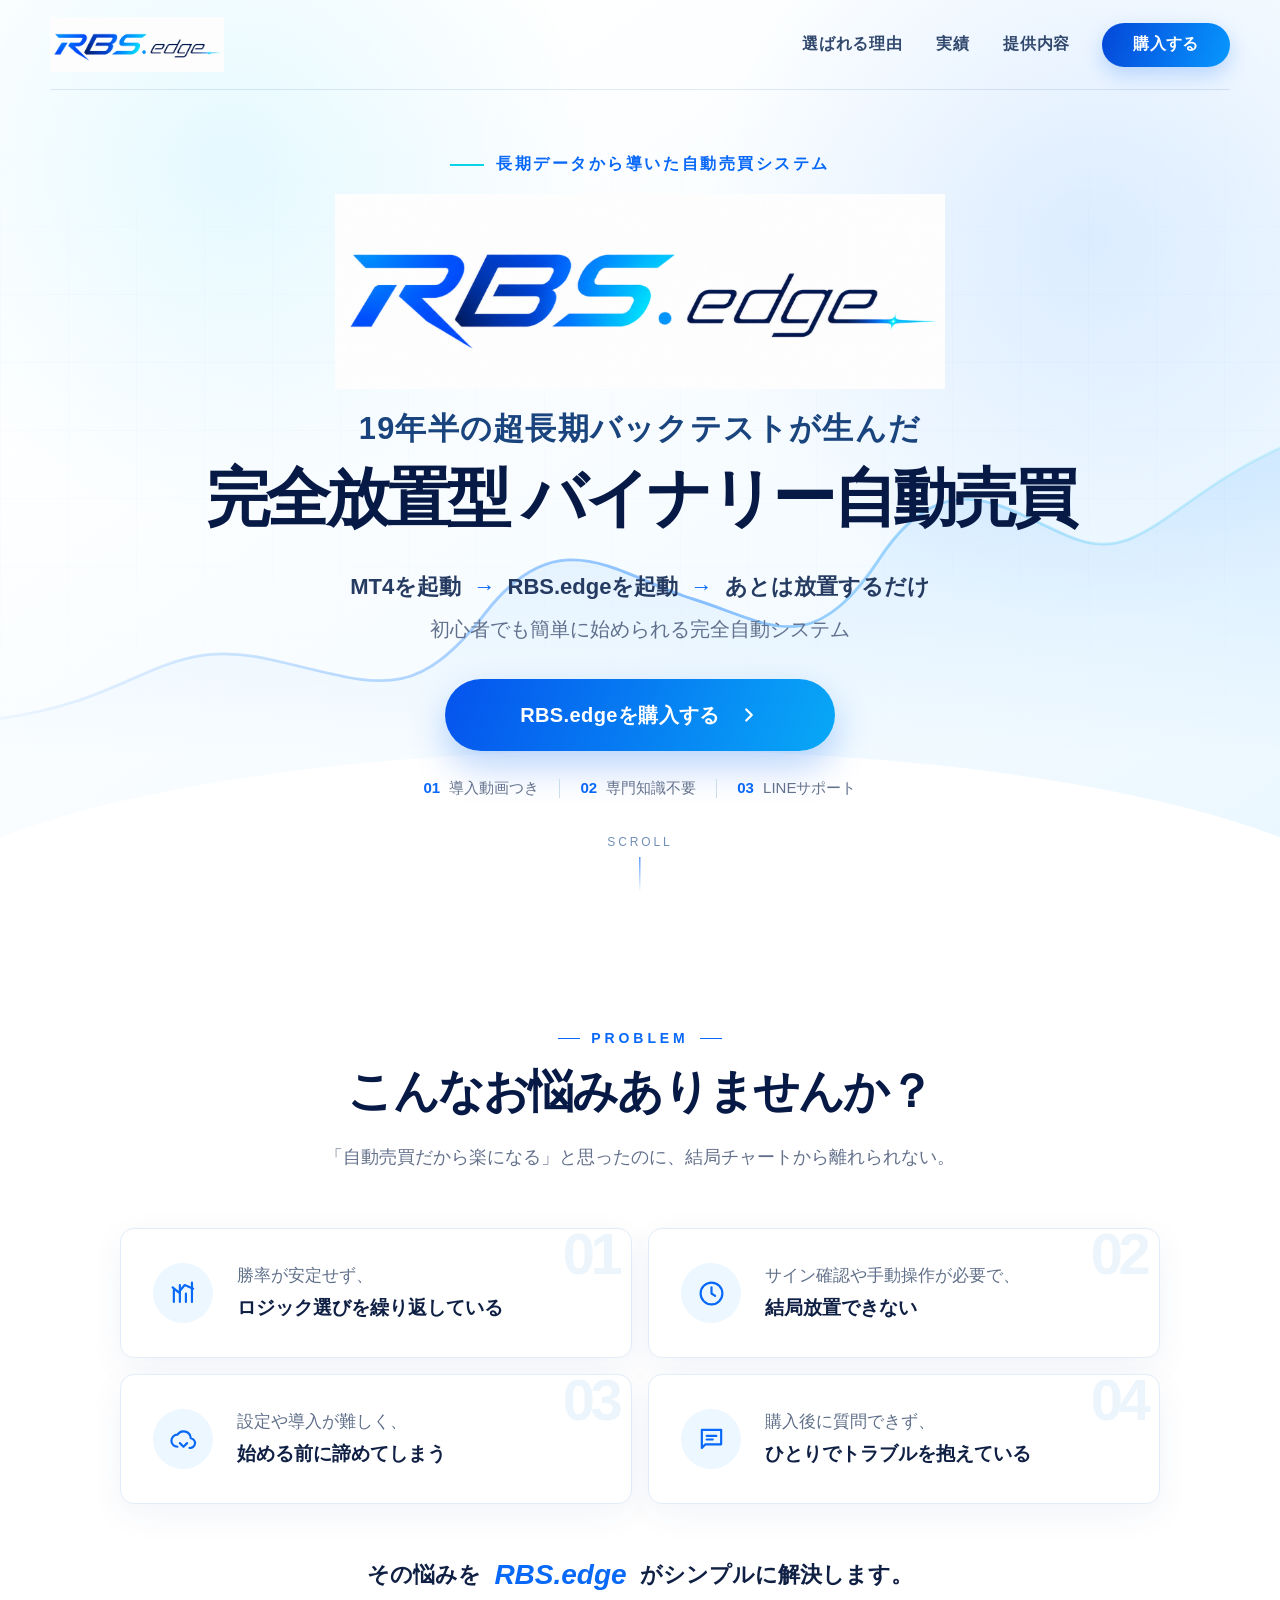
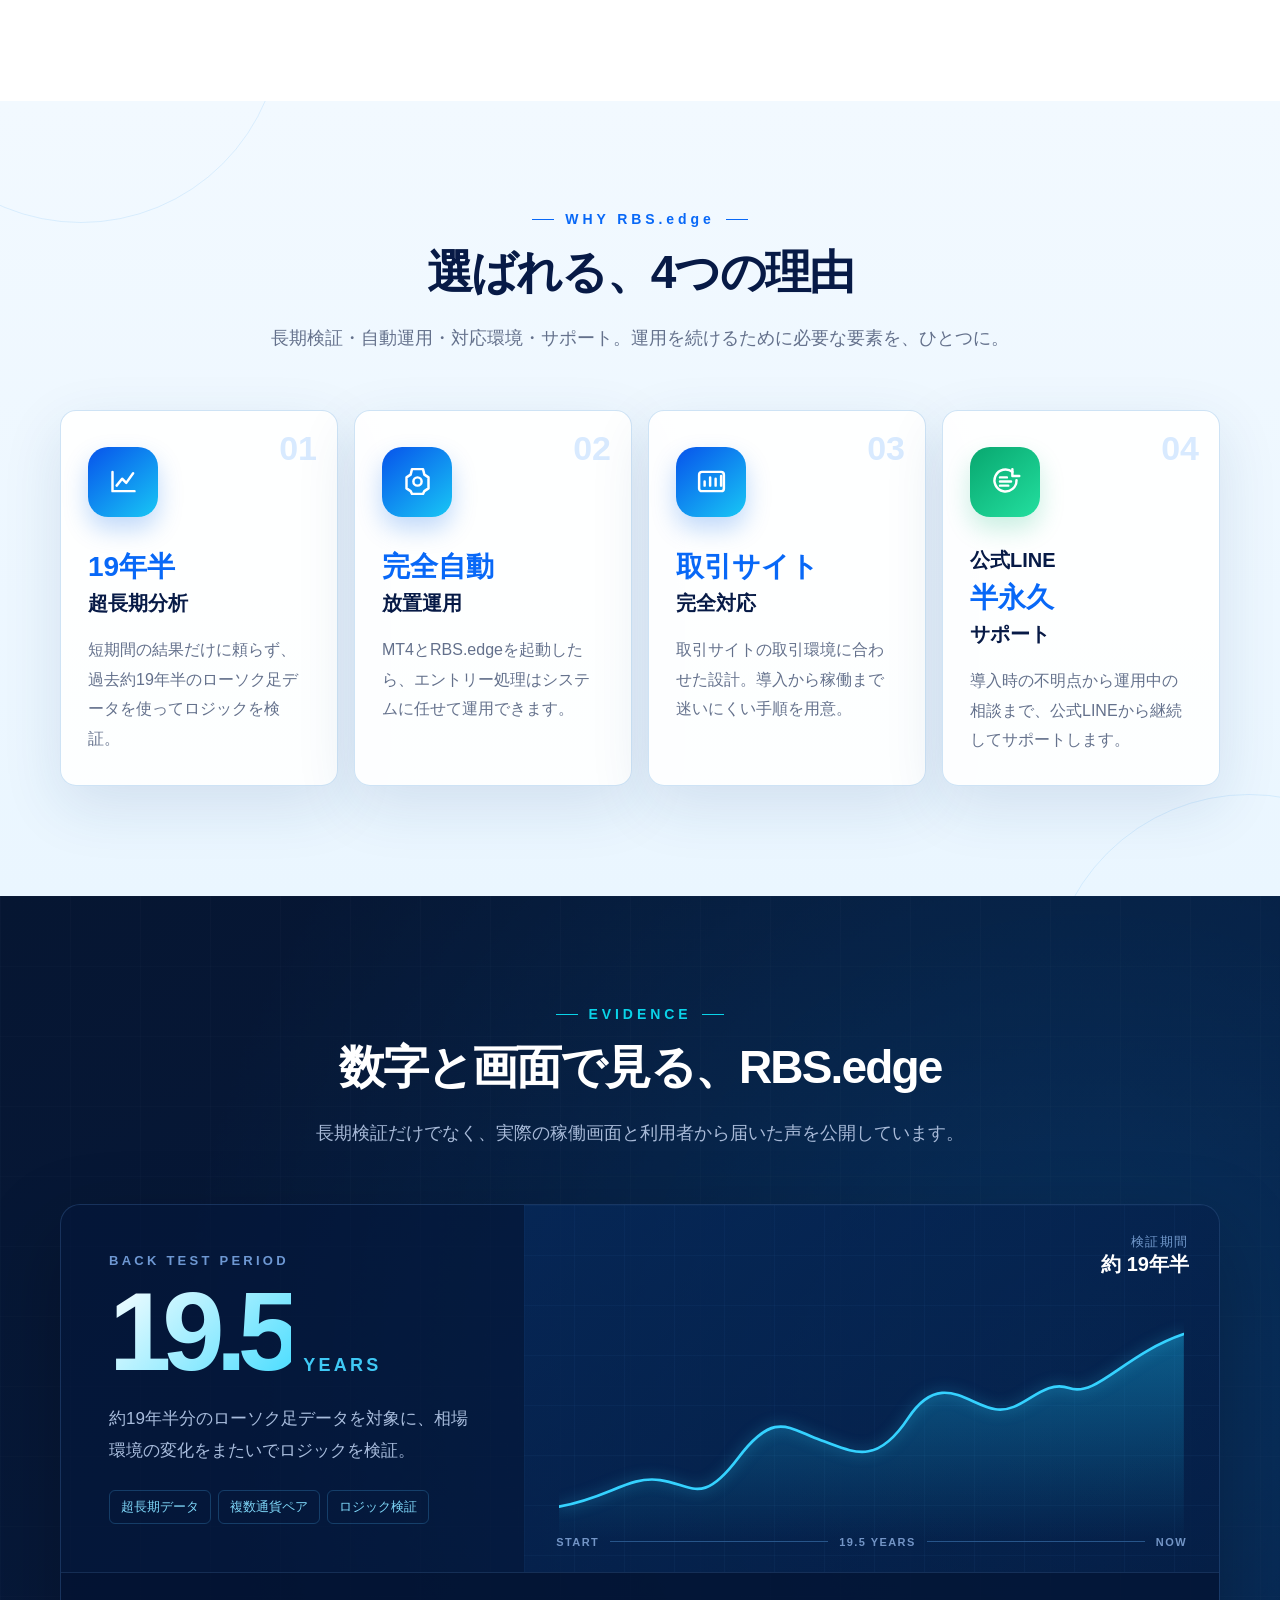
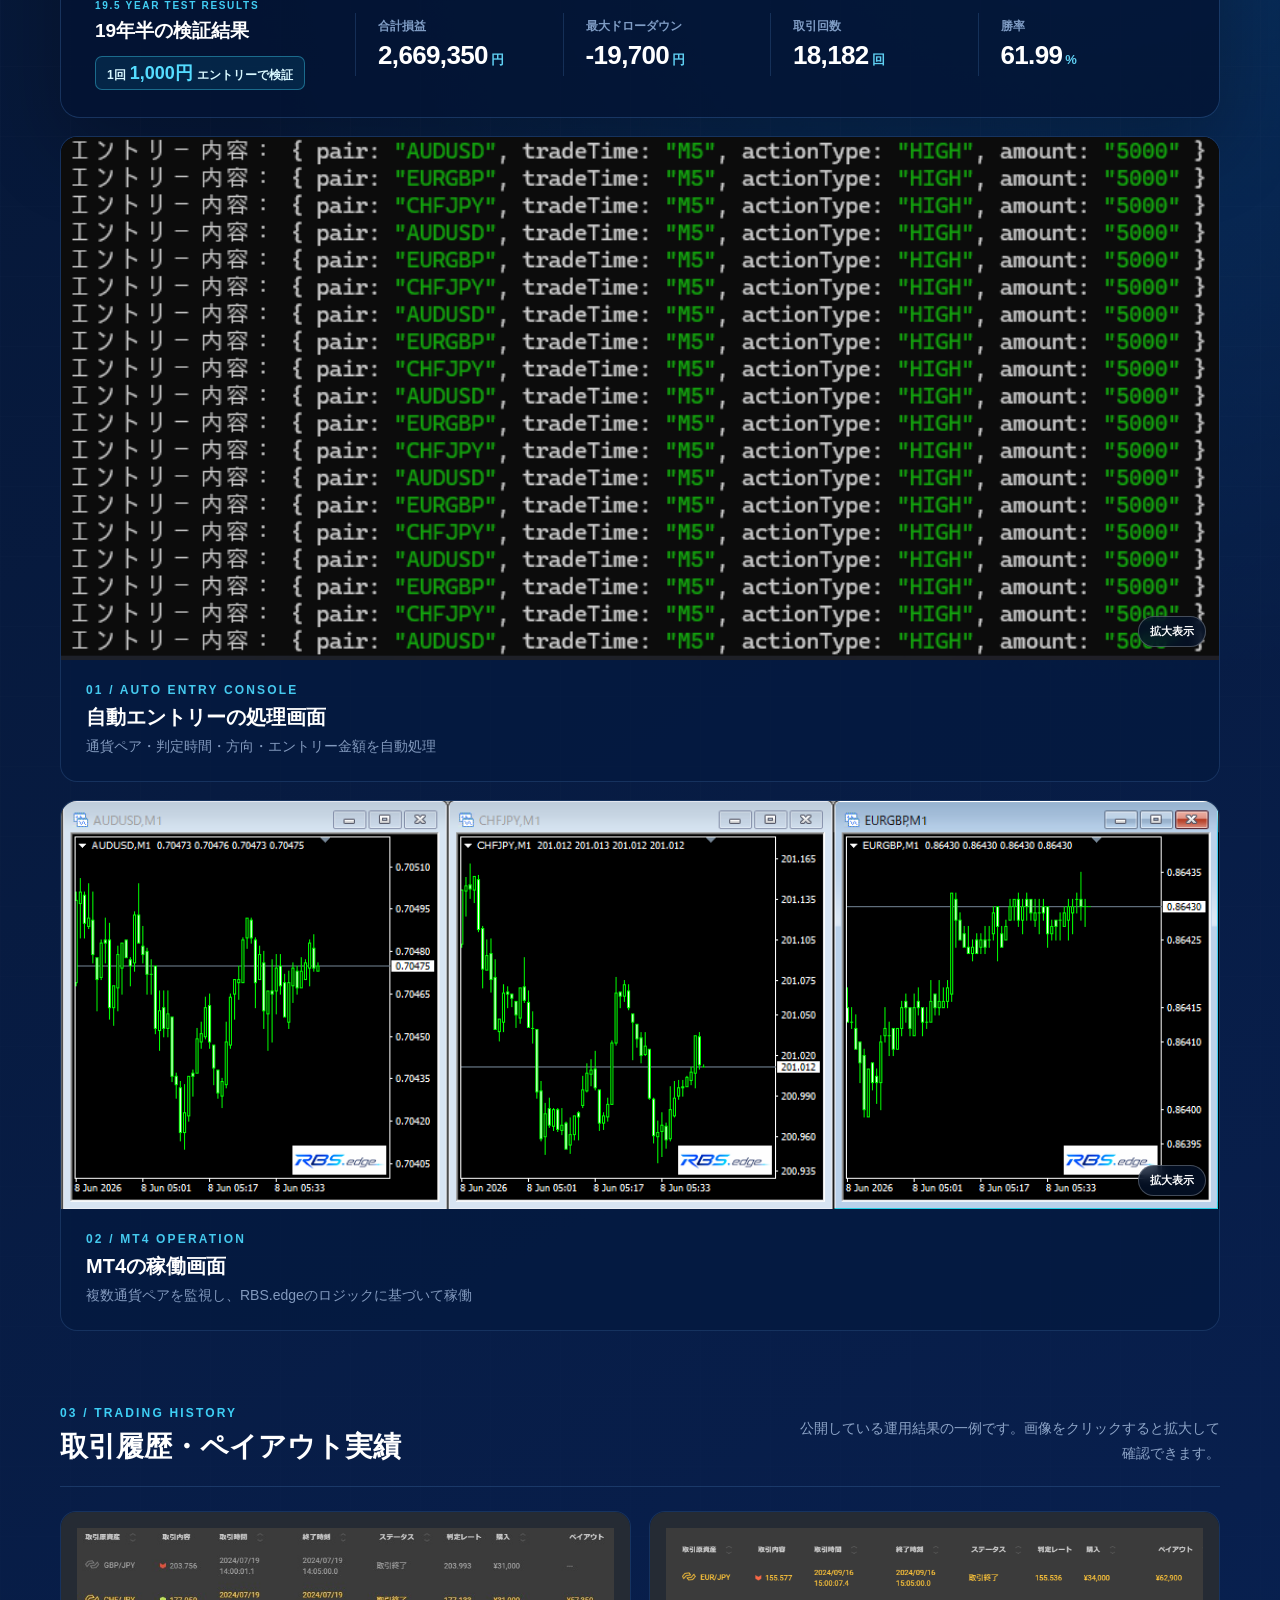
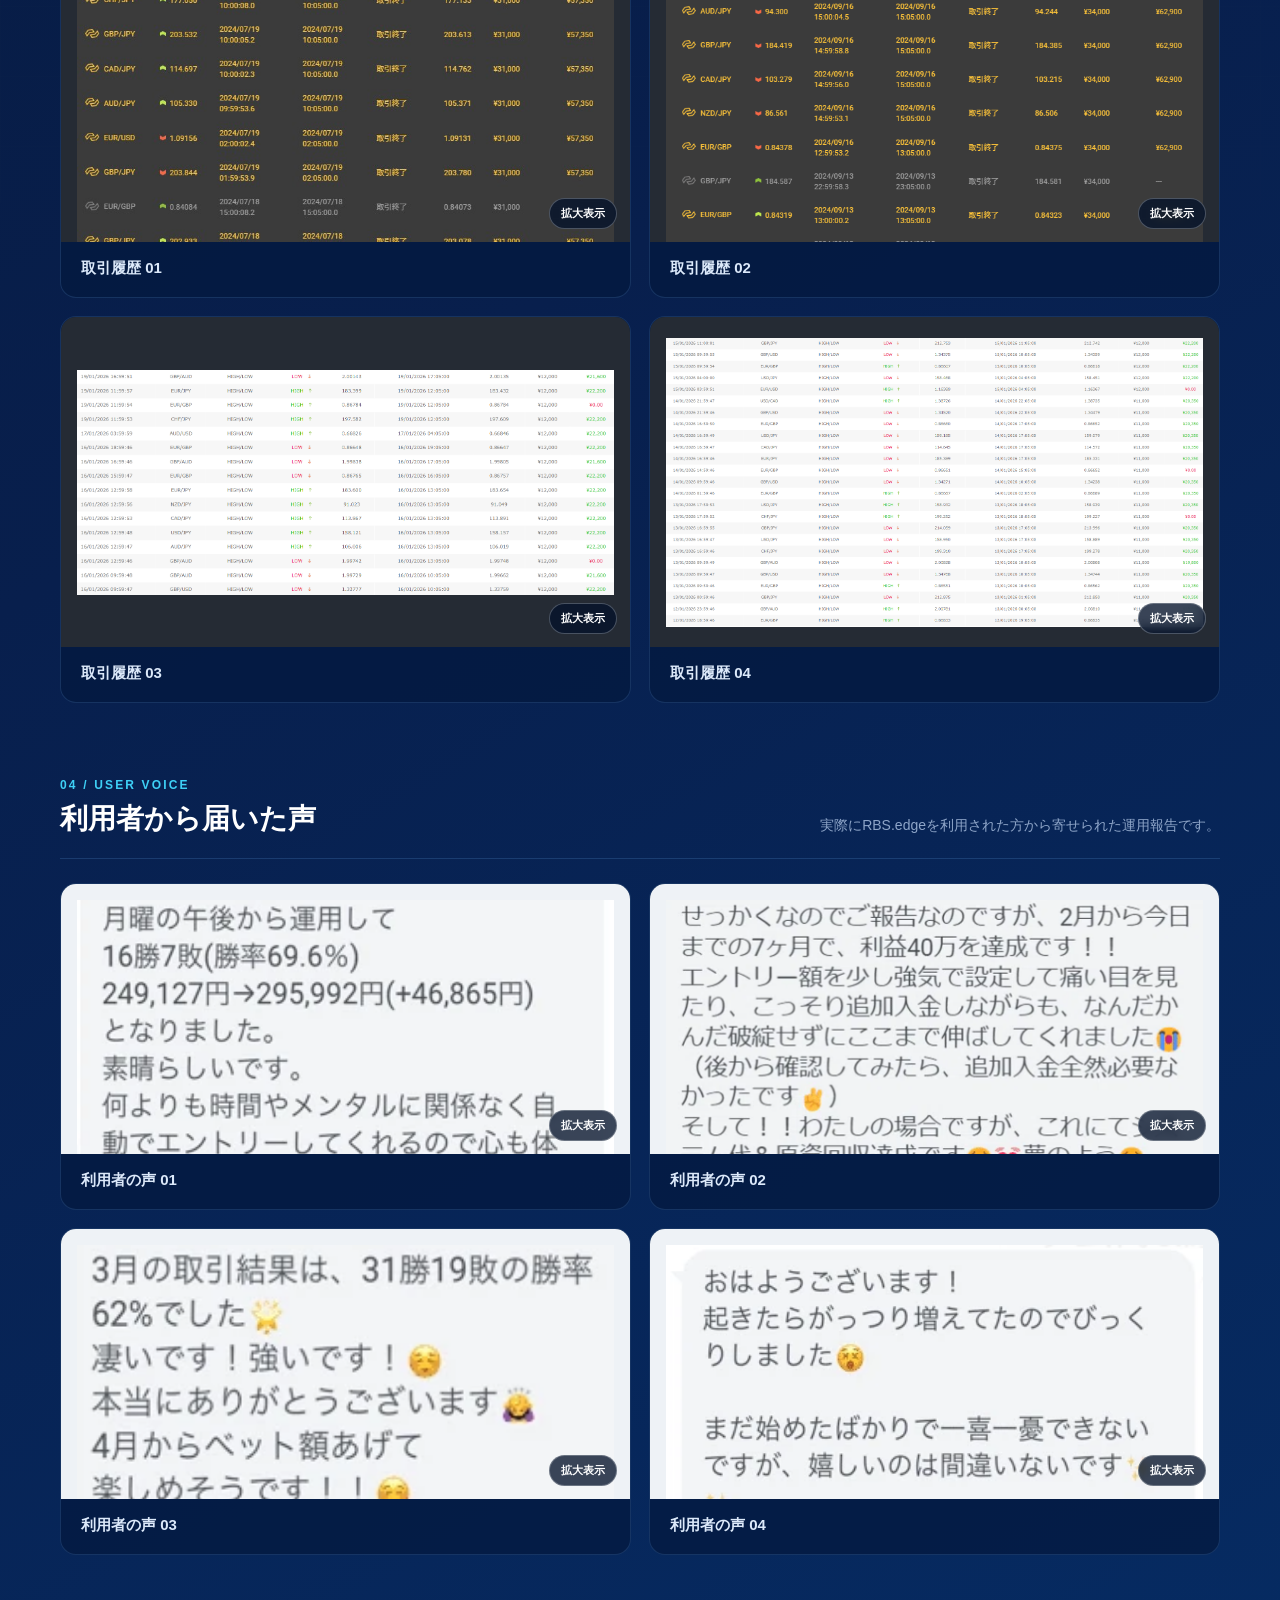
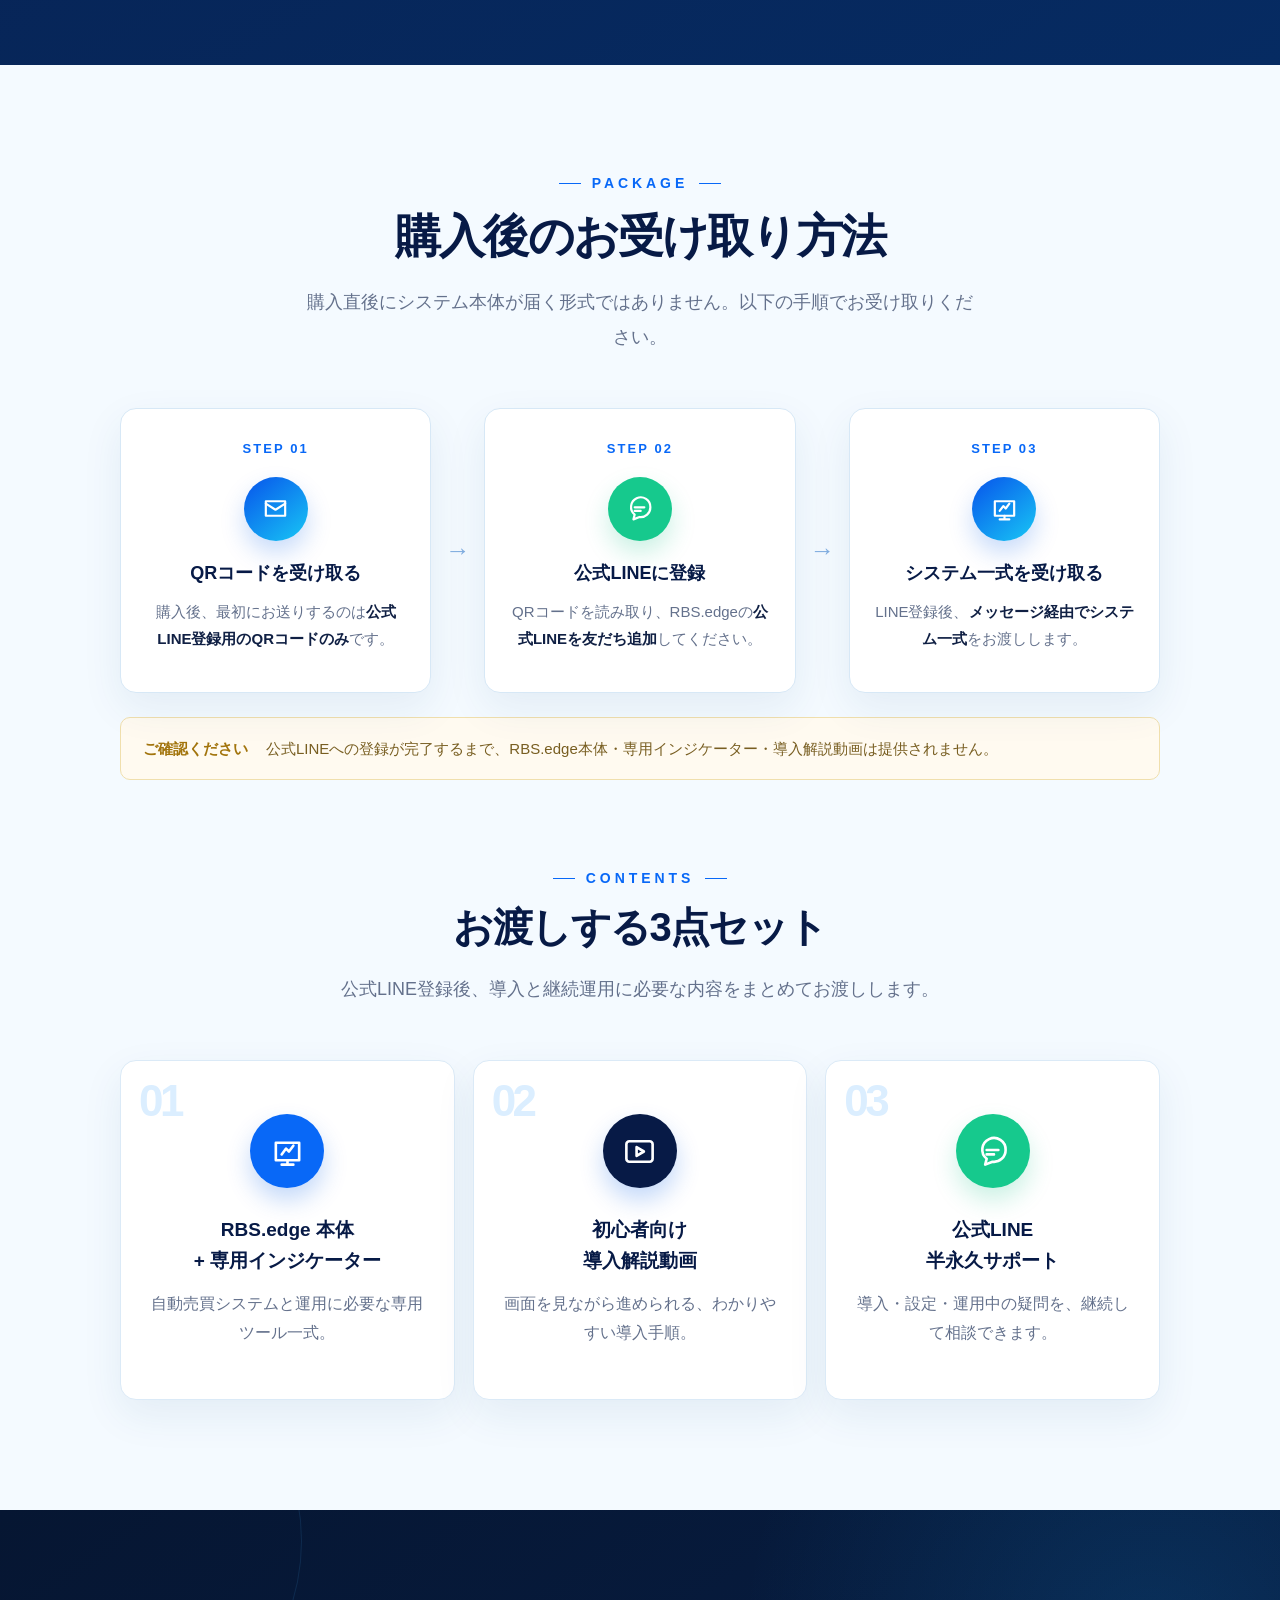
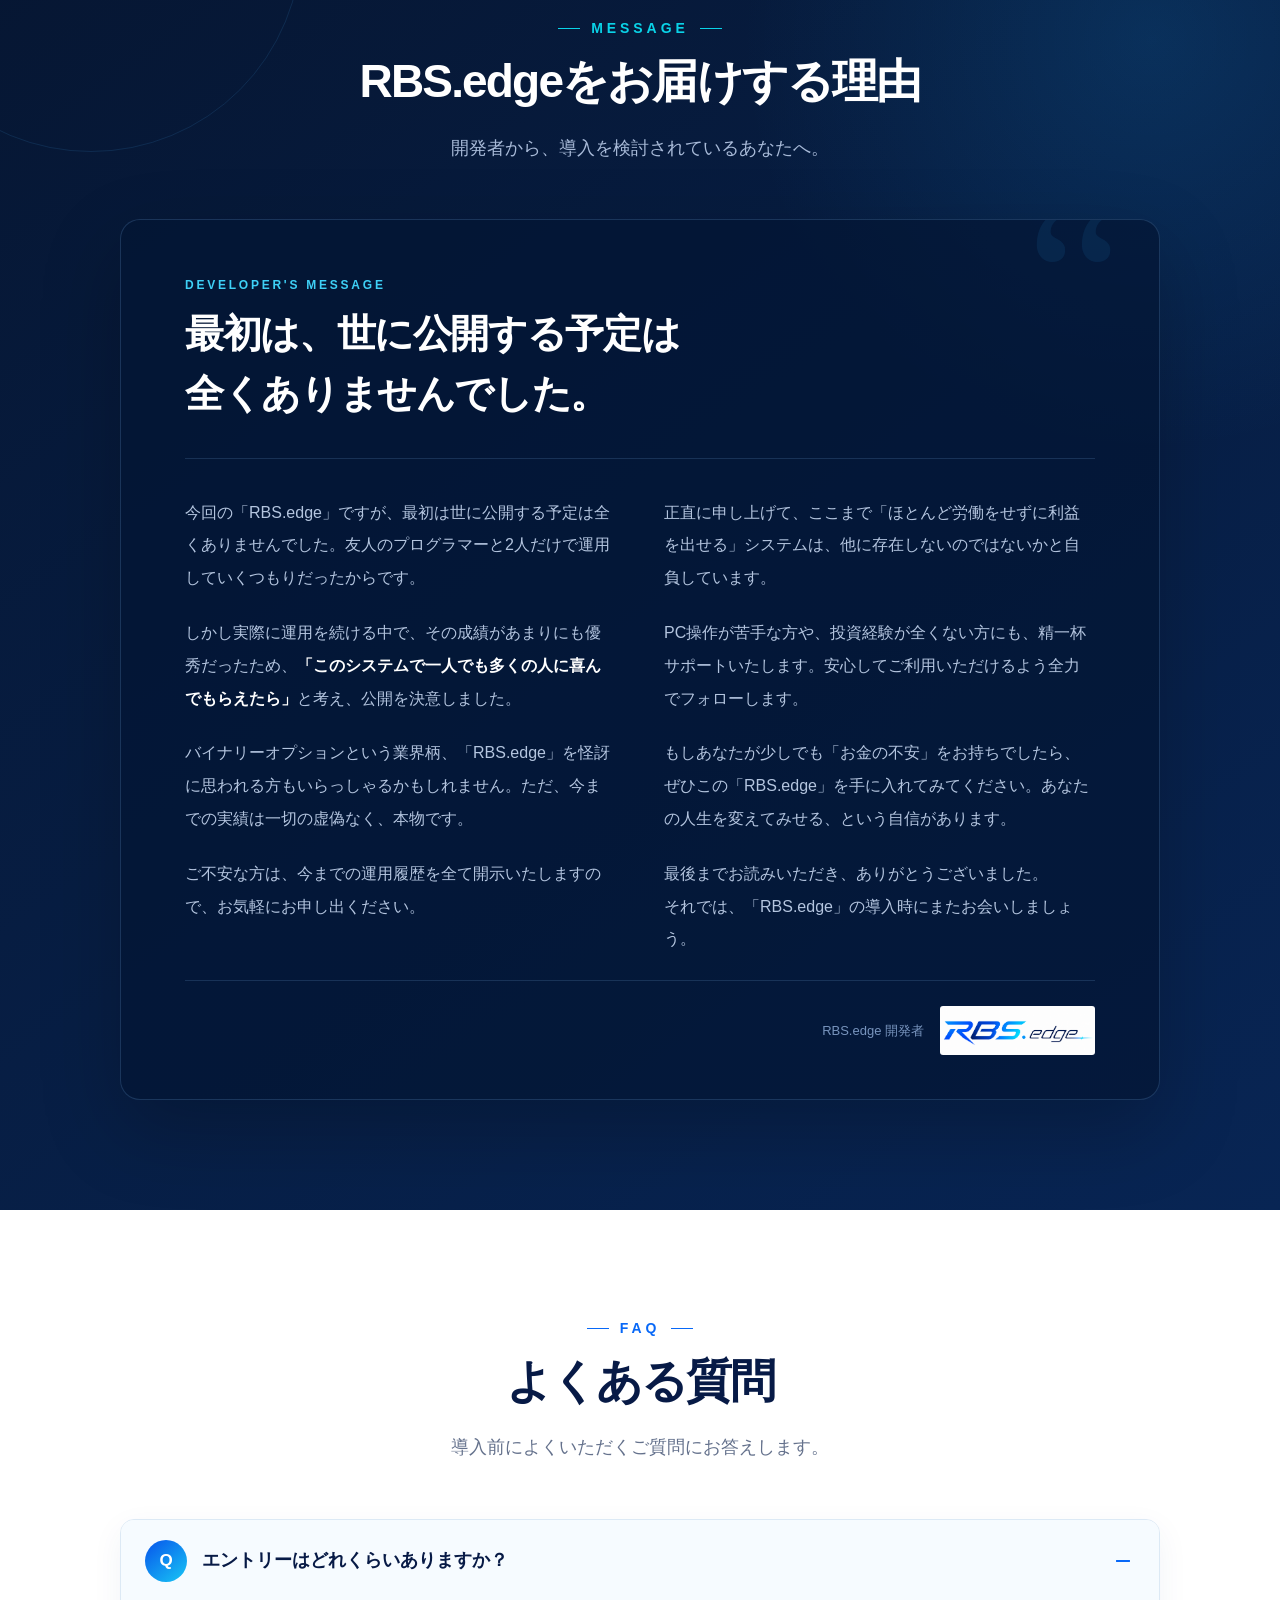
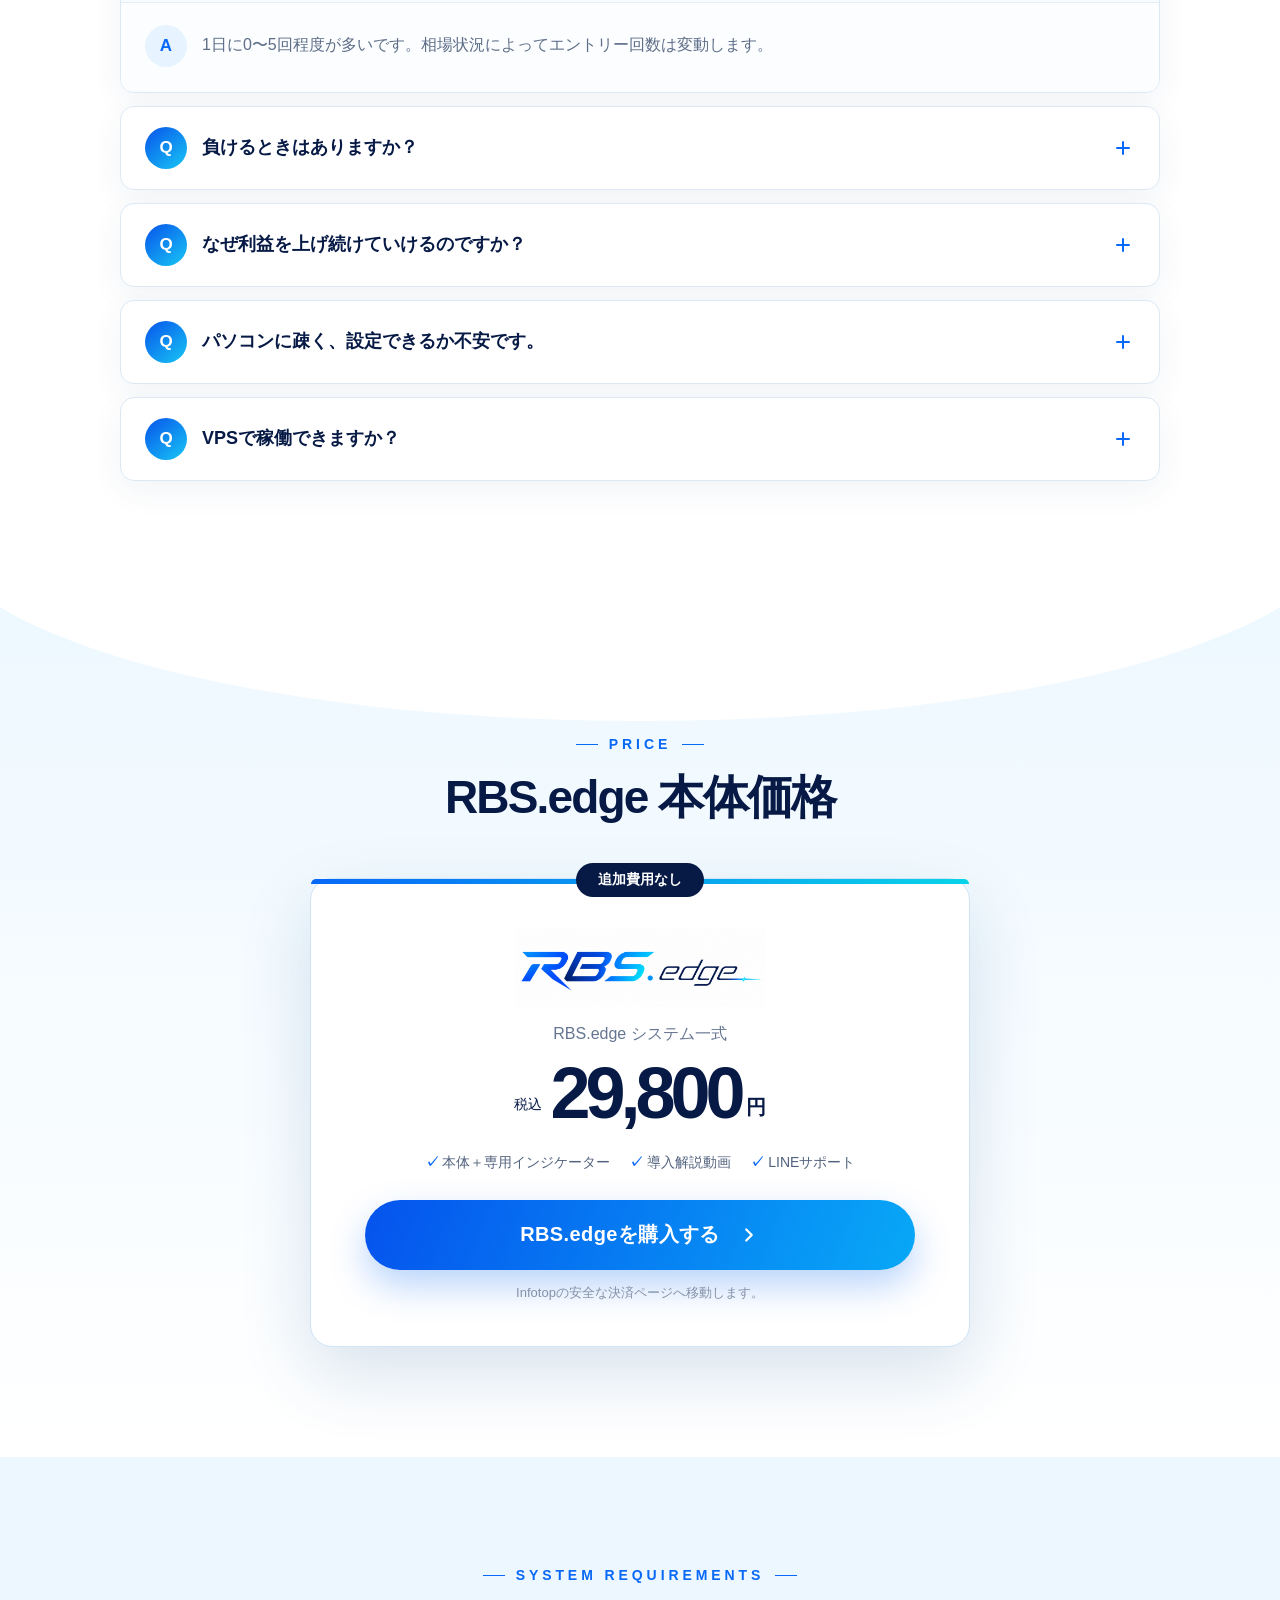
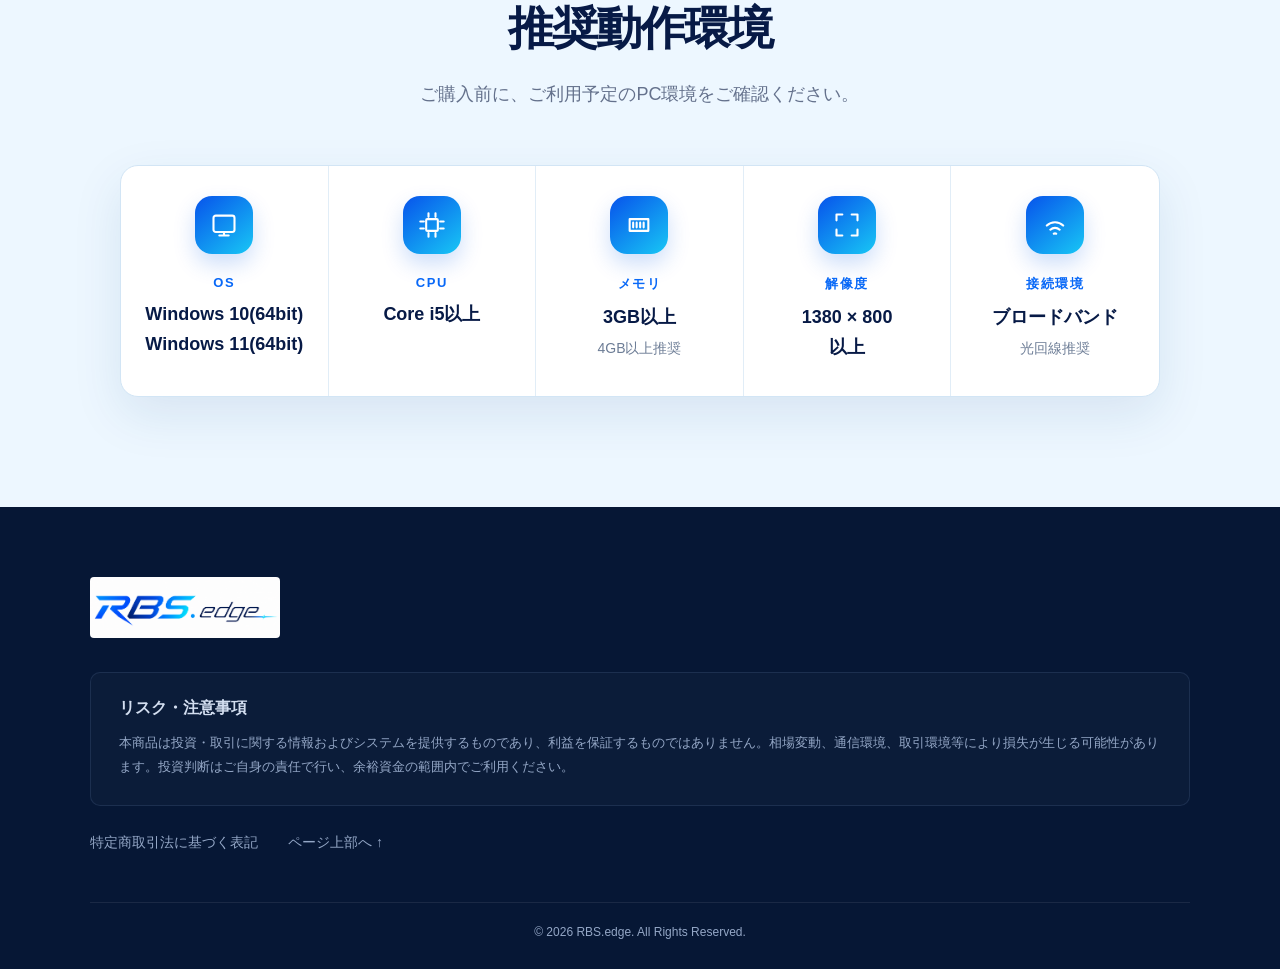
==== index.html @ 78c13a83 "Clarify supported Windows architecture" ====
<!doctype html>
<html lang="ja">
<head>
  <meta charset="UTF-8">
  <meta name="viewport" content="width=device-width, initial-scale=1.0">
  <meta name="description" content="19年半の超長期バックテストから生まれた、完全放置型バイナリー自動売買システム RBS.edge。">
  <title>RBS.edge | 完全放置型バイナリー自動売買</title>
  <link rel="icon" href="assets/logo.png" type="image/png">
  <link rel="stylesheet" href="styles.css">
</head>
<body>
  <header class="site-header">
    <a class="header-logo" href="#top" aria-label="RBS.edge トップへ">
      <img src="assets/logo.png" alt="RBS.edge">
    </a>
    <nav class="header-nav" aria-label="メインナビゲーション">
      <a href="#features">選ばれる理由</a>
      <a href="#results">実績</a>
      <a href="#contents">提供内容</a>
    </nav>
    <a class="button button-small purchase-link" href="#price">購入する</a>
  </header>

  <main id="top">
    <section class="hero">
      <div class="chart-grid" aria-hidden="true"></div>
      <svg class="hero-chart" viewBox="0 0 1200 360" preserveAspectRatio="none" aria-hidden="true">
        <defs>
          <linearGradient id="chartLine" x1="0" x2="1">
            <stop offset="0" stop-color="#0677ff" stop-opacity=".05"/>
            <stop offset=".55" stop-color="#0677ff" stop-opacity=".45"/>
            <stop offset="1" stop-color="#00cce8" stop-opacity=".12"/>
          </linearGradient>
          <linearGradient id="chartArea" x1="0" x2="0" y1="0" y2="1">
            <stop offset="0" stop-color="#0c8cff" stop-opacity=".12"/>
            <stop offset="1" stop-color="#0c8cff" stop-opacity="0"/>
          </linearGradient>
        </defs>
        <path class="chart-area" d="M0 320 C130 300 150 230 250 255 S385 310 455 205 S580 165 650 190 S760 260 825 145 S950 100 1010 125 S1100 78 1200 25 V360 H0Z"/>
        <path class="chart-line" d="M0 320 C130 300 150 230 250 255 S385 310 455 205 S580 165 650 190 S760 260 825 145 S950 100 1010 125 S1100 78 1200 25"/>
      </svg>

      <div class="hero-content">
        <div class="eyebrow"><span></span>長期データから導いた自動売買システム</div>
        <img class="hero-logo" src="assets/logo.png" alt="RBS.edge">
        <h1>
          <span>19年半の超長期バックテストが生んだ</span>
          完全放置型 バイナリー自動売買
        </h1>
        <p class="hero-lead">
          <strong>MT4を起動 <i>→</i> RBS.edgeを起動 <i>→</i> あとは放置するだけ</strong>
          初心者でも簡単に始められる完全自動システム
        </p>
        <a class="button button-primary button-hero purchase-link" href="#price">
          <span>RBS.edgeを購入する</span>
          <svg viewBox="0 0 24 24" aria-hidden="true"><path d="m9 18 6-6-6-6"/></svg>
        </a>
        <div class="hero-notes">
          <span><b>01</b> 導入動画つき</span>
          <span><b>02</b> 専門知識不要</span>
          <span><b>03</b> LINEサポート</span>
        </div>
      </div>
      <a class="scroll-cue" href="#problems" aria-label="次のセクションへ">
        <span>SCROLL</span><i></i>
      </a>
    </section>

    <section class="problem-section section" id="problems">
      <div class="section-inner narrow">
        <p class="section-kicker">PROBLEM</p>
        <h2>こんなお悩みありませんか？</h2>
        <p class="section-intro">「自動売買だから楽になる」と思ったのに、結局チャートから離れられない。</p>
        <div class="problem-list">
          <article class="problem-card reveal">
            <span class="problem-number">01</span>
            <div class="problem-icon">
              <svg viewBox="0 0 24 24" aria-hidden="true"><path d="M4 19V9m5 10V5m5 14v-7m5 7V3"/><path d="m3 7 5 4 5-6 7 3"/></svg>
            </div>
            <p>勝率が安定せず、<strong>ロジック選びを繰り返している</strong></p>
          </article>
          <article class="problem-card reveal">
            <span class="problem-number">02</span>
            <div class="problem-icon">
              <svg viewBox="0 0 24 24" aria-hidden="true"><circle cx="12" cy="12" r="9"/><path d="M12 7v5l3 2"/></svg>
            </div>
            <p>サイン確認や手動操作が必要で、<strong>結局放置できない</strong></p>
          </article>
          <article class="problem-card reveal">
            <span class="problem-number">03</span>
            <div class="problem-icon">
              <svg viewBox="0 0 24 24" aria-hidden="true"><path d="M7 18a5 5 0 0 1 0-10 6 6 0 0 1 11 3 4 4 0 0 1-1 8"/><path d="m9 15 3 3 3-3"/></svg>
            </div>
            <p>設定や導入が難しく、<strong>始める前に諦めてしまう</strong></p>
          </article>
          <article class="problem-card reveal">
            <span class="problem-number">04</span>
            <div class="problem-icon">
              <svg viewBox="0 0 24 24" aria-hidden="true"><path d="M4 4h16v12H7l-3 3z"/><path d="M8 9h8m-8 3h5"/></svg>
            </div>
            <p>購入後に質問できず、<strong>ひとりでトラブルを抱えている</strong></p>
          </article>
        </div>
        <div class="solution-line">
          <span>その悩みを</span><strong>RBS.edge</strong><span>がシンプルに解決します。</span>
        </div>
      </div>
    </section>

    <section class="features-section section" id="features">
      <div class="section-inner">
        <p class="section-kicker">WHY RBS.edge</p>
        <h2>選ばれる、4つの理由</h2>
        <p class="section-intro features-intro">長期検証・自動運用・対応環境・サポート。運用を続けるために必要な要素を、ひとつに。</p>
        <div class="feature-grid">
          <article class="feature-card reveal">
            <span class="feature-index">01</span>
            <div class="feature-icon">
              <svg viewBox="0 0 24 24" aria-hidden="true"><path d="M4 19V5m0 14h16"/><path d="m7 15 4-5 3 3 5-7"/></svg>
            </div>
            <h3><em>19年半</em>超長期分析</h3>
            <p>短期間の結果だけに頼らず、過去約19年半のローソク足データを使ってロジックを検証。</p>
          </article>
          <article class="feature-card reveal">
            <span class="feature-index">02</span>
            <div class="feature-icon">
              <svg viewBox="0 0 24 24" aria-hidden="true"><path d="M8 3h8l1 4 3 2v8l-3 2-1 2H8l-1-2-3-2V9l3-2z"/><circle cx="12" cy="12" r="3"/></svg>
            </div>
            <h3><em>完全自動</em>放置運用</h3>
            <p>MT4とRBS.edgeを起動したら、エントリー処理はシステムに任せて運用できます。</p>
          </article>
          <article class="feature-card reveal">
            <span class="feature-index">03</span>
            <div class="feature-icon">
              <svg viewBox="0 0 24 24" aria-hidden="true"><rect x="3" y="5" width="18" height="14" rx="2"/><path d="M7 15v-3m4 3V9m4 6v-5m4 5v-7"/></svg>
            </div>
            <h3><em>取引サイト</em>完全対応</h3>
            <p>取引サイトの取引環境に合わせた設計。導入から稼働まで迷いにくい手順を用意。</p>
          </article>
          <article class="feature-card reveal">
            <span class="feature-index">04</span>
            <div class="feature-icon green">
              <svg viewBox="0 0 24 24" aria-hidden="true"><path d="M20 11a8 8 0 1 1-3-6"/><path d="M17 3v5h5"/><path d="M8 12h8M8 9h5m-5 6h6"/></svg>
            </div>
            <h3>公式LINE <em>半永久</em>サポート</h3>
            <p>導入時の不明点から運用中の相談まで、公式LINEから継続してサポートします。</p>
          </article>
        </div>
      </div>
    </section>

    <section class="results-section section" id="results">
      <div class="section-inner">
        <p class="section-kicker light">EVIDENCE</p>
        <h2>数字と画面で見る、RBS.edge</h2>
        <p class="section-intro light">長期検証だけでなく、実際の稼働画面と利用者から届いた声を公開しています。</p>

        <div class="backtest-panel reveal">
          <div class="backtest-copy">
            <span class="mini-label">BACK TEST PERIOD</span>
            <h3><strong>19.5</strong><span>YEARS</span></h3>
            <p>約19年半分のローソク足データを対象に、相場環境の変化をまたいでロジックを検証。</p>
            <div class="backtest-tags">
              <span>超長期データ</span><span>複数通貨ペア</span><span>ロジック検証</span>
            </div>
          </div>
          <div class="backtest-visual" aria-label="約19年半のバックテスト期間を表すチャート">
            <div class="chart-stat">
              <small>検証期間</small><b>約 19年半</b>
            </div>
            <svg viewBox="0 0 680 260" preserveAspectRatio="none" aria-hidden="true">
              <defs>
                <linearGradient id="resultArea" x1="0" x2="0" y1="0" y2="1">
                  <stop offset="0" stop-color="#19c8ff" stop-opacity=".35"/>
                  <stop offset="1" stop-color="#19c8ff" stop-opacity="0"/>
                </linearGradient>
              </defs>
              <path class="result-area" d="M0 220 C55 210 75 185 110 190 S155 220 195 165 S250 132 285 145 S345 175 380 120 S445 105 475 110 S525 75 555 86 S615 48 680 25 V260 H0Z"/>
              <path class="result-line" d="M0 220 C55 210 75 185 110 190 S155 220 195 165 S250 132 285 145 S345 175 380 120 S445 105 475 110 S525 75 555 86 S615 48 680 25"/>
            </svg>
            <div class="timeline"><span>START</span><i></i><span>19.5 YEARS</span><i></i><span>NOW</span></div>
          </div>
          <div class="backtest-results">
            <div class="backtest-results-heading">
              <span>19.5 YEAR TEST RESULTS</span>
              <strong>19年半の検証結果</strong>
              <b>1回 <em>1,000円</em> エントリーで検証</b>
            </div>
            <dl class="backtest-metrics">
              <div>
                <dt>合計損益</dt>
                <dd>2,669,350<small>円</small></dd>
              </div>
              <div>
                <dt>最大ドローダウン</dt>
                <dd>-19,700<small>円</small></dd>
              </div>
              <div>
                <dt>取引回数</dt>
                <dd>18,182<small>回</small></dd>
              </div>
              <div>
                <dt>勝率</dt>
                <dd>61.99<small>%</small></dd>
              </div>
            </dl>
          </div>
        </div>

        <div class="evidence-grid operation-grid">
          <figure class="evidence-card operation-card reveal">
            <a class="image-wrap operation-image" href="assets/operation-console.png" target="_blank" rel="noopener">
              <img src="assets/operation-console.png" alt="RBS.edgeの自動エントリー処理を表示するコンソール画面" loading="lazy">
              <span class="zoom-label">拡大表示</span>
            </a>
            <figcaption><span>01 / AUTO ENTRY CONSOLE</span><strong>自動エントリーの処理画面</strong><small>通貨ペア・判定時間・方向・エントリー金額を自動処理</small></figcaption>
          </figure>
          <figure class="evidence-card operation-card reveal">
            <a class="image-wrap operation-image" href="assets/operation-mt4.png" target="_blank" rel="noopener">
              <img src="assets/operation-mt4.png" alt="RBS.edgeを稼働させたMT4チャート画面" loading="lazy">
              <span class="zoom-label">拡大表示</span>
            </a>
            <figcaption><span>02 / MT4 OPERATION</span><strong>MT4の稼働画面</strong><small>複数通貨ペアを監視し、RBS.edgeのロジックに基づいて稼働</small></figcaption>
          </figure>
        </div>

        <div class="evidence-gallery-block">
          <div class="gallery-heading">
            <div>
              <span>03 / TRADING HISTORY</span>
              <h3>取引履歴・ペイアウト実績</h3>
            </div>
            <p>公開している運用結果の一例です。画像をクリックすると拡大して確認できます。</p>
          </div>
          <div class="evidence-gallery payout-gallery">
            <a class="gallery-card reveal" href="assets/payout-result.jpg" target="_blank" rel="noopener">
              <div class="gallery-image dark">
                <img src="assets/payout-result.jpg" alt="取引履歴・ペイアウト実績 1" loading="lazy">
                <span class="zoom-label">拡大表示</span>
              </div>
              <strong>取引履歴 01</strong>
            </a>
            <a class="gallery-card reveal" href="assets/payout-result%20(1).png" target="_blank" rel="noopener">
              <div class="gallery-image dark">
                <img src="assets/payout-result%20(1).png" alt="取引履歴・ペイアウト実績 2" loading="lazy">
                <span class="zoom-label">拡大表示</span>
              </div>
              <strong>取引履歴 02</strong>
            </a>
            <a class="gallery-card reveal" href="assets/payout-result%20(2).png" target="_blank" rel="noopener">
              <div class="gallery-image dark">
                <img src="assets/payout-result%20(2).png" alt="取引履歴・ペイアウト実績 3" loading="lazy">
                <span class="zoom-label">拡大表示</span>
              </div>
              <strong>取引履歴 03</strong>
            </a>
            <a class="gallery-card reveal" href="assets/payout-result%20(3).png" target="_blank" rel="noopener">
              <div class="gallery-image dark">
                <img src="assets/payout-result%20(3).png" alt="取引履歴・ペイアウト実績 4" loading="lazy">
                <span class="zoom-label">拡大表示</span>
              </div>
              <strong>取引履歴 04</strong>
            </a>
          </div>
        </div>

        <div class="evidence-gallery-block voice-block">
          <div class="gallery-heading">
            <div>
              <span>04 / USER VOICE</span>
              <h3>利用者から届いた声</h3>
            </div>
            <p>実際にRBS.edgeを利用された方から寄せられた運用報告です。</p>
          </div>
          <div class="evidence-gallery voice-gallery">
            <a class="gallery-card reveal" href="assets/user-voice.png" target="_blank" rel="noopener">
              <div class="gallery-image voice">
                <img src="assets/user-voice.png" alt="RBS.edge利用者から届いた声 1" loading="lazy">
                <span class="zoom-label">拡大表示</span>
              </div>
              <strong>利用者の声 01</strong>
            </a>
            <a class="gallery-card reveal" href="assets/user-voice%20(1).png" target="_blank" rel="noopener">
              <div class="gallery-image voice">
                <img src="assets/user-voice%20(1).png" alt="RBS.edge利用者から届いた声 2" loading="lazy">
                <span class="zoom-label">拡大表示</span>
              </div>
              <strong>利用者の声 02</strong>
            </a>
            <a class="gallery-card reveal" href="assets/user-voice%20(2).png" target="_blank" rel="noopener">
              <div class="gallery-image voice">
                <img src="assets/user-voice%20(2).png" alt="RBS.edge利用者から届いた声 3" loading="lazy">
                <span class="zoom-label">拡大表示</span>
              </div>
              <strong>利用者の声 03</strong>
            </a>
            <a class="gallery-card reveal" href="assets/user-voice%20(3).png" target="_blank" rel="noopener">
              <div class="gallery-image voice">
                <img src="assets/user-voice%20(3).png" alt="RBS.edge利用者から届いた声 4" loading="lazy">
                <span class="zoom-label">拡大表示</span>
              </div>
              <strong>利用者の声 04</strong>
            </a>
          </div>
        </div>
        <!-- <p class="result-note">※掲載内容は過去の運用結果・個人の感想であり、将来の利益や同様の成果を保証するものではありません。</p> -->
      </div>
    </section>

    <section class="contents-section section" id="contents">
      <div class="section-inner narrow">
        <p class="section-kicker">PACKAGE</p>
        <h2>購入後のお受け取り方法</h2>
        <p class="section-intro">購入直後にシステム本体が届く形式ではありません。以下の手順でお受け取りください。</p>
        <div class="delivery-flow">
          <article class="delivery-step">
            <span>STEP 01</span>
            <div class="delivery-icon">
              <svg viewBox="0 0 24 24" aria-hidden="true"><path d="M4 6h16v12H4z"/><path d="m4 8 8 5 8-5"/></svg>
            </div>
            <h3>QRコードを受け取る</h3>
            <p>購入後、最初にお送りするのは<strong>公式LINE登録用のQRコードのみ</strong>です。</p>
          </article>
          <i class="delivery-arrow" aria-hidden="true">→</i>
          <article class="delivery-step">
            <span>STEP 02</span>
            <div class="delivery-icon line">
              <svg viewBox="0 0 24 24" aria-hidden="true"><path d="M21 11a8 8 0 0 1-9 8l-5 2 1-4a8 8 0 1 1 13-6z"/><path d="M8 11h8m-8 3h5"/></svg>
            </div>
            <h3>公式LINEに登録</h3>
            <p>QRコードを読み取り、RBS.edgeの<strong>公式LINEを友だち追加</strong>してください。</p>
          </article>
          <i class="delivery-arrow" aria-hidden="true">→</i>
          <article class="delivery-step">
            <span>STEP 03</span>
            <div class="delivery-icon">
              <svg viewBox="0 0 24 24" aria-hidden="true"><path d="M4 6h16v12H4z"/><path d="M8 21h8M12 18v3"/><path d="m8 14 3-4 2 2 3-4"/></svg>
            </div>
            <h3>システム一式を受け取る</h3>
            <p>LINE登録後、<strong>メッセージ経由でシステム一式</strong>をお渡しします。</p>
          </article>
        </div>
        <div class="delivery-notice">
          <strong>ご確認ください</strong>
          <span>公式LINEへの登録が完了するまで、RBS.edge本体・専用インジケーター・導入解説動画は提供されません。</span>
        </div>

        <p class="section-kicker package-kicker">CONTENTS</p>
        <h2 class="package-heading">お渡しする3点セット</h2>
        <p class="section-intro">公式LINE登録後、導入と継続運用に必要な内容をまとめてお渡しします。</p>
        <div class="package-grid">
          <article class="package-card reveal">
            <span class="package-num">01</span>
            <div class="package-icon blue">
              <svg viewBox="0 0 24 24" aria-hidden="true"><path d="M4 6h16v12H4z"/><path d="M8 21h8M12 18v3"/><path d="m8 14 3-4 2 2 3-4"/></svg>
            </div>
            <h3>RBS.edge 本体<br>+ 専用インジケーター</h3>
            <p>自動売買システムと運用に必要な専用ツール一式。</p>
          </article>
          <article class="package-card reveal">
            <span class="package-num">02</span>
            <div class="package-icon navy">
              <svg viewBox="0 0 24 24" aria-hidden="true"><rect x="3" y="5" width="18" height="14" rx="2"/><path d="m10 9 5 3-5 3z"/></svg>
            </div>
            <h3>初心者向け<br>導入解説動画</h3>
            <p>画面を見ながら進められる、わかりやすい導入手順。</p>
          </article>
          <article class="package-card reveal">
            <span class="package-num">03</span>
            <div class="package-icon line">
              <svg viewBox="0 0 24 24" aria-hidden="true"><path d="M21 11a8 8 0 0 1-9 8l-5 2 1-4a8 8 0 1 1 13-6z"/><path d="M8 11h8m-8 3h5"/></svg>
            </div>
            <h3>公式LINE<br>半永久サポート</h3>
            <p>導入・設定・運用中の疑問を、継続して相談できます。</p>
          </article>
        </div>
      </div>
    </section>

    <section class="message-section section" id="message">
      <div class="section-inner narrow">
        <p class="section-kicker light">MESSAGE</p>
        <h2>RBS.edgeをお届けする理由</h2>
        <p class="section-intro light">開発者から、導入を検討されているあなたへ。</p>
        <div class="message-card reveal">
          <div class="message-heading">
            <span>DEVELOPER'S MESSAGE</span>
            <strong>最初は、世に公開する予定は<br>全くありませんでした。</strong>
          </div>
          <div class="message-body">
            <p>今回の「RBS.edge」ですが、最初は世に公開する予定は全くありませんでした。友人のプログラマーと2人だけで運用していくつもりだったからです。</p>
            <p>しかし実際に運用を続ける中で、その成績があまりにも優秀だったため、<strong>「このシステムで一人でも多くの人に喜んでもらえたら」</strong>と考え、公開を決意しました。</p>
            <p>バイナリーオプションという業界柄、「RBS.edge」を怪訝に思われる方もいらっしゃるかもしれません。ただ、今までの実績は一切の虚偽なく、本物です。</p>
            <p>ご不安な方は、今までの運用履歴を全て開示いたしますので、お気軽にお申し出ください。</p>
            <p>正直に申し上げて、ここまで「ほとんど労働をせずに利益を出せる」システムは、他に存在しないのではないかと自負しています。</p>
            <p>PC操作が苦手な方や、投資経験が全くない方にも、精一杯サポートいたします。安心してご利用いただけるよう全力でフォローします。</p>
            <p>もしあなたが少しでも「お金の不安」をお持ちでしたら、ぜひこの「RBS.edge」を手に入れてみてください。あなたの人生を変えてみせる、という自信があります。</p>
            <p>最後までお読みいただき、ありがとうございました。<br>それでは、「RBS.edge」の導入時にまたお会いしましょう。</p>
          </div>
          <div class="message-sign">
            <span>RBS.edge 開発者</span>
            <img src="assets/logo.png" alt="RBS.edge">
          </div>
        </div>
        <!-- <p class="message-disclaimer">※上記は開発者の見解・意気込みを示すものであり、利益や成果を保証するものではありません。取引では損失が発生する可能性があります。</p> -->
      </div>
    </section>

    <section class="faq-section section" id="faq">
      <div class="section-inner narrow">
        <p class="section-kicker">FAQ</p>
        <h2>よくある質問</h2>
        <p class="section-intro">導入前によくいただくご質問にお答えします。</p>
        <div class="faq-list">
          <details class="faq-item reveal" open>
            <summary>
              <span class="faq-mark">Q</span>
              <strong>エントリーはどれくらいありますか？</strong>
              <i aria-hidden="true"></i>
            </summary>
            <div class="faq-answer">
              <span class="faq-mark">A</span>
              <p>1日に0〜5回程度が多いです。相場状況によってエントリー回数は変動します。</p>
            </div>
          </details>
          <details class="faq-item reveal">
            <summary>
              <span class="faq-mark">Q</span>
              <strong>負けるときはありますか？</strong>
              <i aria-hidden="true"></i>
            </summary>
            <div class="faq-answer">
              <span class="faq-mark">A</span>
              <p>常に勝ち続ける手法は存在しません。本システムは、個々の取引ではなくトータルでの勝ちを目指しています。過去約19年半分のデータで検証していますが、一時的なマイナスや損失が発生する可能性があり、将来の利益を保証するものではありません。</p>
            </div>
          </details>
          <details class="faq-item reveal">
            <summary>
              <span class="faq-mark">Q</span>
              <strong>なぜ利益を上げ続けていけるのですか？</strong>
              <i aria-hidden="true"></i>
            </summary>
            <div class="faq-answer">
              <span class="faq-mark">A</span>
              <p>私しか知らない完全オリジナルのロジックを使用しており、第三者に広まるリスクがなく、エントリーポイントの優位性を確保し続けることができます。</p>
            </div>
          </details>
          <details class="faq-item reveal">
            <summary>
              <span class="faq-mark">Q</span>
              <strong>パソコンに疎く、設定できるか不安です。</strong>
              <i aria-hidden="true"></i>
            </summary>
            <div class="faq-answer">
              <span class="faq-mark">A</span>
              <p>しっかり稼働できるまで、丁寧にサポートいたします。設定中にわからないことがあれば、公式LINEでいつでもご対応致します。</p>
            </div>
          </details>
          <details class="faq-item reveal">
            <summary>
              <span class="faq-mark">Q</span>
              <strong>VPSで稼働できますか？</strong>
              <i aria-hidden="true"></i>
            </summary>
            <div class="faq-answer">
              <span class="faq-mark">A</span>
              <p>VPSでの稼働も可能です。パソコンをお持ちでない方はおすすめのVPS業者をご紹介致しますのでご購入後、メッセージ下さい。</p>
            </div>
          </details>
        </div>
      </div>
    </section>

    <section class="price-section section" id="price">
      <div class="price-wave" aria-hidden="true"></div>
      <div class="section-inner narrow">
        <p class="section-kicker">PRICE</p>
        <h2>RBS.edge 本体価格</h2>
        <div class="price-card reveal">
          <div class="price-badge">追加費用なし</div>
          <img src="assets/logo.png" alt="RBS.edge">
          <p class="price-label">RBS.edge システム一式</p>
          <p class="price"><small>税込</small><strong>29,800</strong><span>円</span></p>
          <div class="included-list">
            <span><i>✓</i> 本体＋専用インジケーター</span>
            <span><i>✓</i> 導入解説動画</span>
            <span><i>✓</i> LINEサポート</span>
          </div>
          <a class="button button-primary button-price purchase-link" href="#price">
            <span>RBS.edgeを購入する</span>
            <svg viewBox="0 0 24 24" aria-hidden="true"><path d="m9 18 6-6-6-6"/></svg>
          </a>
          <p class="payment-note">Infotopの安全な決済ページへ移動します。</p>
        </div>
      </div>
    </section>

    <section class="requirements-section section" id="requirements">
      <div class="section-inner narrow">
        <p class="section-kicker">SYSTEM REQUIREMENTS</p>
        <h2>推奨動作環境</h2>
        <p class="section-intro">ご購入前に、ご利用予定のPC環境をご確認ください。</p>
        <div class="requirements-card reveal">
          <div class="requirement-item">
            <div class="requirement-icon">
              <svg viewBox="0 0 24 24" aria-hidden="true"><rect x="3" y="4" width="18" height="14" rx="2"/><path d="M8 21h8M12 18v3"/></svg>
            </div>
            <span>OS</span>
            <strong>Windows 10(64bit)<br>Windows 11(64bit)</strong>
          </div>
          <div class="requirement-item">
            <div class="requirement-icon">
              <svg viewBox="0 0 24 24" aria-hidden="true"><rect x="7" y="7" width="10" height="10" rx="1"/><path d="M9 2v3m6-3v3M9 19v3m6-3v3M2 9h3m-3 6h3m14-6h3m-3 6h3"/></svg>
            </div>
            <span>CPU</span>
            <strong>Core i5以上</strong>
          </div>
          <div class="requirement-item">
            <div class="requirement-icon">
              <svg viewBox="0 0 24 24" aria-hidden="true"><path d="M4 7h16v10H4z"/><path d="M7 10v4m3-4v4m3-4v4m3-4v4"/></svg>
            </div>
            <span>メモリ</span>
            <strong>3GB以上<br><small>4GB以上推奨</small></strong>
          </div>
          <div class="requirement-item">
            <div class="requirement-icon">
              <svg viewBox="0 0 24 24" aria-hidden="true"><path d="M8 3H3v5m13-5h5v5M8 21H3v-5m13 5h5v-5"/></svg>
            </div>
            <span>解像度</span>
            <strong>1380 × 800<br>以上</strong>
          </div>
          <div class="requirement-item">
            <div class="requirement-icon">
              <svg viewBox="0 0 24 24" aria-hidden="true"><path d="M5 12.5a10 10 0 0 1 14 0M8 16a6 6 0 0 1 8 0M11 19.5a2 2 0 0 1 2 0"/></svg>
            </div>
            <span>接続環境</span>
            <strong>ブロードバンド<br><small>光回線推奨</small></strong>
          </div>
        </div>
      </div>
    </section>
  </main>

  <footer class="site-footer">
    <div class="footer-inner">
      <img src="assets/logo.png" alt="RBS.edge">
      <div class="footer-copy">
        <h2>リスク・注意事項</h2>
        <p>本商品は投資・取引に関する情報およびシステムを提供するものであり、利益を保証するものではありません。相場変動、通信環境、取引環境等により損失が生じる可能性があります。投資判断はご自身の責任で行い、余裕資金の範囲内でご利用ください。</p>
      </div>
      <div class="footer-links">
        <a href="legal.html">特定商取引法に基づく表記</a>
        <a href="#top">ページ上部へ ↑</a>
      </div>
      <p class="copyright">© 2026 RBS.edge. All Rights Reserved.</p>
    </div>
  </footer>

  <div class="mobile-cta">
    <div><small>本体価格</small><strong>29,800円</strong></div>
    <a class="button button-primary purchase-link" href="#price">購入する</a>
  </div>

  <script src="script.js"></script>
</body>
</html>
---- styles.css ----
:root {
  --blue: #0868f7;
  --blue-dark: #0446d8;
  --cyan: #0ad3e8;
  --navy: #071a46;
  --navy-2: #0b2556;
  --ink: #102044;
  --muted: #64718c;
  --pale: #eef7ff;
  --line: #dce9f6;
  --green: #16c98d;
  --white: #fff;
  --shadow: 0 20px 60px rgba(22, 67, 126, .12);
}

* { box-sizing: border-box; }
html { scroll-behavior: smooth; }
body {
  margin: 0;
  color: var(--ink);
  background: #fff;
  font-family: "Noto Sans JP", "Yu Gothic", "Hiragino Kaku Gothic ProN", Arial, sans-serif;
  -webkit-font-smoothing: antialiased;
}
img { display: block; max-width: 100%; }
a { color: inherit; text-decoration: none; }
svg { fill: none; stroke: currentColor; stroke-linecap: round; stroke-linejoin: round; stroke-width: 1.8; }

.site-header {
  position: absolute;
  z-index: 20;
  top: 0;
  left: 50%;
  width: min(1180px, calc(100% - 48px));
  height: 90px;
  display: flex;
  align-items: center;
  transform: translateX(-50%);
  border-bottom: 1px solid rgba(30, 80, 145, .12);
}
.header-logo img { width: 174px; mix-blend-mode: multiply; }
.header-nav { display: flex; gap: 34px; margin-left: auto; margin-right: 32px; }
.header-nav a { color: #32496e; font-size: 16px; font-weight: 700; letter-spacing: .04em; }
.header-nav a:hover { color: var(--blue); }

.button {
  display: inline-flex;
  align-items: center;
  justify-content: center;
  gap: 18px;
  border-radius: 999px;
  font-weight: 800;
  letter-spacing: .02em;
  transition: transform .2s ease, box-shadow .2s ease, background .2s ease;
}
.button:hover { transform: translateY(-2px); }
.button-small {
  min-width: 128px;
  min-height: 44px;
  padding: 0 22px;
  color: #fff;
  background: linear-gradient(110deg, var(--blue-dark), #0798ff);
  box-shadow: 0 8px 20px rgba(8, 104, 247, .22);
  font-size: 16px;
}
.button-primary {
  color: #fff;
  background: linear-gradient(110deg, #0553ed, #08a8f7);
  box-shadow: 0 16px 36px rgba(5, 99, 239, .28);
}
.button-primary:hover { box-shadow: 0 20px 44px rgba(5, 99, 239, .38); }
.button svg { width: 22px; stroke-width: 2.5; }

.hero {
  position: relative;
  min-height: 920px;
  overflow: hidden;
  display: grid;
  place-items: center;
  padding: 130px 24px 100px;
  background:
    radial-gradient(circle at 18% 18%, rgba(0, 195, 255, .1), transparent 28%),
    radial-gradient(circle at 85% 26%, rgba(0, 109, 255, .11), transparent 30%),
    linear-gradient(145deg, #fff 18%, #f5fbff 62%, #eaf7ff);
}
.hero::before {
  content: "";
  position: absolute;
  inset: auto -10% -220px;
  height: 390px;
  background: #fff;
  border-radius: 50% 50% 0 0;
}
.chart-grid {
  position: absolute;
  inset: 90px 0 0;
  opacity: .32;
  background-image:
    linear-gradient(rgba(36, 129, 229, .08) 1px, transparent 1px),
    linear-gradient(90deg, rgba(36, 129, 229, .08) 1px, transparent 1px);
  background-size: 68px 68px;
  mask-image: linear-gradient(to bottom, transparent, #000 30%, transparent 85%);
}
.hero-chart { position: absolute; left: 0; bottom: 165px; width: 100%; height: 330px; stroke-width: 3; }
.chart-line { stroke: url(#chartLine); }
.chart-area { fill: url(#chartArea); stroke: none; }
.hero-content { position: relative; z-index: 2; width: min(100%, 980px); text-align: center; }
.eyebrow {
  display: inline-flex;
  align-items: center;
  gap: 12px;
  margin-bottom: 19px;
  color: var(--blue);
  font-size: 16px;
  font-weight: 800;
  letter-spacing: .16em;
}
.eyebrow span { width: 34px; height: 2px; background: var(--cyan); }
.hero-logo { width: min(610px, 84vw); margin: 0 auto 20px; mix-blend-mode: multiply; }
.hero h1 {
  margin: 0;
  color: var(--navy);
  font-size: clamp(36px, 5vw, 68px);
  line-height: 1.28;
  letter-spacing: -.055em;
}
.hero h1 span {
  display: block;
  margin-bottom: 10px;
  color: #19447d;
  font-size: .48em;
  letter-spacing: .04em;
}
.hero-lead {
  margin: 25px 0 30px;
  color: #61718d;
  font-size: 20px;
  line-height: 2;
}
.hero-lead strong { display: block; color: #263b61; font-size: 22px; }
.hero-lead i { padding: 0 6px; color: var(--blue); font-style: normal; }
.button-hero { min-width: 390px; min-height: 72px; padding: 0 36px; font-size: 20px; }
.hero-notes { display: flex; justify-content: center; gap: 0; margin-top: 28px; color: #62718c; font-size: 15px; }
.hero-notes span { padding: 0 20px; border-right: 1px solid #cbddec; }
.hero-notes span:last-child { border: 0; }
.hero-notes b { margin-right: 5px; color: var(--blue); }
.scroll-cue {
  position: absolute;
  z-index: 3;
  bottom: 28px;
  left: 50%;
  display: flex;
  flex-direction: column;
  align-items: center;
  gap: 8px;
  transform: translateX(-50%);
  color: #7190b5;
  font-size: 12px;
  letter-spacing: .24em;
}
.scroll-cue i { width: 1px; height: 35px; background: linear-gradient(var(--blue), transparent); }

.section { padding: 110px 24px; }
.section-inner { width: min(1160px, 100%); margin: 0 auto; }
.section-inner.narrow { width: min(1040px, 100%); }
.section-kicker {
  margin: 0 0 14px;
  color: var(--blue);
  font-size: 14px;
  font-weight: 900;
  letter-spacing: .28em;
  text-align: center;
}
.section-kicker::before, .section-kicker::after {
  content: "";
  display: inline-block;
  width: 22px;
  height: 1px;
  margin: 0 11px 4px;
  background: currentColor;
}
.section h2 {
  margin: 0;
  color: var(--navy);
  font-size: clamp(30px, 4vw, 46px);
  line-height: 1.35;
  letter-spacing: -.04em;
  text-align: center;
}
.section-intro {
  max-width: 680px;
  margin: 18px auto 54px;
  color: var(--muted);
  font-size: 18px;
  line-height: 1.9;
  text-align: center;
}
.features-intro { max-width: none; white-space: nowrap; }

.problem-section { background: #fff; }
.problem-list { display: grid; grid-template-columns: repeat(2, 1fr); gap: 16px; }
.problem-card {
  position: relative;
  min-height: 130px;
  overflow: hidden;
  display: flex;
  align-items: center;
  gap: 24px;
  padding: 26px 32px;
  border: 1px solid #e1edf8;
  border-radius: 14px;
  background: #fff;
  box-shadow: 0 10px 35px rgba(14, 69, 130, .06);
}
.problem-number {
  position: absolute;
  top: -9px;
  right: 13px;
  color: #edf5fc;
  font-size: 58px;
  font-weight: 900;
  letter-spacing: -.08em;
}
.problem-icon {
  flex: 0 0 60px;
  display: grid;
  width: 60px;
  height: 60px;
  place-items: center;
  border-radius: 50%;
  color: var(--blue);
  background: #edf7ff;
}
.problem-icon svg { width: 29px; }
.problem-card p { position: relative; margin: 0; color: #60708a; font-size: 17px; line-height: 1.8; }
.problem-card strong { display: block; color: var(--ink); font-size: 19px; }
.solution-line { display: flex; justify-content: center; align-items: center; gap: 13px; margin-top: 55px; font-size: 22px; font-weight: 700; }
.solution-line strong { color: var(--blue); font-size: 28px; font-style: italic; }

.features-section {
  position: relative;
  overflow: hidden;
  background: linear-gradient(180deg, #f2f9ff, #eaf6ff);
}
.features-section::before, .features-section::after {
  content: "";
  position: absolute;
  width: 400px;
  height: 400px;
  border: 1px solid rgba(39, 147, 239, .12);
  border-radius: 50%;
}
.features-section::before { top: -280px; left: -120px; }
.features-section::after { right: -170px; bottom: -300px; }
.feature-grid { position: relative; z-index: 1; display: grid; grid-template-columns: repeat(4, 1fr); gap: 16px; }
.feature-card {
  position: relative;
  min-height: 350px;
  overflow: hidden;
  padding: 36px 27px 30px;
  border: 1px solid rgba(194, 220, 243, .8);
  border-radius: 16px;
  background: rgba(255,255,255,.9);
  box-shadow: var(--shadow);
}
.feature-index { position: absolute; top: 18px; right: 20px; color: #d8eaff; font-size: 34px; font-weight: 900; }
.feature-icon {
  display: grid;
  width: 70px;
  height: 70px;
  margin-bottom: 28px;
  place-items: center;
  border-radius: 20px;
  color: #fff;
  background: linear-gradient(140deg, #0753eb, #18c7f5);
  box-shadow: 0 12px 25px rgba(9, 105, 234, .25);
}
.feature-icon.green { background: linear-gradient(140deg, #08a76f, #23df9f); box-shadow: 0 12px 25px rgba(13, 181, 124, .22); }
.feature-icon svg { width: 33px; }
.feature-card h3 { margin: 0 0 16px; color: var(--navy); font-size: 20px; line-height: 1.55; }
.feature-card h3 em { display: block; color: var(--blue); font-size: 28px; font-style: normal; }
.feature-card p { margin: 0; color: var(--muted); font-size: 16px; line-height: 1.85; }

.results-section {
  position: relative;
  overflow: hidden;
  color: #fff;
  background:
    radial-gradient(circle at 85% 12%, rgba(12, 160, 255, .17), transparent 25%),
    linear-gradient(150deg, #061632, #081f4d 62%, #062b62);
}
.results-section::before {
  content: "";
  position: absolute;
  inset: 0;
  opacity: .12;
  background-image:
    linear-gradient(rgba(255,255,255,.13) 1px, transparent 1px),
    linear-gradient(90deg, rgba(255,255,255,.13) 1px, transparent 1px);
  background-size: 70px 70px;
  mask-image: linear-gradient(to bottom, #000, transparent 85%);
}
.results-section .section-inner { position: relative; z-index: 1; }
.section-kicker.light { color: var(--cyan); }
.results-section h2 { color: #fff; }
.section-intro.light { color: #a8bad8; }
.backtest-panel {
  display: grid;
  grid-template-columns: .8fr 1.2fr;
  min-height: 390px;
  overflow: hidden;
  border: 1px solid rgba(110, 178, 255, .18);
  border-radius: 20px;
  background: rgba(4, 24, 60, .58);
  box-shadow: 0 30px 80px rgba(0,0,0,.25);
}
.backtest-copy { display: flex; flex-direction: column; justify-content: center; padding: 48px; }
.mini-label { color: #6e98d3; font-size: 13px; font-weight: 800; letter-spacing: .25em; }
.backtest-copy h3 { display: flex; align-items: flex-end; gap: 12px; margin: 8px 0 15px; }
.backtest-copy h3 strong {
  color: transparent;
  background: linear-gradient(135deg, #fff, #44dcff);
  -webkit-background-clip: text;
  background-clip: text;
  font-size: clamp(70px, 9vw, 112px);
  line-height: 1;
  letter-spacing: -.08em;
}
.backtest-copy h3 span { padding-bottom: 12px; color: #3fc9f5; font-size: 18px; font-weight: 800; letter-spacing: .18em; }
.backtest-copy p { margin: 0; color: #a9bddd; font-size: 17px; line-height: 1.9; }
.backtest-tags { display: flex; flex-wrap: wrap; gap: 7px; margin-top: 22px; }
.backtest-tags span { padding: 7px 11px; border: 1px solid rgba(72, 177, 240, .25); border-radius: 6px; color: #7ed6f7; font-size: 13px; }
.backtest-visual { position: relative; overflow: hidden; display: flex; align-items: flex-end; padding: 50px 35px 30px; background: linear-gradient(145deg, rgba(8, 53, 112, .45), rgba(7, 30, 71, .1)); }
.backtest-visual::before {
  content: "";
  position: absolute;
  inset: 0;
  opacity: .18;
  background-image:
    linear-gradient(rgba(95, 180, 255, .24) 1px, transparent 1px),
    linear-gradient(90deg, rgba(95, 180, 255, .24) 1px, transparent 1px);
  background-size: 50px 50px;
}
.backtest-visual svg { position: relative; z-index: 1; width: 100%; height: 230px; }
.result-line { fill: none; stroke: #35d2ff; stroke-width: 3; filter: drop-shadow(0 0 7px rgba(53, 210, 255, .5)); }
.result-area { fill: url(#resultArea); stroke: none; }
.chart-stat { position: absolute; z-index: 2; top: 28px; right: 30px; text-align: right; }
.chart-stat small { display: block; color: #7198cb; font-size: 13px; letter-spacing: .12em; }
.chart-stat b { color: #fff; font-size: 20px; }
.timeline { position: absolute; z-index: 2; right: 32px; bottom: 24px; left: 32px; display: flex; align-items: center; color: #7395c6; font-size: 11px; font-weight: 800; letter-spacing: .13em; }
.timeline i { flex: 1; height: 1px; margin: 0 11px; background: #27558a; }
.backtest-results {
  grid-column: 1 / -1;
  display: grid;
  grid-template-columns: 230px 1fr;
  align-items: center;
  gap: 30px;
  padding: 27px 34px;
  border-top: 1px solid rgba(110, 178, 255, .16);
  background: rgba(2, 17, 44, .5);
}
.backtest-results-heading span {
  display: block;
  margin-bottom: 7px;
  color: #42cef4;
  font-size: 10px;
  font-weight: 900;
  letter-spacing: .17em;
}
.backtest-results-heading strong { color: #fff; font-size: 19px; }
.backtest-results-heading b {
  display: inline-flex;
  align-items: baseline;
  gap: 4px;
  margin-top: 12px;
  padding: 7px 11px;
  border: 1px solid rgba(63, 210, 245, .4);
  border-radius: 7px;
  color: #d8f8ff;
  background: rgba(18, 169, 219, .12);
  font-size: 12px;
  line-height: 1;
}
.backtest-results-heading b em {
  color: #55dcff;
  font-size: 18px;
  font-style: normal;
}
.backtest-metrics {
  display: grid;
  grid-template-columns: repeat(4, 1fr);
  margin: 0;
}
.backtest-metrics > div {
  padding: 5px 22px;
  border-left: 1px solid rgba(110, 178, 255, .17);
}
.backtest-metrics dt {
  margin-bottom: 5px;
  color: #7f9cc4;
  font-size: 12px;
  font-weight: 700;
}
.backtest-metrics dd {
  margin: 0;
  color: #fff;
  font-family: Arial, sans-serif;
  font-size: 26px;
  font-weight: 800;
  letter-spacing: -.025em;
}
.backtest-metrics dd small {
  margin-left: 3px;
  color: #5fcff2;
  font-size: 13px;
}
.evidence-grid { display: grid; grid-template-columns: repeat(2, 1fr); gap: 18px; margin-top: 18px; }
.evidence-card { overflow: hidden; margin: 0; border: 1px solid rgba(110, 178, 255, .16); border-radius: 17px; background: rgba(5, 26, 64, .76); }
.evidence-wide { grid-column: 1 / -1; }
.image-wrap { height: 290px; overflow: hidden; background: #0b1730; }
.evidence-wide .image-wrap { height: 450px; }
.image-wrap img { width: 100%; height: 100%; object-fit: cover; }
.image-wrap.image-contain img { object-fit: contain; }
.image-wrap.dark { background: #262c36; }
.evidence-card figcaption { position: relative; display: flex; flex-direction: column; padding: 23px 25px 25px; }
.evidence-card figcaption span { margin-bottom: 7px; color: #45caef; font-size: 12px; font-weight: 900; letter-spacing: .18em; }
.evidence-card figcaption strong { font-size: 20px; }
.evidence-card figcaption small { margin-top: 7px; color: #8299bd; font-size: 14px; }
.operation-grid { grid-template-columns: 1fr; margin-top: 18px; }
.operation-card .operation-image {
  position: relative;
  height: auto;
  aspect-ratio: auto;
  display: block;
  padding: 0;
  background: #050b15;
}
.operation-card .operation-image img { display: block; width: 100%; height: auto; object-fit: contain; }
.evidence-gallery-block { margin-top: 75px; }
.gallery-heading {
  display: flex;
  align-items: flex-end;
  justify-content: space-between;
  gap: 35px;
  margin-bottom: 24px;
  padding-bottom: 20px;
  border-bottom: 1px solid rgba(99, 164, 231, .2);
}
.gallery-heading span {
  display: block;
  margin-bottom: 8px;
  color: #3ed0f6;
  font-size: 12px;
  font-weight: 900;
  letter-spacing: .18em;
}
.gallery-heading h3 { margin: 0; color: #fff; font-size: 28px; }
.gallery-heading p {
  max-width: 430px;
  margin: 0;
  color: #8ea5c8;
  font-size: 14px;
  line-height: 1.8;
  text-align: right;
}
.evidence-gallery { display: grid; grid-template-columns: repeat(2, minmax(0, 1fr)); gap: 18px; }
.gallery-card {
  overflow: hidden;
  border: 1px solid rgba(110, 178, 255, .16);
  border-radius: 16px;
  background: rgba(5, 26, 64, .76);
  transition: transform .2s ease, border-color .2s ease, box-shadow .2s ease;
}
.gallery-card:hover {
  transform: translateY(-3px);
  border-color: rgba(68, 204, 246, .5);
  box-shadow: 0 18px 45px rgba(0, 0, 0, .2);
}
.gallery-image {
  position: relative;
  height: 330px;
  overflow: hidden;
  display: grid;
  place-items: center;
  padding: 16px;
  background: #111b2c;
}
.gallery-image.dark { background: #252b34; }
.gallery-image.voice { height: 270px; background: #eef2f6; }
.gallery-image img { width: 100%; height: 100%; object-fit: contain; }
.zoom-label {
  position: absolute;
  right: 13px;
  bottom: 13px;
  padding: 7px 11px;
  border: 1px solid rgba(255, 255, 255, .25);
  border-radius: 999px;
  color: #fff;
  background: rgba(4, 18, 43, .78);
  font-size: 11px;
  font-weight: 700;
  backdrop-filter: blur(5px);
}
.gallery-card > strong {
  display: block;
  padding: 17px 20px 19px;
  color: #dce9fa;
  font-size: 15px;
}
.result-note { margin: 30px 0 0; color: #7e95b8; font-size: 13px; line-height: 1.7; text-align: center; }

.contents-section { background: #f4faff; }
.delivery-flow {
  display: grid;
  grid-template-columns: 1fr auto 1fr auto 1fr;
  align-items: center;
  gap: 14px;
  margin-bottom: 24px;
}
.delivery-step {
  min-height: 285px;
  padding: 30px 24px;
  border: 1px solid #d7e8f6;
  border-radius: 16px;
  background: #fff;
  box-shadow: 0 15px 40px rgba(20, 73, 130, .08);
  text-align: center;
}
.delivery-step > span {
  color: var(--blue);
  font-size: 13px;
  font-weight: 900;
  letter-spacing: .16em;
}
.delivery-icon {
  display: grid;
  width: 64px;
  height: 64px;
  margin: 20px auto;
  place-items: center;
  border-radius: 50%;
  color: #fff;
  background: linear-gradient(140deg, #0753eb, #18c7f5);
  box-shadow: 0 12px 24px rgba(5, 91, 231, .22);
}
.delivery-icon.line { background: var(--green); box-shadow: 0 12px 24px rgba(17, 192, 133, .22); }
.delivery-icon svg { width: 29px; }
.delivery-step h3 { margin: 0 0 13px; color: var(--navy); font-size: 18px; }
.delivery-step p { margin: 0; color: var(--muted); font-size: 15px; line-height: 1.8; }
.delivery-step p strong { color: var(--ink); }
.delivery-arrow { color: #81aee0; font-size: 25px; font-style: normal; font-weight: 300; }
.delivery-notice {
  display: flex;
  align-items: center;
  gap: 18px;
  margin-bottom: 90px;
  padding: 18px 22px;
  border: 1px solid #f0dfad;
  border-radius: 10px;
  color: #785e21;
  background: #fffaf0;
  font-size: 15px;
  line-height: 1.7;
}
.delivery-notice strong { flex: 0 0 auto; color: #a2740c; }
.package-kicker { margin-top: 0; }
.package-heading { font-size: clamp(28px, 3.5vw, 40px) !important; }
.package-grid { display: grid; grid-template-columns: repeat(3, 1fr); gap: 18px; }
.package-card {
  position: relative;
  min-height: 340px;
  overflow: hidden;
  padding: 38px 30px;
  border: 1px solid #dbeaf7;
  border-radius: 16px;
  background: #fff;
  box-shadow: 0 15px 40px rgba(20, 73, 130, .08);
  text-align: center;
}
.package-num { position: absolute; top: 15px; left: 18px; color: #dbeeff; font-size: 44px; font-weight: 900; letter-spacing: -.08em; }
.package-icon {
  position: relative;
  display: grid;
  width: 74px;
  height: 74px;
  margin: 15px auto 27px;
  place-items: center;
  border-radius: 50%;
  color: #fff;
  background: var(--blue);
  box-shadow: 0 12px 24px rgba(5, 91, 231, .24);
}
.package-icon.navy { background: var(--navy); }
.package-icon.line { background: var(--green); box-shadow: 0 12px 24px rgba(17, 192, 133, .22); }
.package-icon svg { width: 35px; }
.package-card h3 { margin: 0 0 14px; color: var(--navy); font-size: 19px; line-height: 1.6; }
.package-card p { margin: 0; color: var(--muted); font-size: 16px; line-height: 1.8; }

.message-section {
  position: relative;
  overflow: hidden;
  background:
    radial-gradient(circle at 90% 10%, rgba(26, 169, 255, .14), transparent 25%),
    linear-gradient(145deg, #061632, #082554);
}
.message-section::before {
  content: "";
  position: absolute;
  top: -180px;
  left: -120px;
  width: 420px;
  height: 420px;
  border: 1px solid rgba(75, 179, 255, .12);
  border-radius: 50%;
}
.message-section .section-inner { position: relative; z-index: 1; }
.message-section h2 { color: #fff; }
.message-card {
  position: relative;
  overflow: hidden;
  padding: 58px 64px 44px;
  border: 1px solid rgba(126, 193, 255, .18);
  border-radius: 20px;
  background: rgba(4, 21, 52, .72);
  box-shadow: 0 30px 80px rgba(0, 0, 0, .22);
}
.message-card::before {
  content: "“";
  position: absolute;
  top: -52px;
  right: 35px;
  color: rgba(49, 181, 255, .09);
  font-family: Georgia, serif;
  font-size: 220px;
  line-height: 1;
}
.message-heading {
  position: relative;
  margin-bottom: 38px;
  padding-bottom: 33px;
  border-bottom: 1px solid rgba(132, 183, 235, .17);
}
.message-heading span {
  display: block;
  margin-bottom: 12px;
  color: #3ed0f6;
  font-size: 12px;
  font-weight: 900;
  letter-spacing: .23em;
}
.message-heading strong {
  color: #fff;
  font-size: clamp(25px, 3.4vw, 39px);
  line-height: 1.55;
  letter-spacing: -.035em;
}
.message-body {
  column-count: 2;
  column-gap: 48px;
}
.message-body p {
  break-inside: avoid;
  margin: 0 0 22px;
  color: #b4c5df;
  font-size: 16px;
  line-height: 2.05;
}
.message-body strong { color: #fff; font-weight: 800; }
.message-sign {
  display: flex;
  align-items: center;
  justify-content: flex-end;
  gap: 16px;
  margin-top: 18px;
  padding-top: 25px;
  border-top: 1px solid rgba(132, 183, 235, .17);
  color: #7894bd;
  font-size: 13px;
}
.message-sign img { width: 155px; border-radius: 3px; }
.message-disclaimer {
  max-width: 850px;
  margin: 20px auto 0;
  color: #7189ac;
  font-size: 12px;
  line-height: 1.8;
  text-align: center;
}

.faq-section { background: #fff; }
.faq-list { display: grid; gap: 13px; }
.faq-item {
  overflow: hidden;
  border: 1px solid #dce9f5;
  border-radius: 14px;
  background: #fff;
  box-shadow: 0 10px 32px rgba(21, 71, 127, .06);
}
.faq-item summary {
  display: grid;
  grid-template-columns: 42px 1fr 22px;
  align-items: center;
  gap: 15px;
  min-height: 82px;
  padding: 18px 24px;
  cursor: pointer;
  list-style: none;
}
.faq-item summary::-webkit-details-marker { display: none; }
.faq-mark {
  display: grid;
  width: 42px;
  height: 42px;
  place-items: center;
  border-radius: 50%;
  color: #fff;
  background: linear-gradient(140deg, #0753eb, #18c7f5);
  font-family: Arial, sans-serif;
  font-size: 17px;
  font-weight: 900;
}
.faq-item summary strong { color: var(--navy); font-size: 18px; line-height: 1.6; }
.faq-item summary i {
  position: relative;
  width: 20px;
  height: 20px;
}
.faq-item summary i::before,
.faq-item summary i::after {
  content: "";
  position: absolute;
  top: 50%;
  left: 50%;
  width: 14px;
  height: 2px;
  border-radius: 2px;
  background: var(--blue);
  transform: translate(-50%, -50%);
  transition: transform .2s ease;
}
.faq-item summary i::after { transform: translate(-50%, -50%) rotate(90deg); }
.faq-item[open] summary i::after { transform: translate(-50%, -50%) rotate(0); }
.faq-item[open] summary { background: #f6fbff; }
.faq-answer {
  display: grid;
  grid-template-columns: 42px 1fr;
  gap: 15px;
  padding: 22px 24px 25px;
  border-top: 1px solid #e5eef7;
  background: #fbfdff;
}
.faq-answer .faq-mark { color: var(--blue); background: #e7f4ff; }
.faq-answer p { margin: 5px 0 0; color: #5e6e88; font-size: 16px; line-height: 1.9; }

.requirements-section { background: #edf7ff; }
.requirements-card {
  display: grid;
  grid-template-columns: repeat(5, 1fr);
  overflow: hidden;
  border: 1px solid #d2e5f5;
  border-radius: 18px;
  background: #fff;
  box-shadow: 0 18px 50px rgba(20, 73, 130, .1);
}
.requirement-item {
  min-height: 230px;
  padding: 30px 18px;
  border-right: 1px solid #e1edf7;
  text-align: center;
}
.requirement-item:last-child { border-right: 0; }
.requirement-icon {
  display: grid;
  width: 58px;
  height: 58px;
  margin: 0 auto 21px;
  place-items: center;
  border-radius: 17px;
  color: #fff;
  background: linear-gradient(140deg, #0753eb, #18c7f5);
  box-shadow: 0 10px 22px rgba(5, 91, 231, .2);
}
.requirement-icon svg { width: 28px; }
.requirement-item > span {
  display: block;
  margin-bottom: 10px;
  color: var(--blue);
  font-size: 13px;
  font-weight: 900;
  letter-spacing: .12em;
}
.requirement-item strong { color: var(--navy); font-size: 18px; line-height: 1.65; }
.requirement-item small { color: #6d7d96; font-size: 14px; font-weight: 500; }

.price-section { position: relative; overflow: hidden; padding-top: 145px; background: linear-gradient(180deg, #edf8ff, #fff); }
.price-wave {
  position: absolute;
  top: -260px;
  left: -5%;
  width: 110%;
  height: 390px;
  border-radius: 0 0 50% 50%;
  background: #fff;
}
.price-card {
  position: relative;
  max-width: 660px;
  margin: 50px auto 0;
  padding: 48px 54px 44px;
  border: 1px solid #cfe4f6;
  border-radius: 22px;
  background: #fff;
  box-shadow: 0 26px 70px rgba(19, 79, 145, .16);
  text-align: center;
}
.price-card::before {
  content: "";
  position: absolute;
  top: 0;
  right: 0;
  left: 0;
  height: 5px;
  border-radius: 22px 22px 0 0;
  background: linear-gradient(90deg, var(--blue), var(--cyan));
}
.price-badge {
  position: absolute;
  top: -16px;
  left: 50%;
  padding: 8px 22px;
  transform: translateX(-50%);
  border-radius: 999px;
  color: #fff;
  background: var(--navy);
  font-size: 14px;
  font-weight: 800;
}
.price-card > img { width: 250px; margin: 0 auto 17px; mix-blend-mode: multiply; }
.price-label { margin: 0; color: #657591; font-size: 16px; }
.price { display: flex; align-items: flex-end; justify-content: center; margin: 12px 0 25px; color: var(--navy); }
.price small { margin: 0 9px 15px 0; font-size: 14px; }
.price strong { font-size: 72px; line-height: 1; letter-spacing: -.07em; }
.price span { margin: 0 0 8px 6px; font-size: 20px; font-weight: 900; }
.included-list { display: flex; justify-content: center; gap: 19px; margin-bottom: 28px; color: #52627e; font-size: 14px; }
.included-list i { color: var(--blue); font-style: normal; font-weight: 900; }
.button-price { width: 100%; min-height: 70px; font-size: 20px; }
.payment-note { margin: 14px 0 0; color: #8491a7; font-size: 13px; }

.site-footer { padding: 70px 24px 30px; color: #94a7c6; background: #061735; }
.footer-inner { width: min(1100px, 100%); margin: 0 auto; }
.footer-inner > img { width: 190px; margin-bottom: 34px; border-radius: 4px; }
.footer-copy { padding: 25px 28px; border: 1px solid rgba(129, 163, 211, .14); border-radius: 10px; background: rgba(255,255,255,.025); }
.footer-copy h2 { margin: 0 0 12px; color: #d3def0; font-size: 16px; }
.footer-copy p { margin: 0; font-size: 13px; line-height: 1.9; }
.footer-links { display: flex; gap: 30px; margin-top: 28px; font-size: 14px; }
.footer-links a:hover { color: #fff; }
.copyright { margin: 50px 0 0; padding-top: 22px; border-top: 1px solid rgba(255,255,255,.08); font-size: 12px; text-align: center; }
.mobile-cta { display: none; }

.reveal { opacity: 1; transform: none; transition: opacity .65s ease, transform .65s ease; }
.reveal.is-visible { opacity: 1; transform: none; }

@media (max-width: 900px) {
  .header-nav { display: none; }
  .site-header { width: calc(100% - 32px); }
  .site-header .button-small { margin-left: auto; }
  .feature-grid { grid-template-columns: repeat(2, 1fr); }
  .feature-card { min-height: 320px; }
  .backtest-panel { grid-template-columns: 1fr; }
  .backtest-copy { padding: 40px; }
  .backtest-visual { min-height: 320px; }
  .evidence-wide .image-wrap { height: 360px; }
}

@media (max-width: 640px) {
  body { padding-bottom: 68px; }
  .site-header { height: 70px; }
  .header-logo img { width: 140px; }
  .site-header .button-small { display: none; }
  .hero { min-height: 790px; padding: 110px 19px 90px; }
  .hero-logo { width: 92vw; margin-bottom: 17px; }
  .eyebrow { font-size: 12px; letter-spacing: .12em; }
  .hero h1 { font-size: 34px; line-height: 1.33; }
  .hero h1 span { font-size: .46em; line-height: 1.65; }
  .hero-lead { margin: 20px 0 25px; font-size: 16px; line-height: 1.8; }
  .hero-lead strong { font-size: 17px; }
  .button-hero { width: 100%; min-width: 0; min-height: 64px; padding: 0 22px; font-size: 18px; }
  .hero-notes { flex-wrap: wrap; gap: 7px 0; }
  .hero-notes span { padding: 0 10px; font-size: 12px; }
  .section { padding: 82px 18px; }
  .section h2 { font-size: 29px; }
  .section-intro { margin-bottom: 38px; font-size: 16px; }
  .features-intro { white-space: normal; }
  .problem-list, .feature-grid, .package-grid, .evidence-grid, .delivery-flow { grid-template-columns: 1fr; }
  .problem-card { min-height: 112px; padding: 22px 20px; gap: 17px; }
  .problem-icon { flex-basis: 52px; width: 52px; height: 52px; }
  .problem-card p { font-size: 15px; }
  .problem-card strong { font-size: 17px; }
  .solution-line { flex-wrap: wrap; gap: 4px 8px; margin-top: 38px; font-size: 18px; text-align: center; }
  .solution-line strong { font-size: 23px; }
  .feature-card { min-height: 0; padding: 29px 25px; }
  .feature-icon { width: 60px; height: 60px; margin-bottom: 22px; }
  .feature-card h3 em { display: inline; margin-right: 4px; font-size: 23px; }
  .backtest-copy { padding: 32px 25px; }
  .backtest-copy h3 strong { font-size: 82px; }
  .backtest-visual { min-height: 270px; padding: 30px 18px 25px; }
  .backtest-visual svg { height: 200px; }
  .backtest-results { grid-template-columns: 1fr; gap: 20px; padding: 26px 20px; }
  .backtest-metrics { grid-template-columns: repeat(2, 1fr); gap: 0; }
  .backtest-metrics > div { padding: 12px 10px; border-left: 0; border-top: 1px solid rgba(110, 178, 255, .17); }
  .backtest-metrics > div:nth-child(even) { border-left: 1px solid rgba(110, 178, 255, .17); }
  .backtest-metrics dd { font-size: 23px; }
  .evidence-wide { grid-column: auto; }
  .evidence-wide .image-wrap, .image-wrap { height: 230px; }
  .evidence-wide .image-wrap img { object-position: 65% center; }
  .operation-card .operation-image { height: auto; aspect-ratio: auto; }
  .evidence-gallery-block { margin-top: 58px; }
  .gallery-heading { align-items: flex-start; flex-direction: column; gap: 12px; }
  .gallery-heading h3 { font-size: 24px; }
  .gallery-heading p { font-size: 13px; text-align: left; }
  .evidence-gallery { grid-template-columns: 1fr; }
  .gallery-image { height: 280px; }
  .gallery-image.voice { height: 245px; }
  .gallery-card > strong { font-size: 14px; }
  .package-card { min-height: 0; padding: 34px 25px; }
  .delivery-step { min-height: 0; padding: 28px 22px; }
  .delivery-arrow { transform: rotate(90deg); text-align: center; }
  .delivery-notice { flex-direction: column; align-items: flex-start; gap: 5px; margin-bottom: 70px; }
  .message-card { padding: 38px 22px 28px; }
  .message-heading { margin-bottom: 28px; padding-bottom: 25px; }
  .message-heading strong { font-size: 24px; }
  .message-body { column-count: 1; }
  .message-body p { margin-bottom: 18px; font-size: 15px; line-height: 1.95; }
  .message-sign { flex-direction: column; align-items: flex-end; gap: 8px; }
  .message-sign img { width: 140px; }
  .faq-item summary { grid-template-columns: 36px 1fr 18px; gap: 11px; min-height: 74px; padding: 15px 14px; }
  .faq-mark { width: 36px; height: 36px; font-size: 15px; }
  .faq-item summary strong { font-size: 16px; }
  .faq-answer { grid-template-columns: 36px 1fr; gap: 11px; padding: 18px 14px 20px; }
  .faq-answer p { margin-top: 2px; font-size: 15px; }
  .requirements-card { grid-template-columns: 1fr; }
  .requirement-item {
    display: grid;
    grid-template-columns: 54px 72px 1fr;
    align-items: center;
    gap: 13px;
    min-height: 0;
    padding: 17px 18px;
    border-right: 0;
    border-bottom: 1px solid #e1edf7;
    text-align: left;
  }
  .requirement-item:last-child { border-bottom: 0; }
  .requirement-icon { width: 50px; height: 50px; margin: 0; border-radius: 14px; }
  .requirement-icon svg { width: 24px; }
  .requirement-item > span { margin: 0; font-size: 12px; }
  .requirement-item strong { font-size: 16px; }
  .price-section { padding-top: 105px; }
  .price-card { padding: 44px 19px 34px; }
  .price-card > img { width: 210px; }
  .price strong { font-size: 56px; }
  .included-list { flex-direction: column; gap: 8px; }
  .button-price { min-height: 64px; font-size: 18px; }
  .footer-links { flex-direction: column; gap: 14px; }
  .mobile-cta {
    position: fixed;
    z-index: 50;
    right: 0;
    bottom: 0;
    left: 0;
    display: flex;
    align-items: center;
    gap: 12px;
    padding: 9px 13px;
    border-top: 1px solid #d4e5f2;
    background: rgba(255,255,255,.96);
    box-shadow: 0 -8px 25px rgba(15, 53, 99, .12);
    backdrop-filter: blur(8px);
  }
  .mobile-cta div { flex: 1; }
  .mobile-cta small { display: block; color: #78869c; font-size: 11px; }
  .mobile-cta strong { color: var(--navy); font-size: 17px; }
  .mobile-cta .button { min-width: 145px; min-height: 48px; font-size: 16px; }
}

@media (prefers-reduced-motion: reduce) {
  html { scroll-behavior: auto; }
  *, *::before, *::after { transition-duration: .01ms !important; animation-duration: .01ms !important; }
  .reveal { opacity: 1; transform: none; }
}
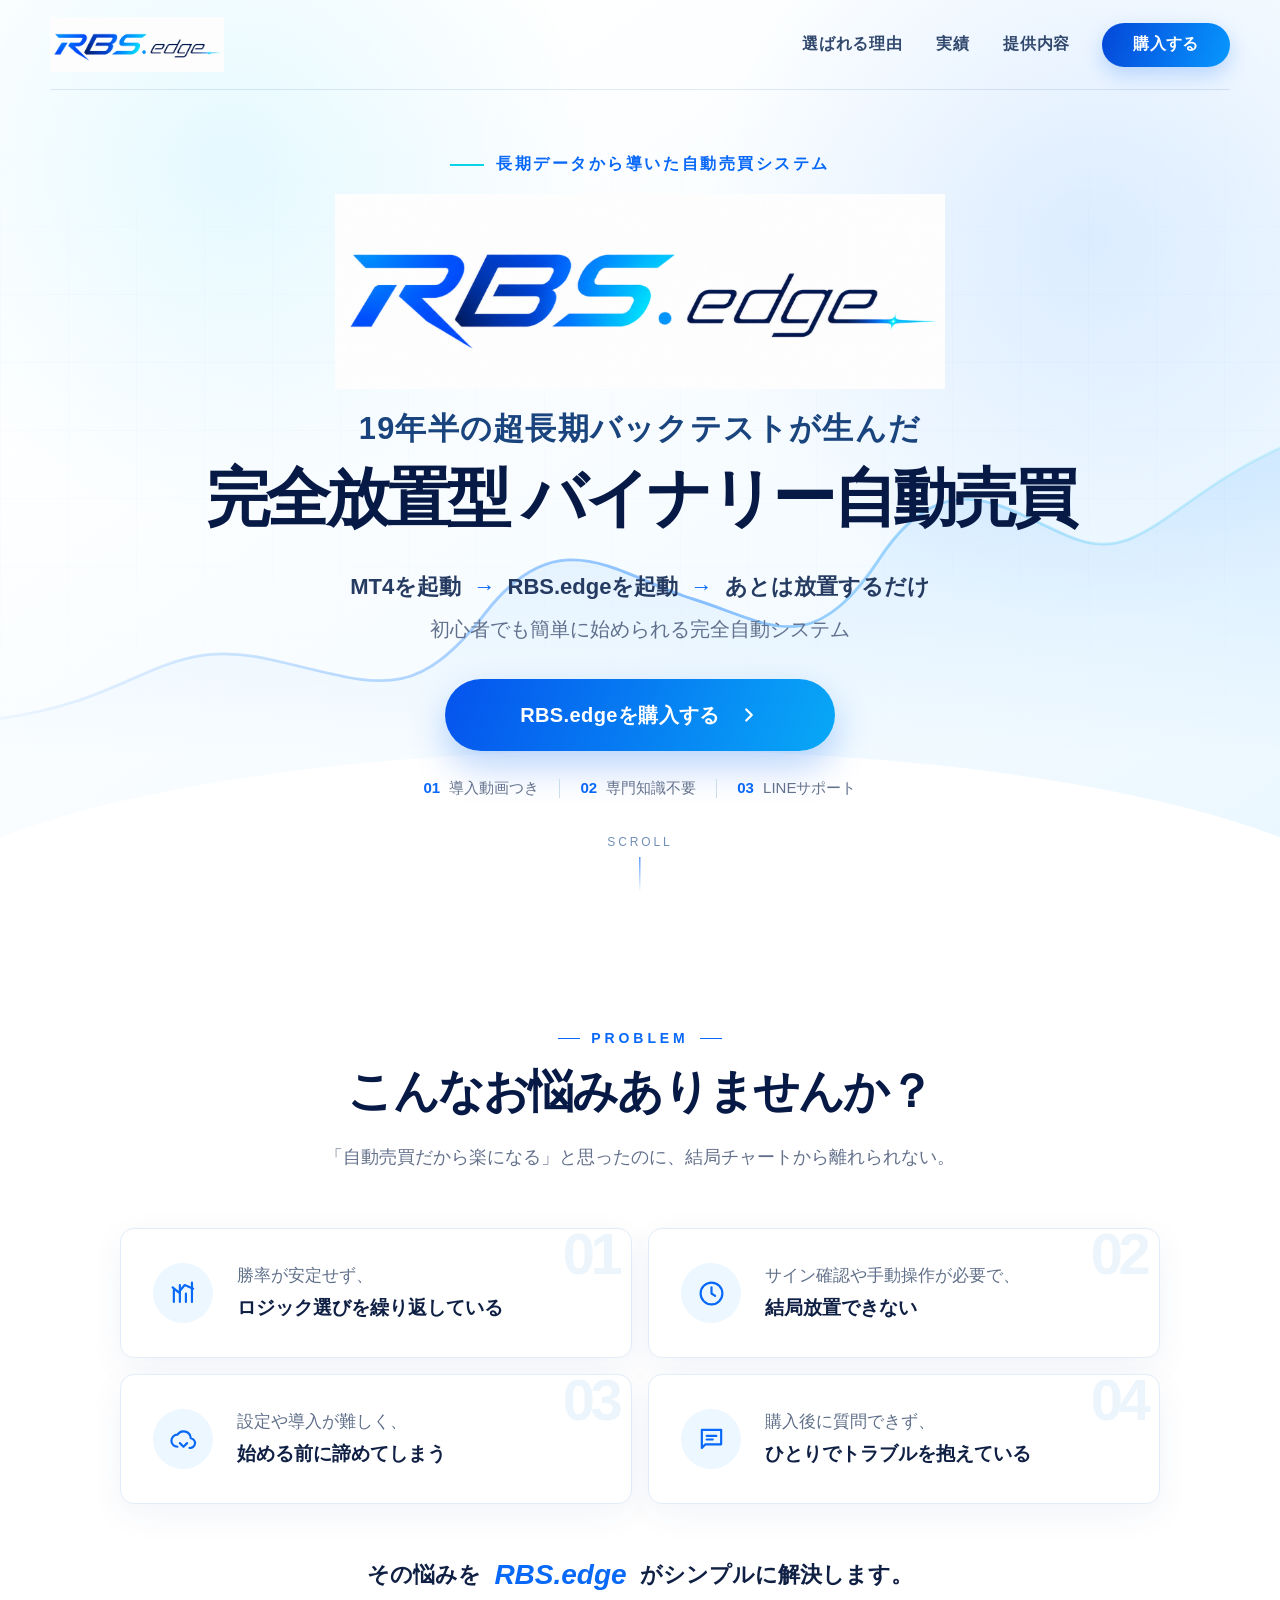
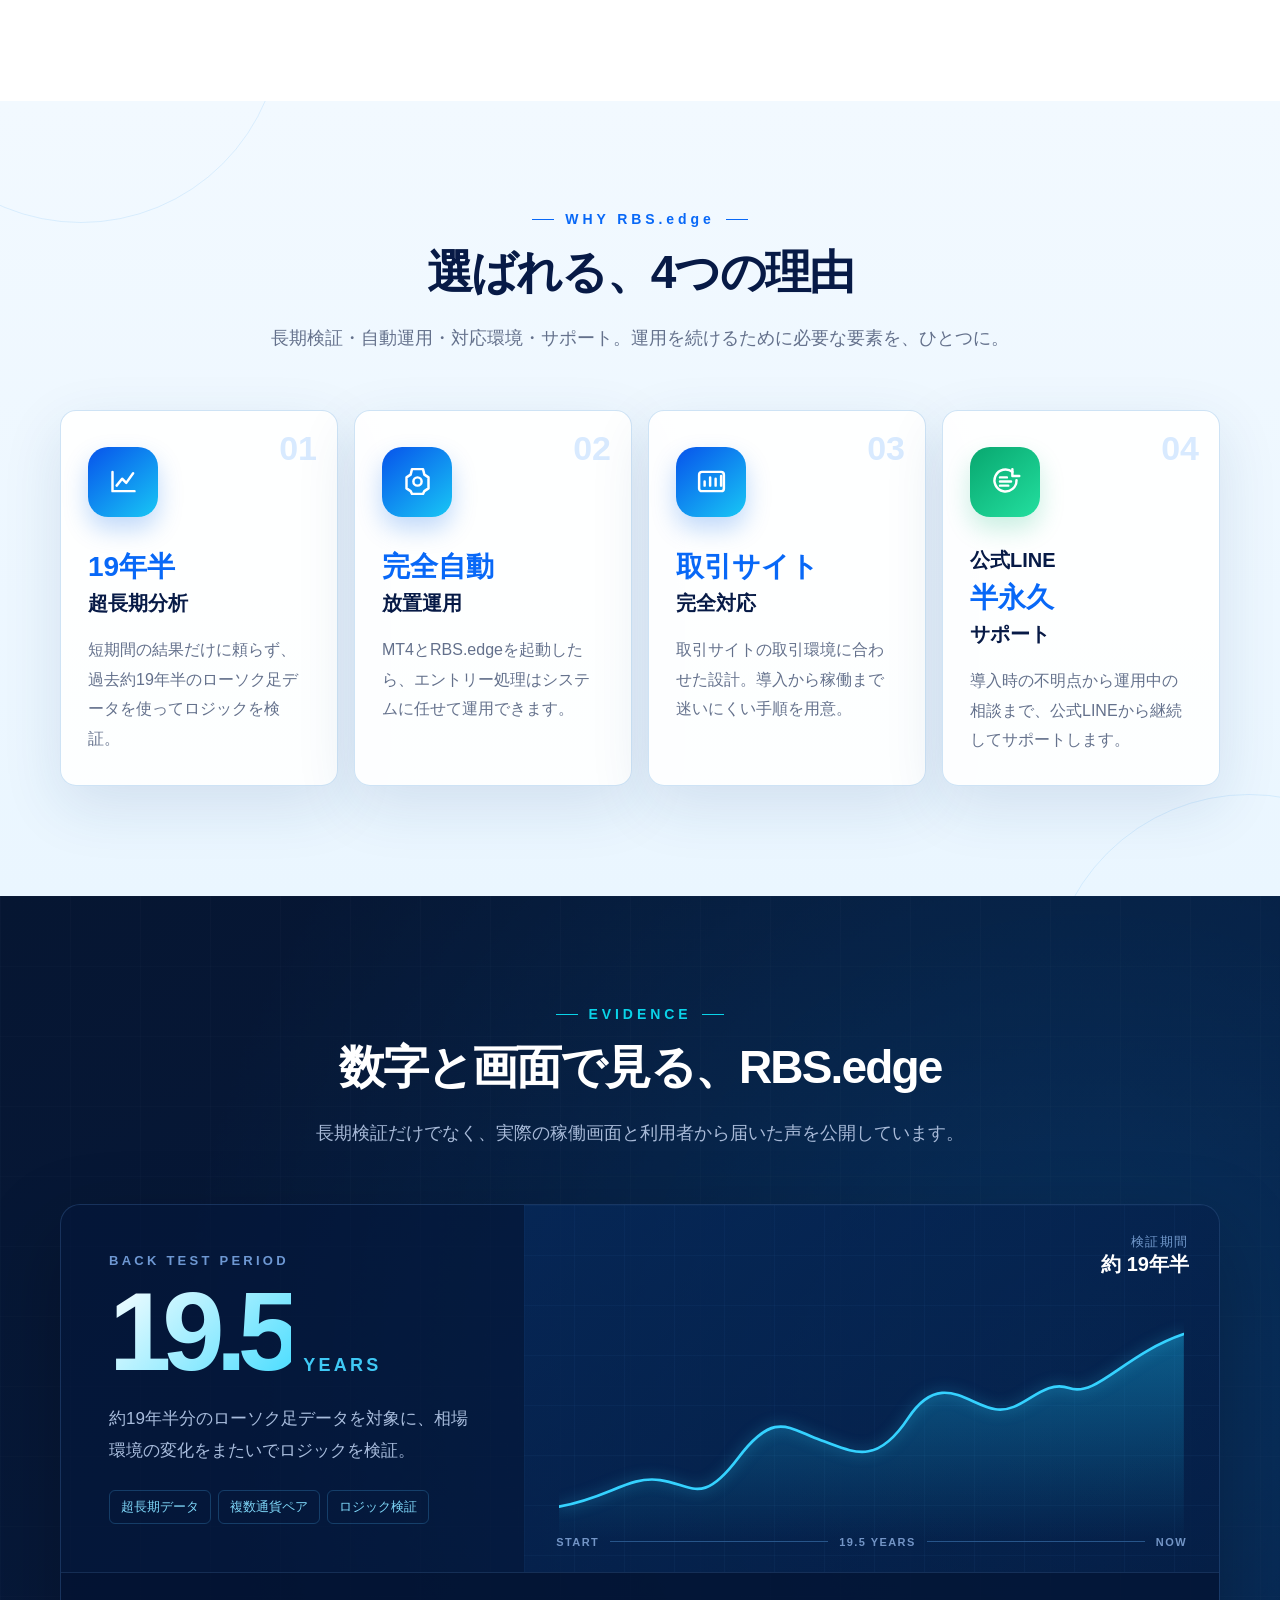
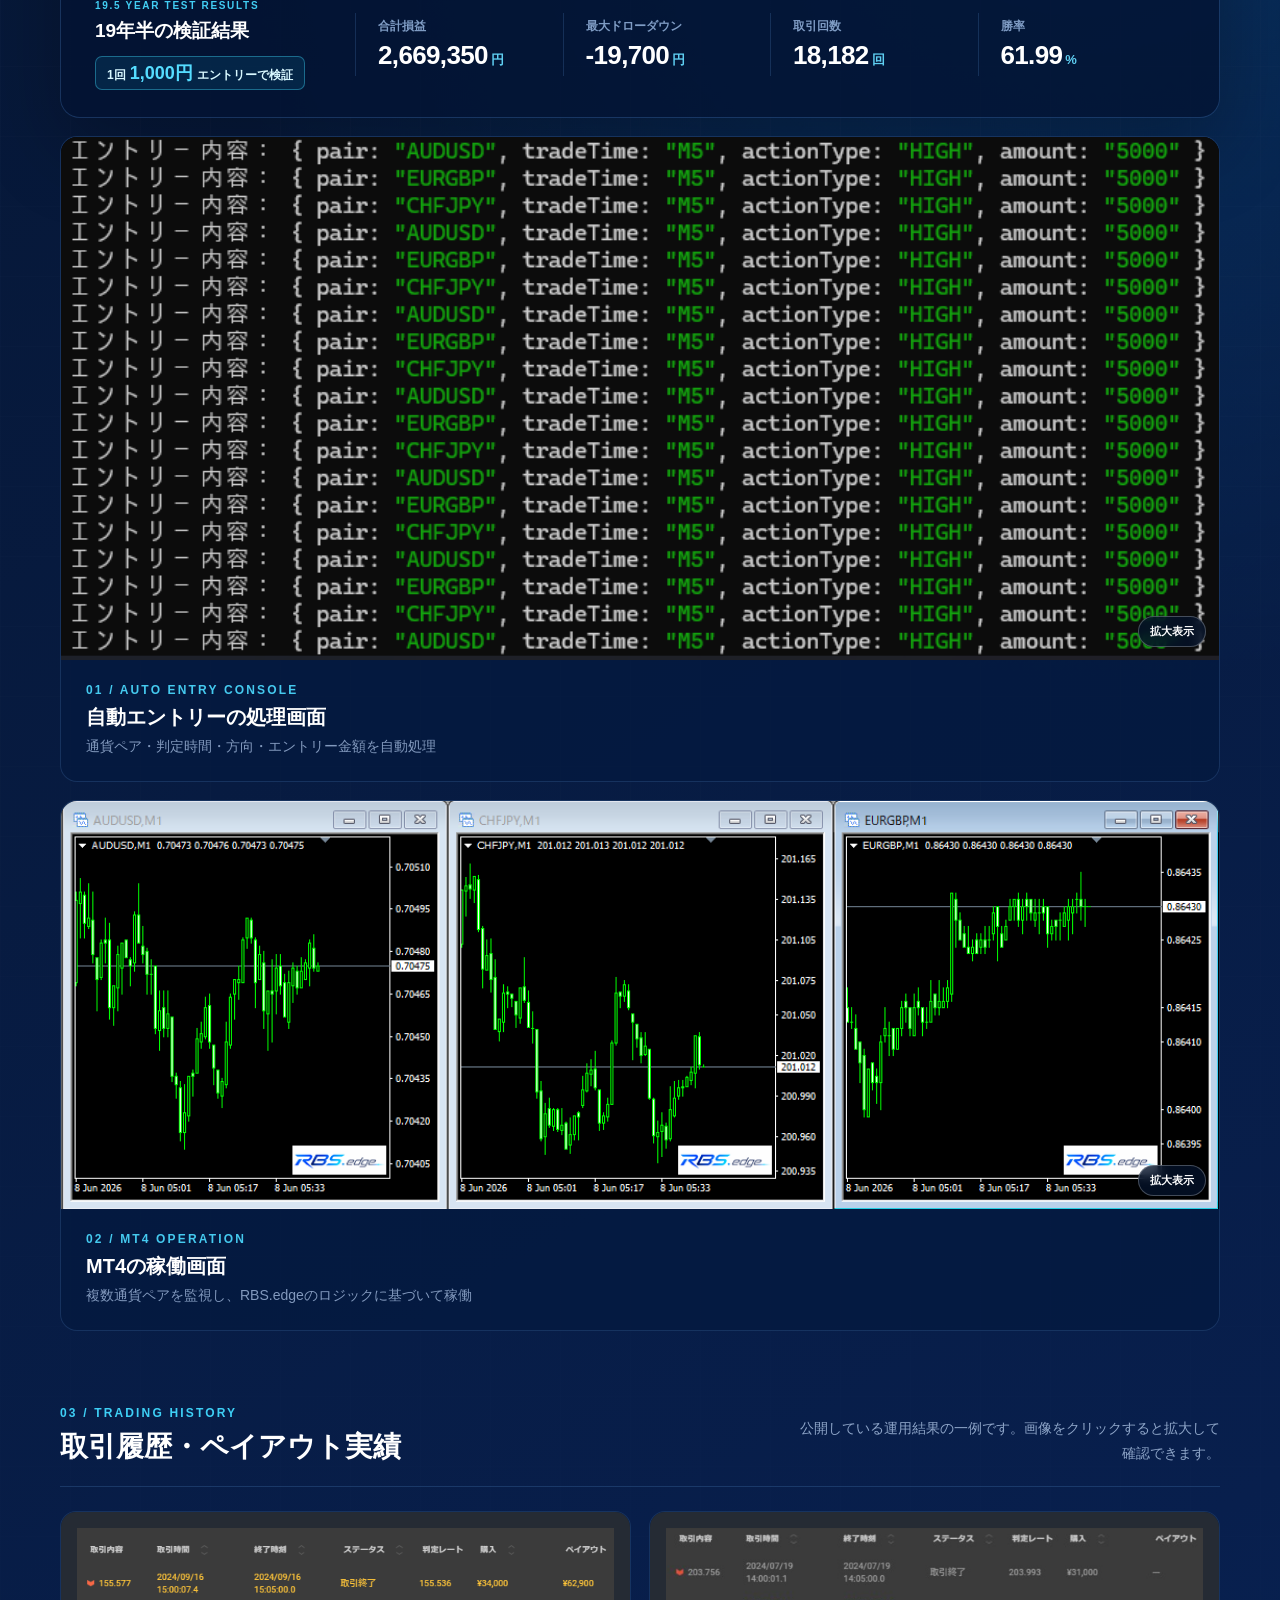
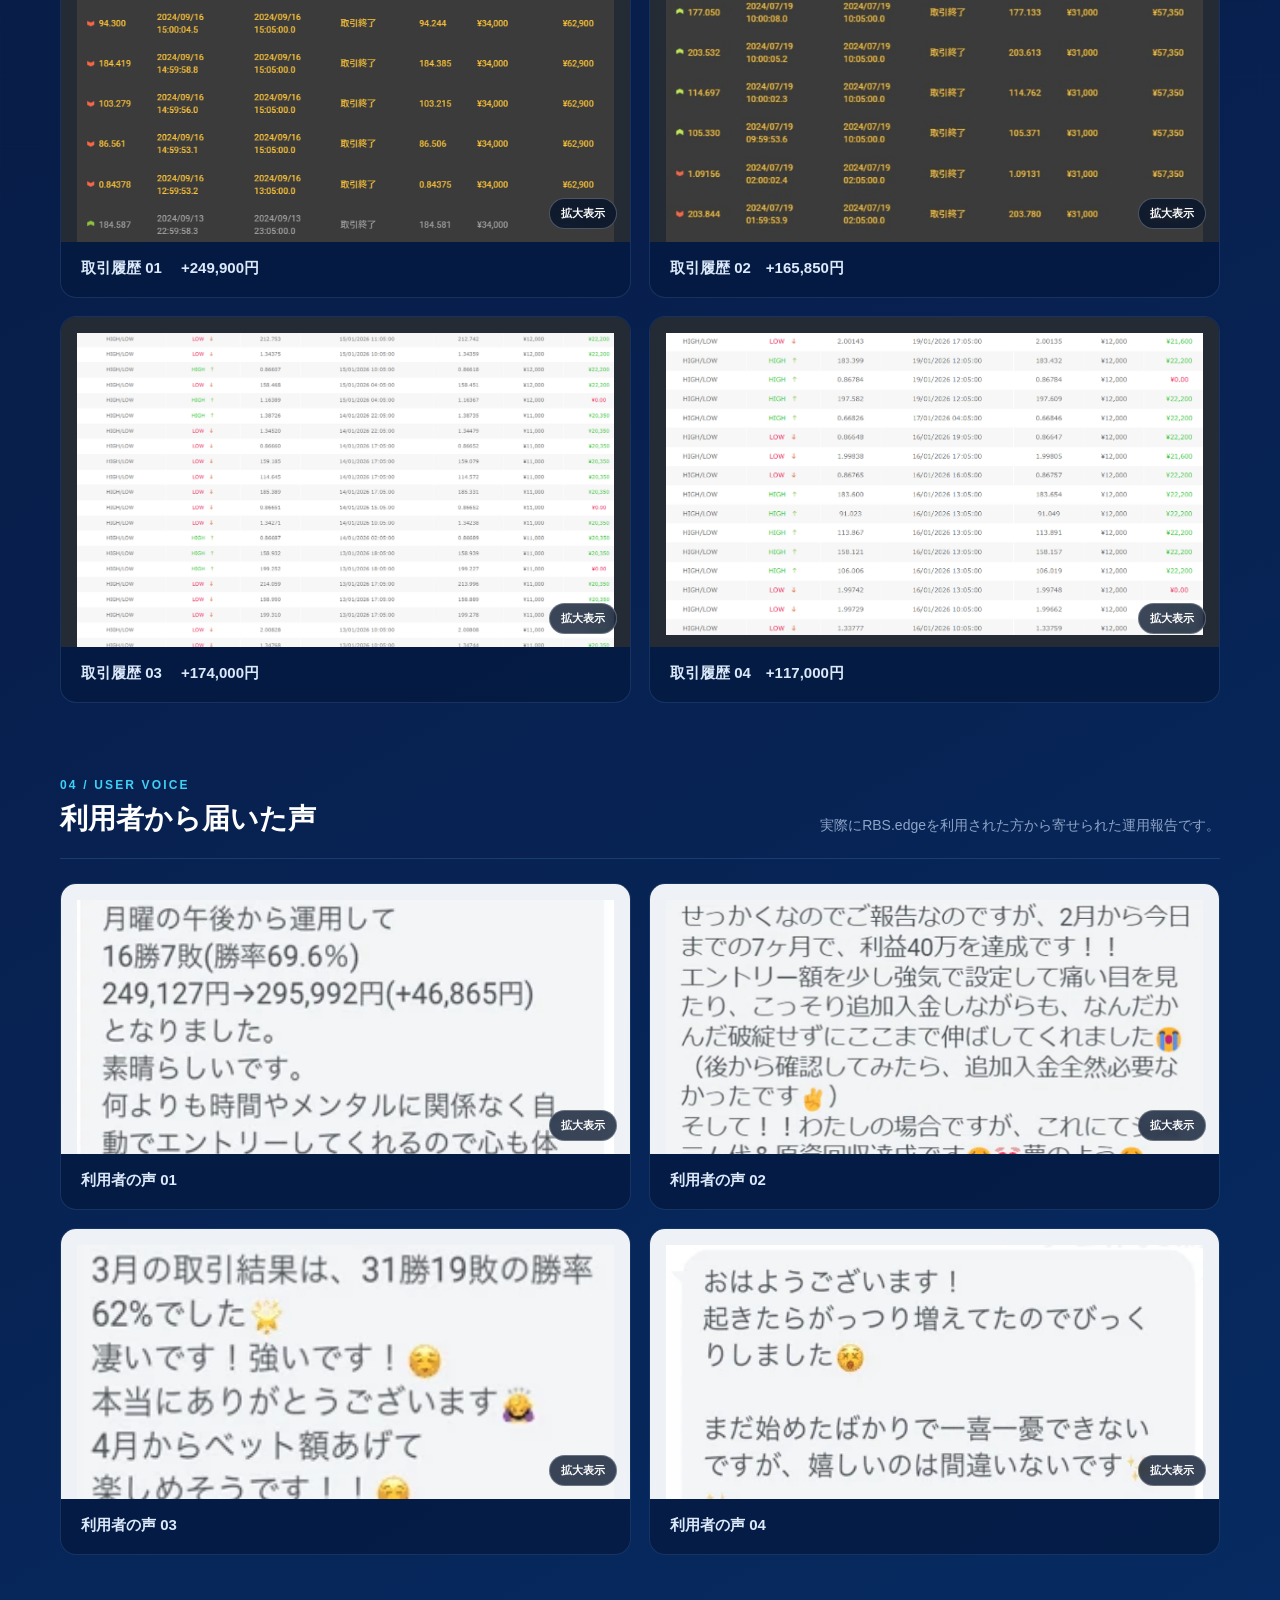
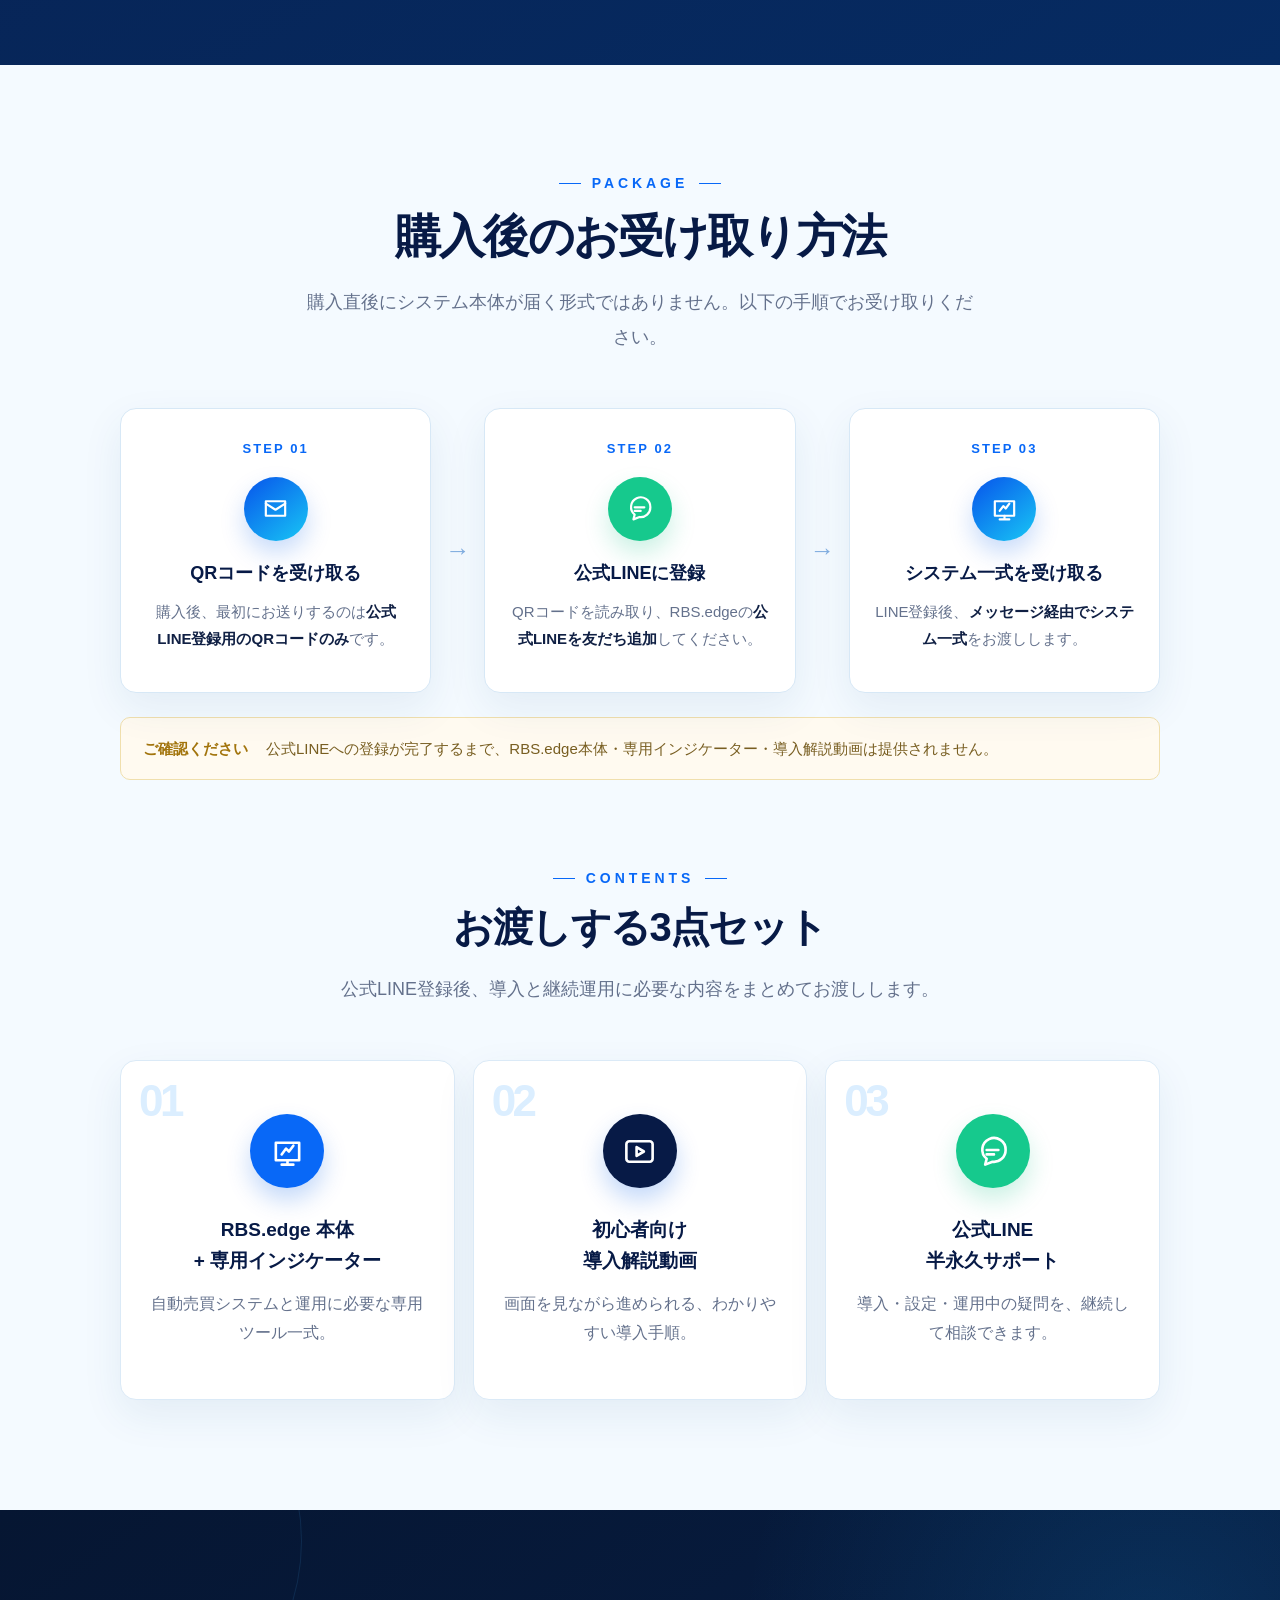
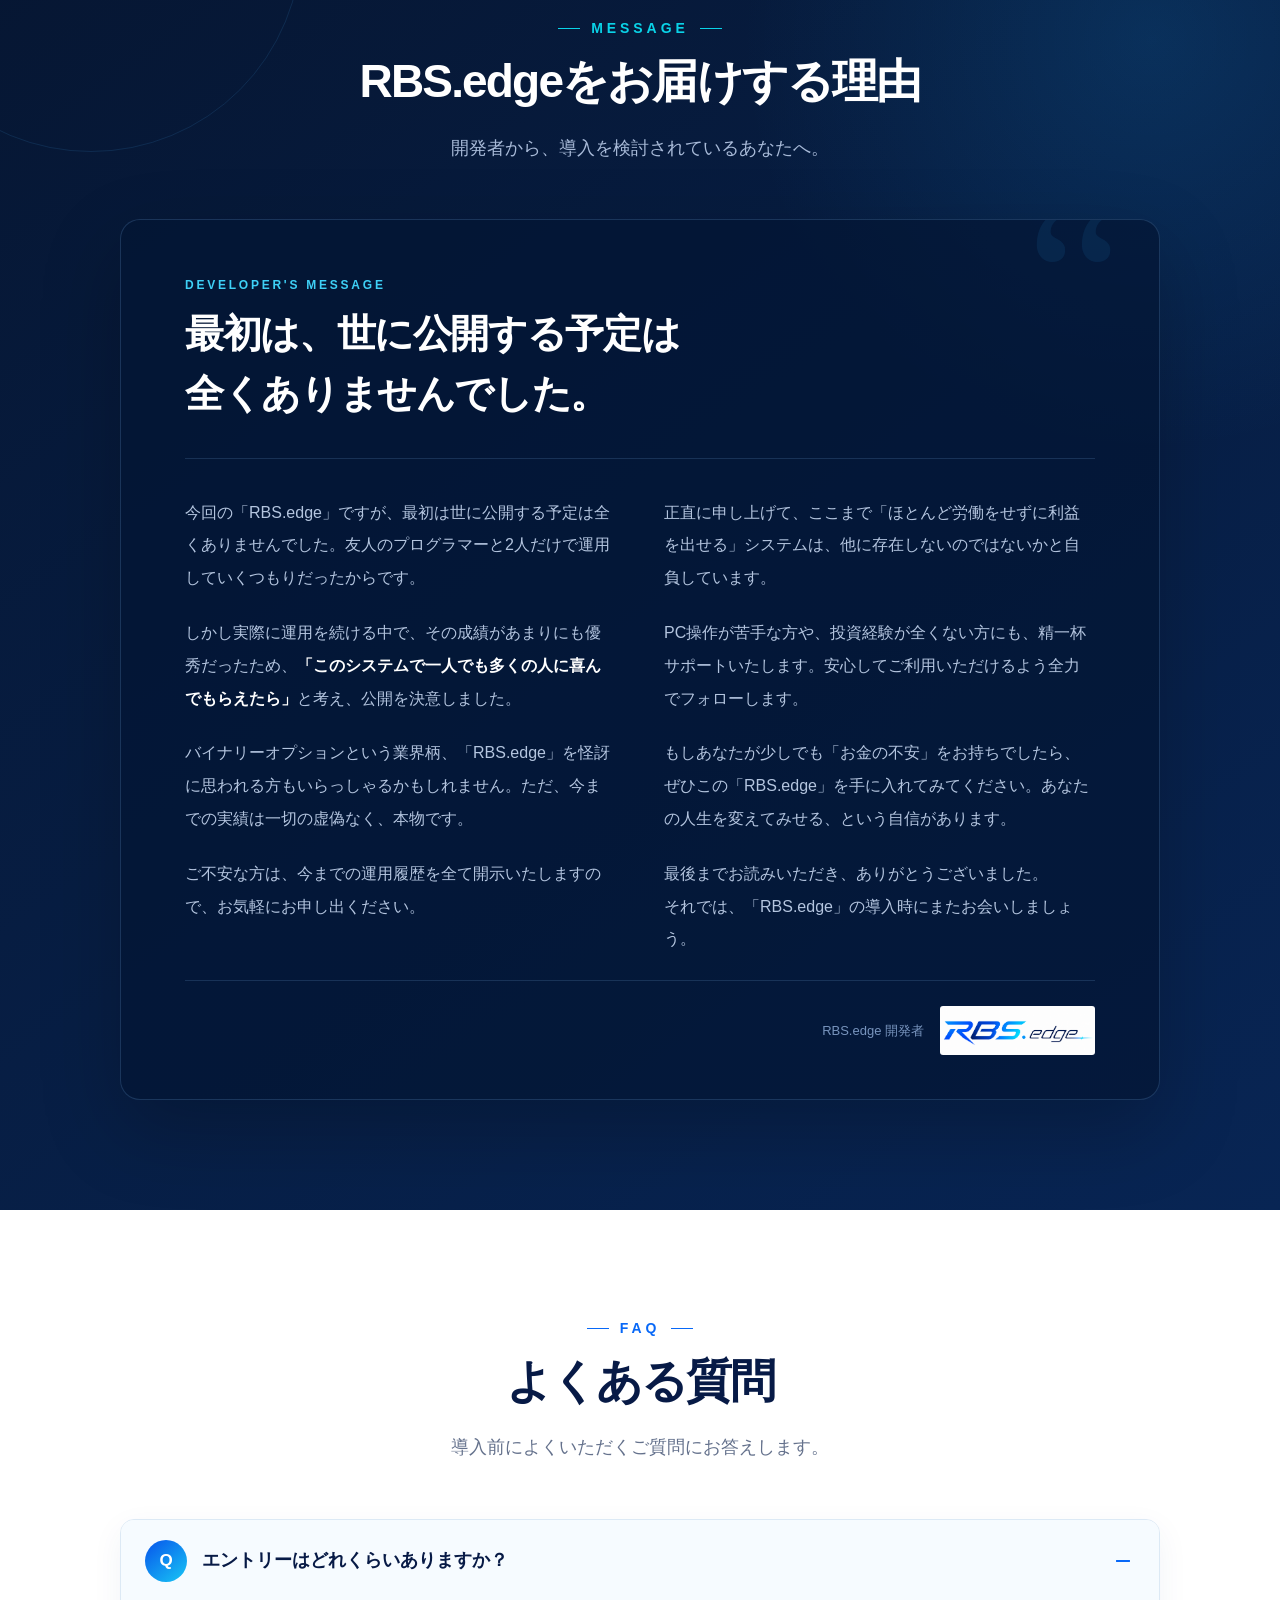
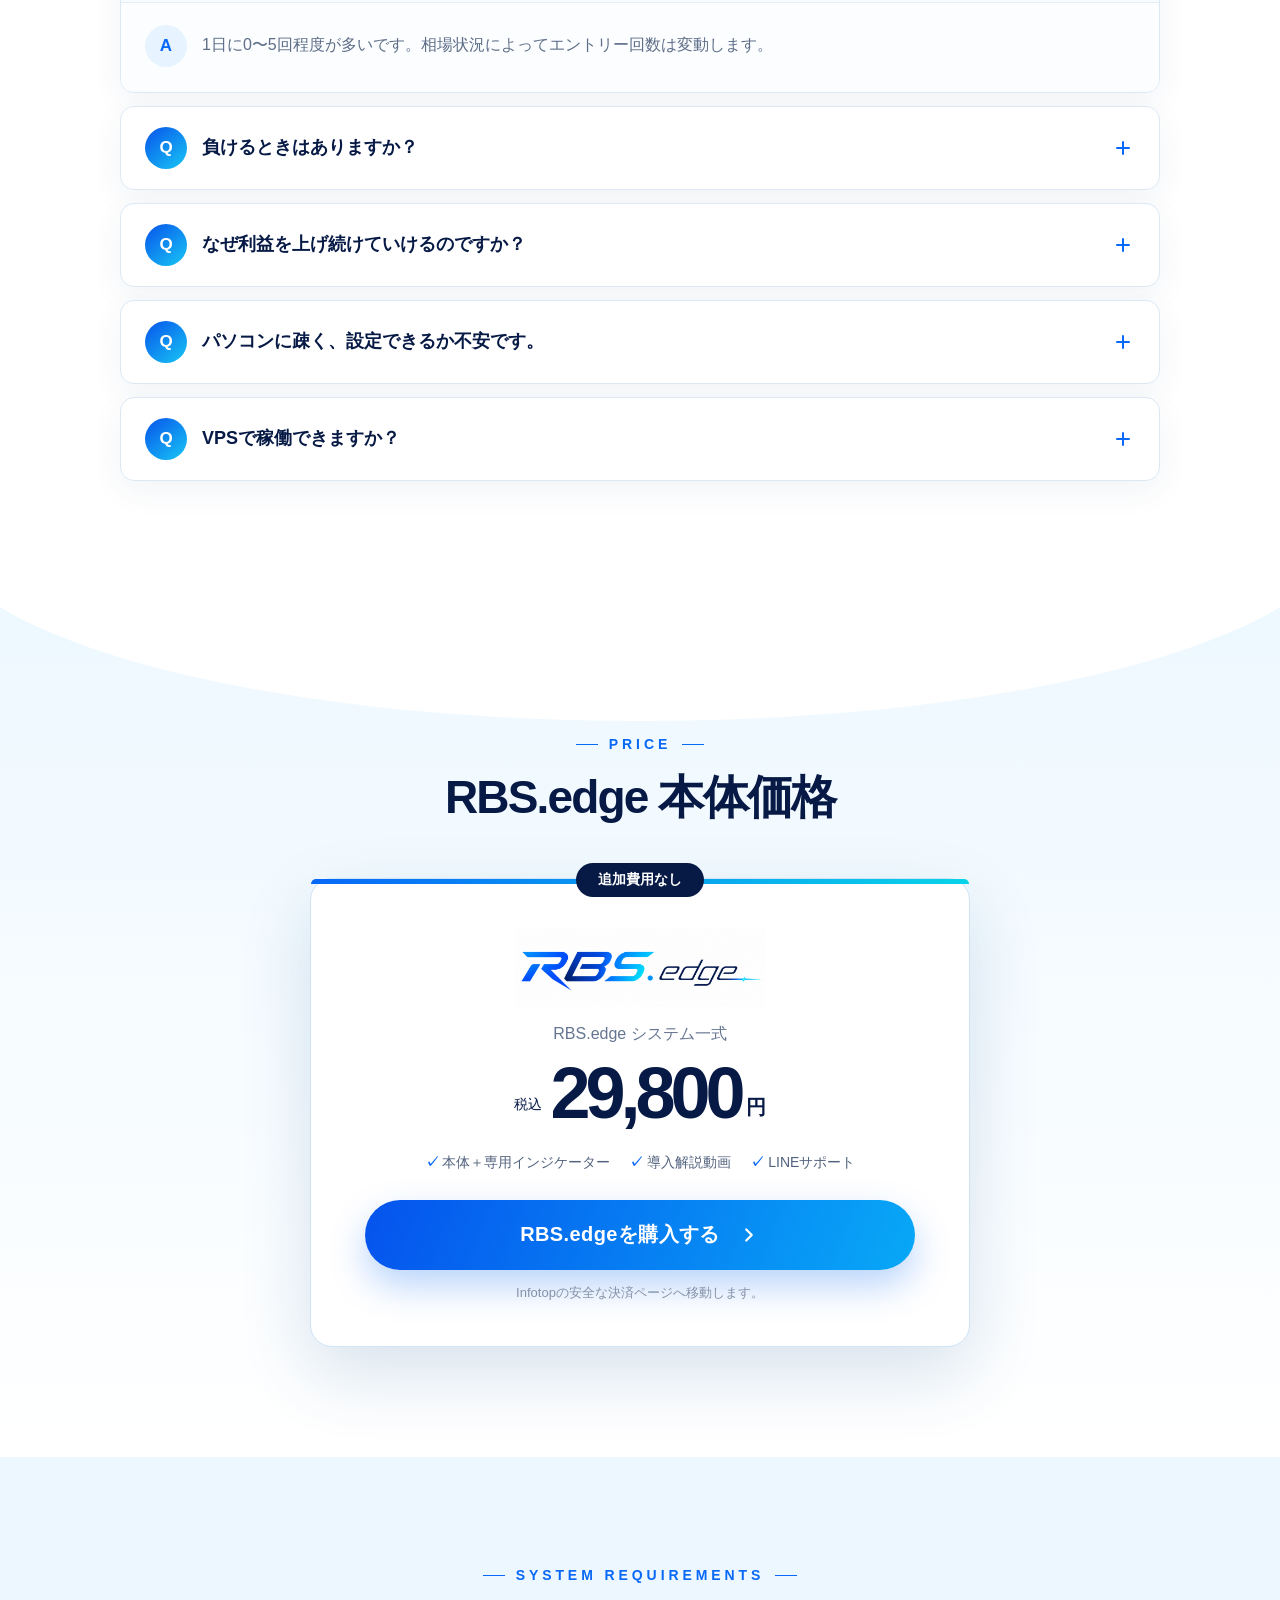
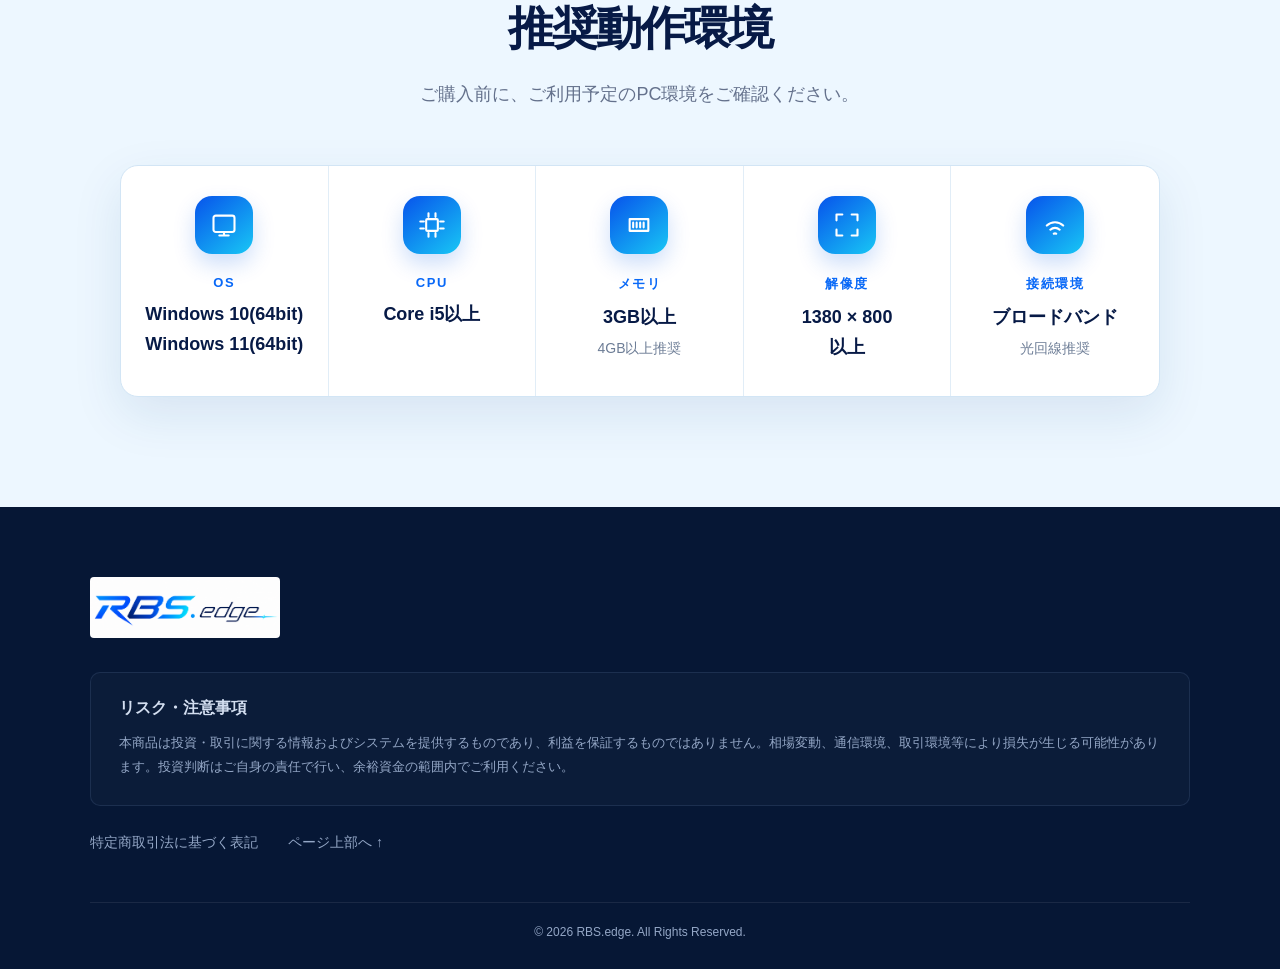
==== commit 6c65a6bd: "Update payout result evidence" ====
--- a/index.html
+++ b/index.html
@@ -233,33 +233,33 @@
             <p>公開している運用結果の一例です。画像をクリックすると拡大して確認できます。</p>
           </div>
           <div class="evidence-gallery payout-gallery">
-            <a class="gallery-card reveal" href="assets/payout-result.jpg" target="_blank" rel="noopener">
+            <a class="gallery-card reveal" href="assets/payout-result.png" target="_blank" rel="noopener">
               <div class="gallery-image dark">
-                <img src="assets/payout-result.jpg" alt="取引履歴・ペイアウト実績 1" loading="lazy">
-                <span class="zoom-label">拡大表示</span>
-              </div>
-              <strong>取引履歴 01</strong>
+                <img src="assets/payout-result.png" alt="取引履歴・ペイアウト実績 1" loading="lazy">
+                <span class="zoom-label">拡大表示</span>
+              </div>
+              <strong>取引履歴 01　	+249,900円</strong>
             </a>
             <a class="gallery-card reveal" href="assets/payout-result%20(1).png" target="_blank" rel="noopener">
               <div class="gallery-image dark">
                 <img src="assets/payout-result%20(1).png" alt="取引履歴・ペイアウト実績 2" loading="lazy">
                 <span class="zoom-label">拡大表示</span>
               </div>
-              <strong>取引履歴 02</strong>
+              <strong>取引履歴 02　+165,850円</strong>
             </a>
             <a class="gallery-card reveal" href="assets/payout-result%20(2).png" target="_blank" rel="noopener">
               <div class="gallery-image dark">
                 <img src="assets/payout-result%20(2).png" alt="取引履歴・ペイアウト実績 3" loading="lazy">
                 <span class="zoom-label">拡大表示</span>
               </div>
-              <strong>取引履歴 03</strong>
+              <strong>取引履歴 03　	+174,000円</strong>
             </a>
             <a class="gallery-card reveal" href="assets/payout-result%20(3).png" target="_blank" rel="noopener">
               <div class="gallery-image dark">
                 <img src="assets/payout-result%20(3).png" alt="取引履歴・ペイアウト実績 4" loading="lazy">
                 <span class="zoom-label">拡大表示</span>
               </div>
-              <strong>取引履歴 04</strong>
+              <strong>取引履歴 04　+117,000円</strong>
             </a>
           </div>
         </div>
@@ -486,7 +486,7 @@
             <span><i>✓</i> 導入解説動画</span>
             <span><i>✓</i> LINEサポート</span>
           </div>
-          <a class="button button-primary button-price purchase-link" href="#price">
+          <a class="button button-primary button-price purchase-link" href="https://www.infotop.jp/order.php?iid=106174">
             <span>RBS.edgeを購入する</span>
             <svg viewBox="0 0 24 24" aria-hidden="true"><path d="m9 18 6-6-6-6"/></svg>
           </a>
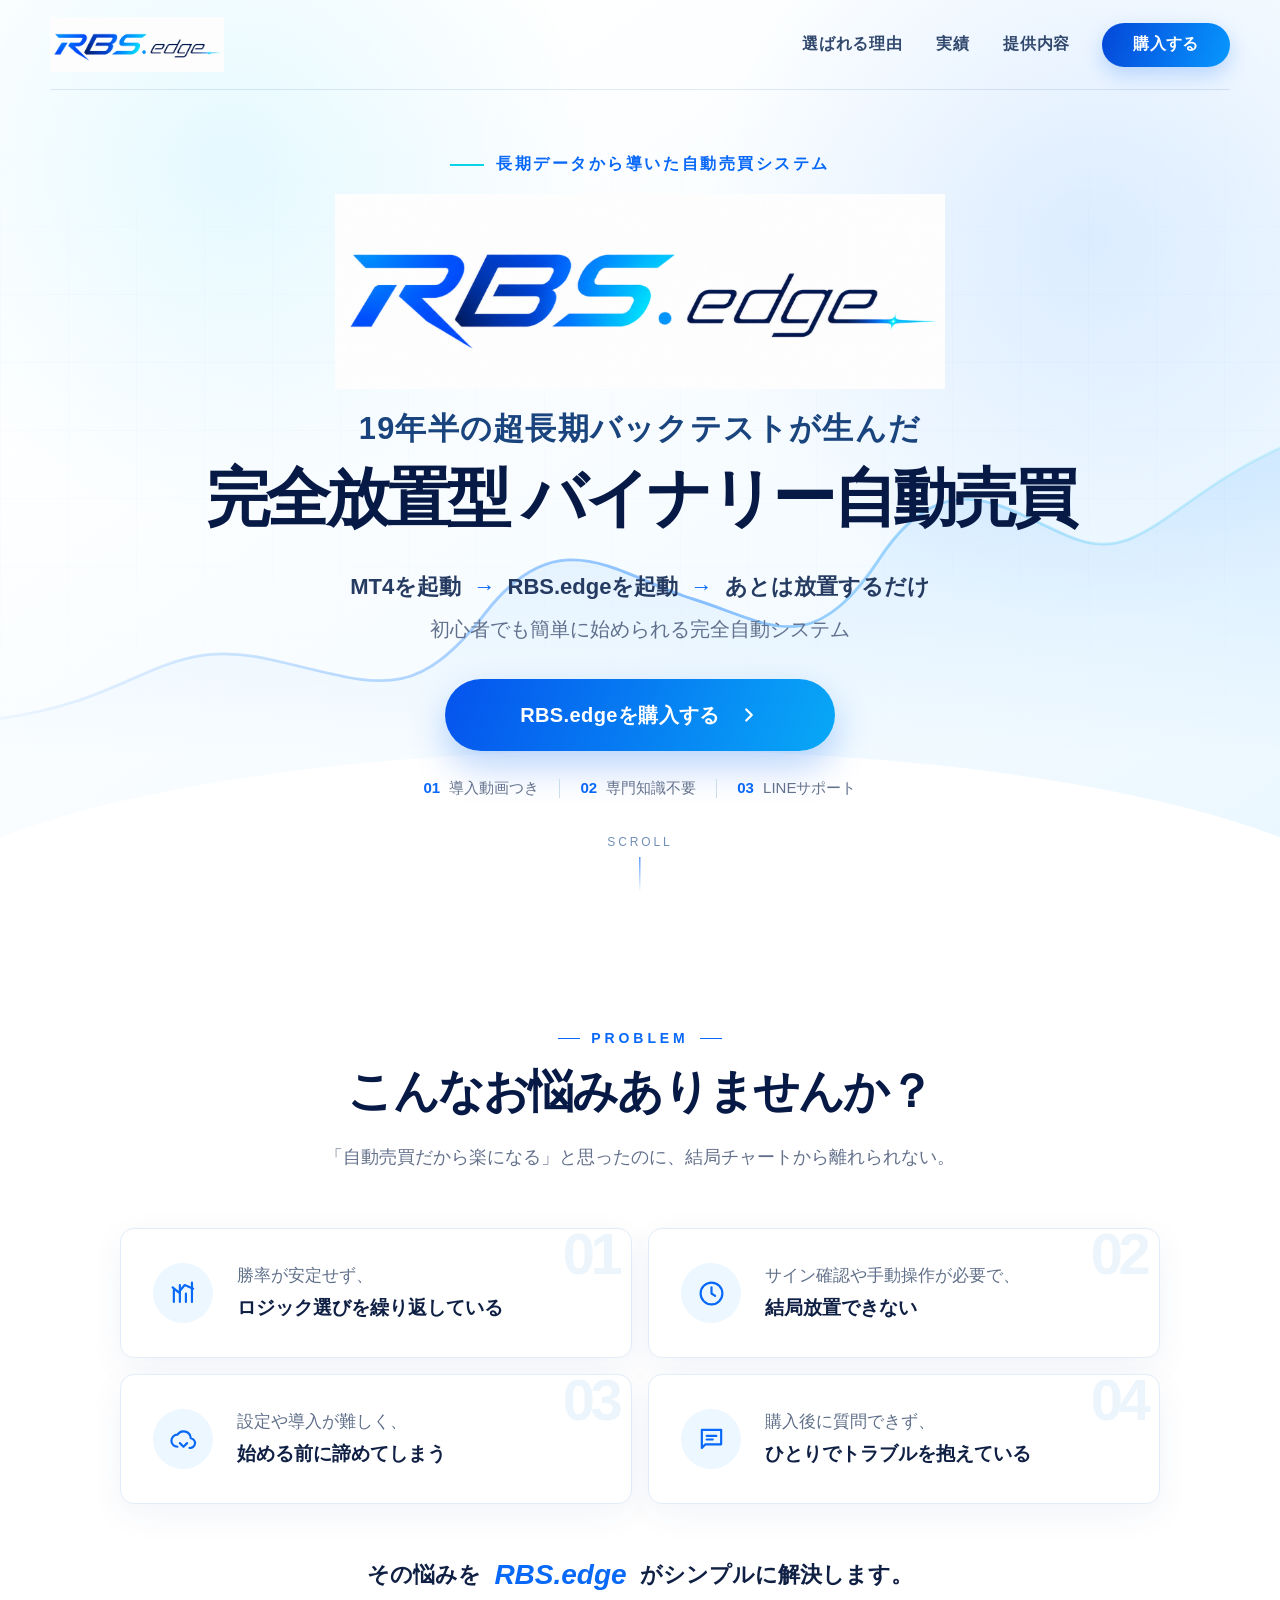
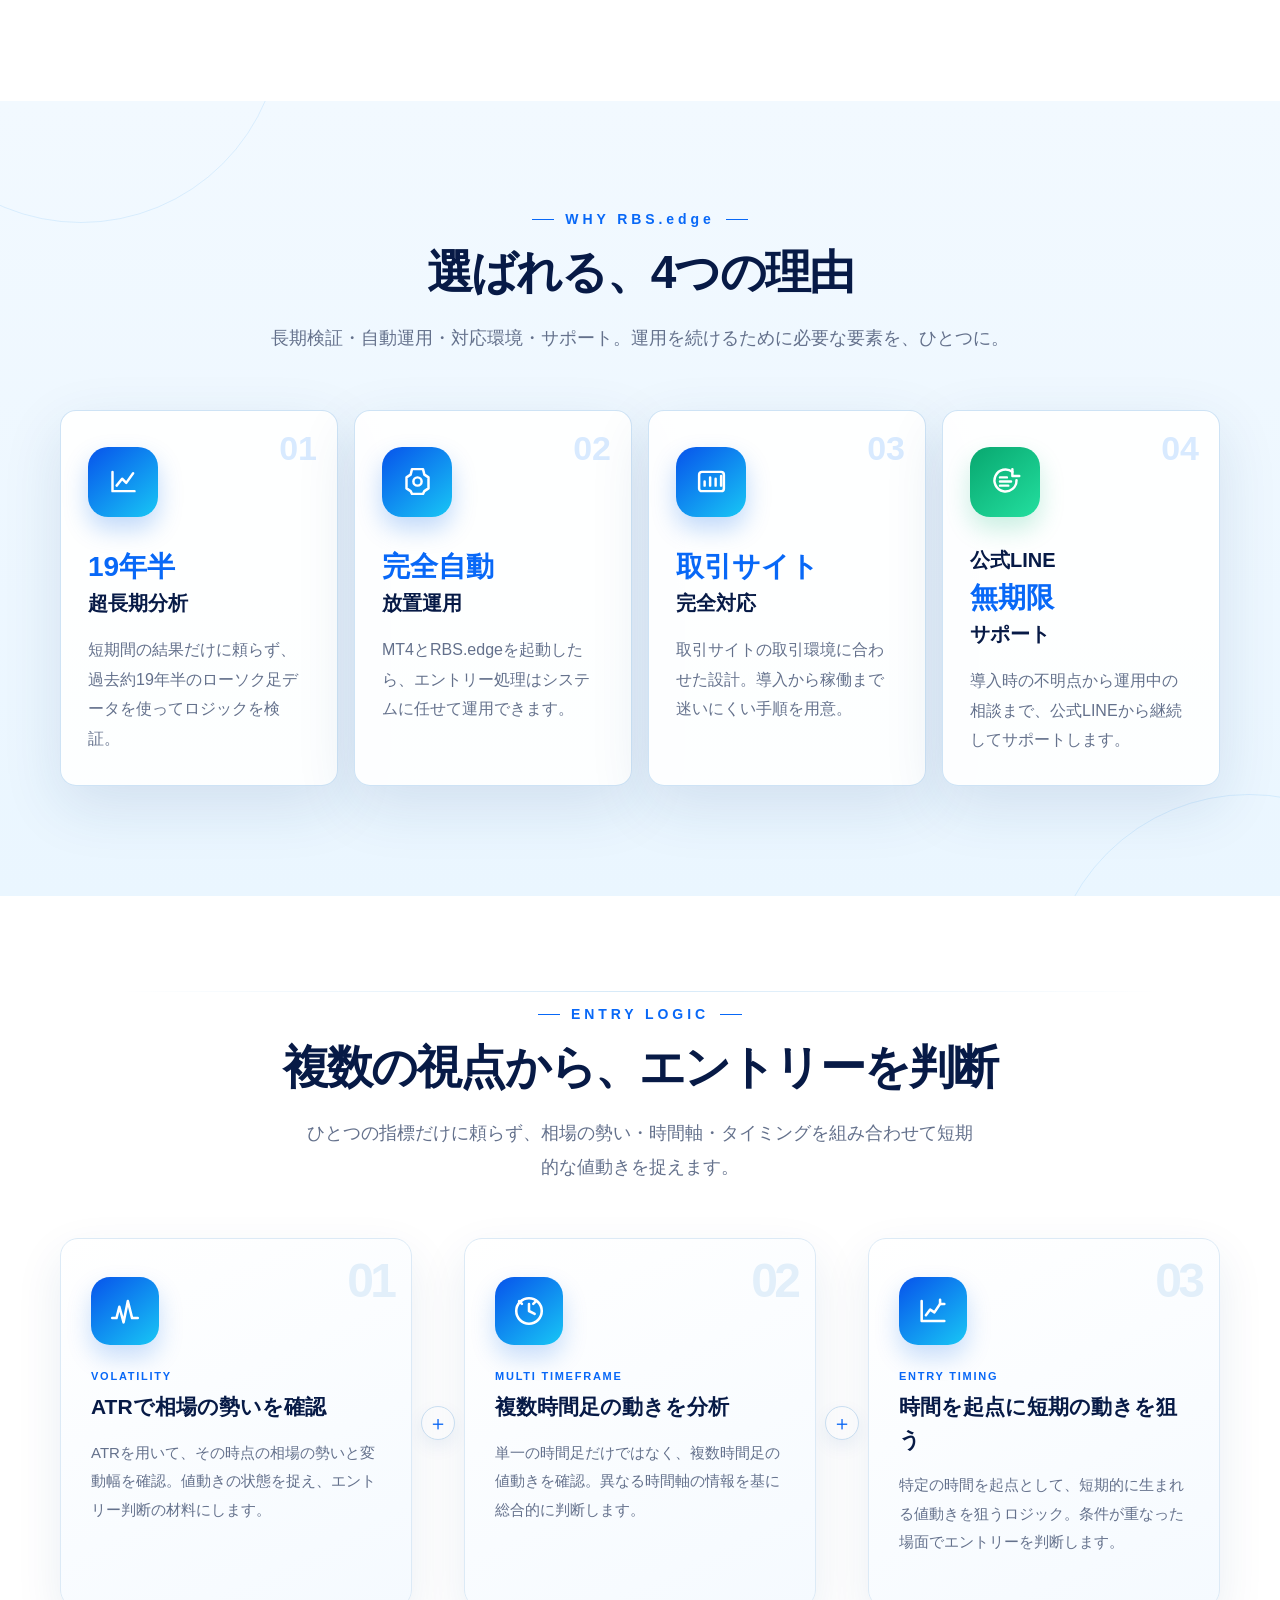
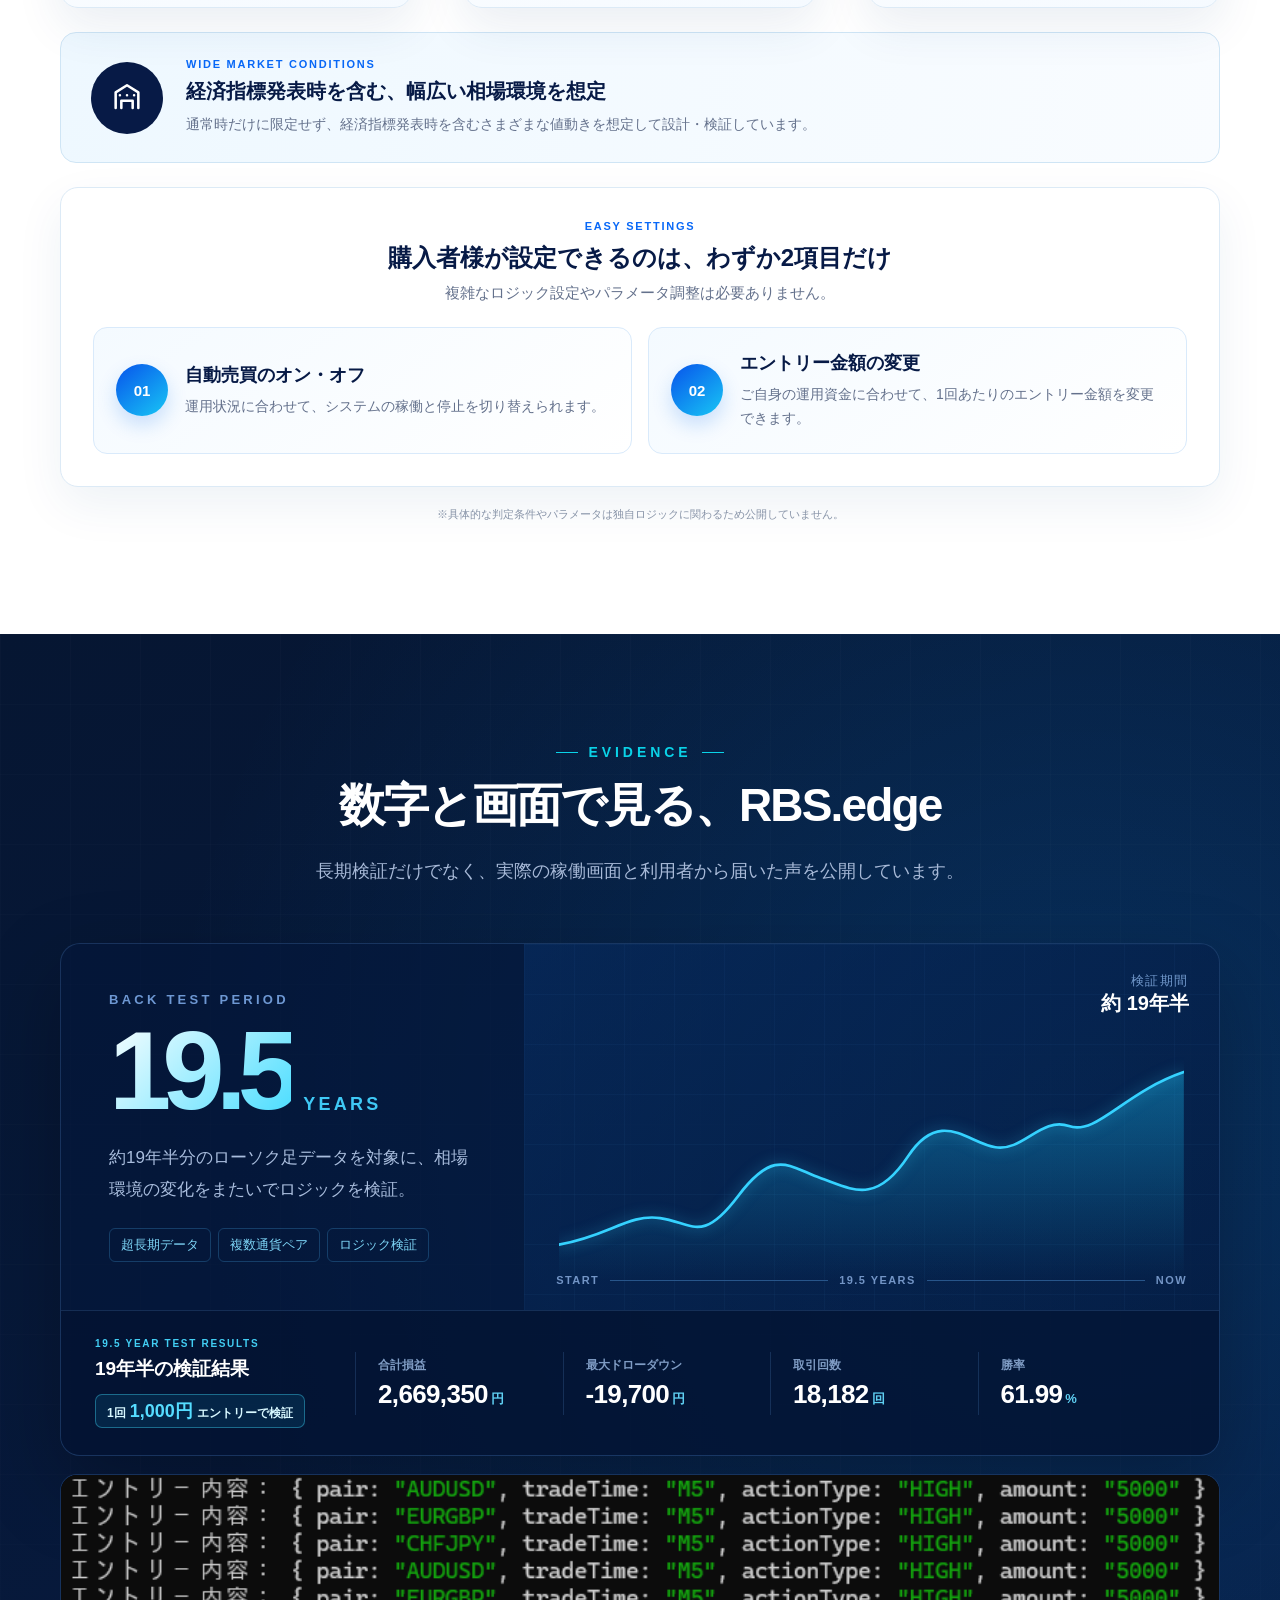
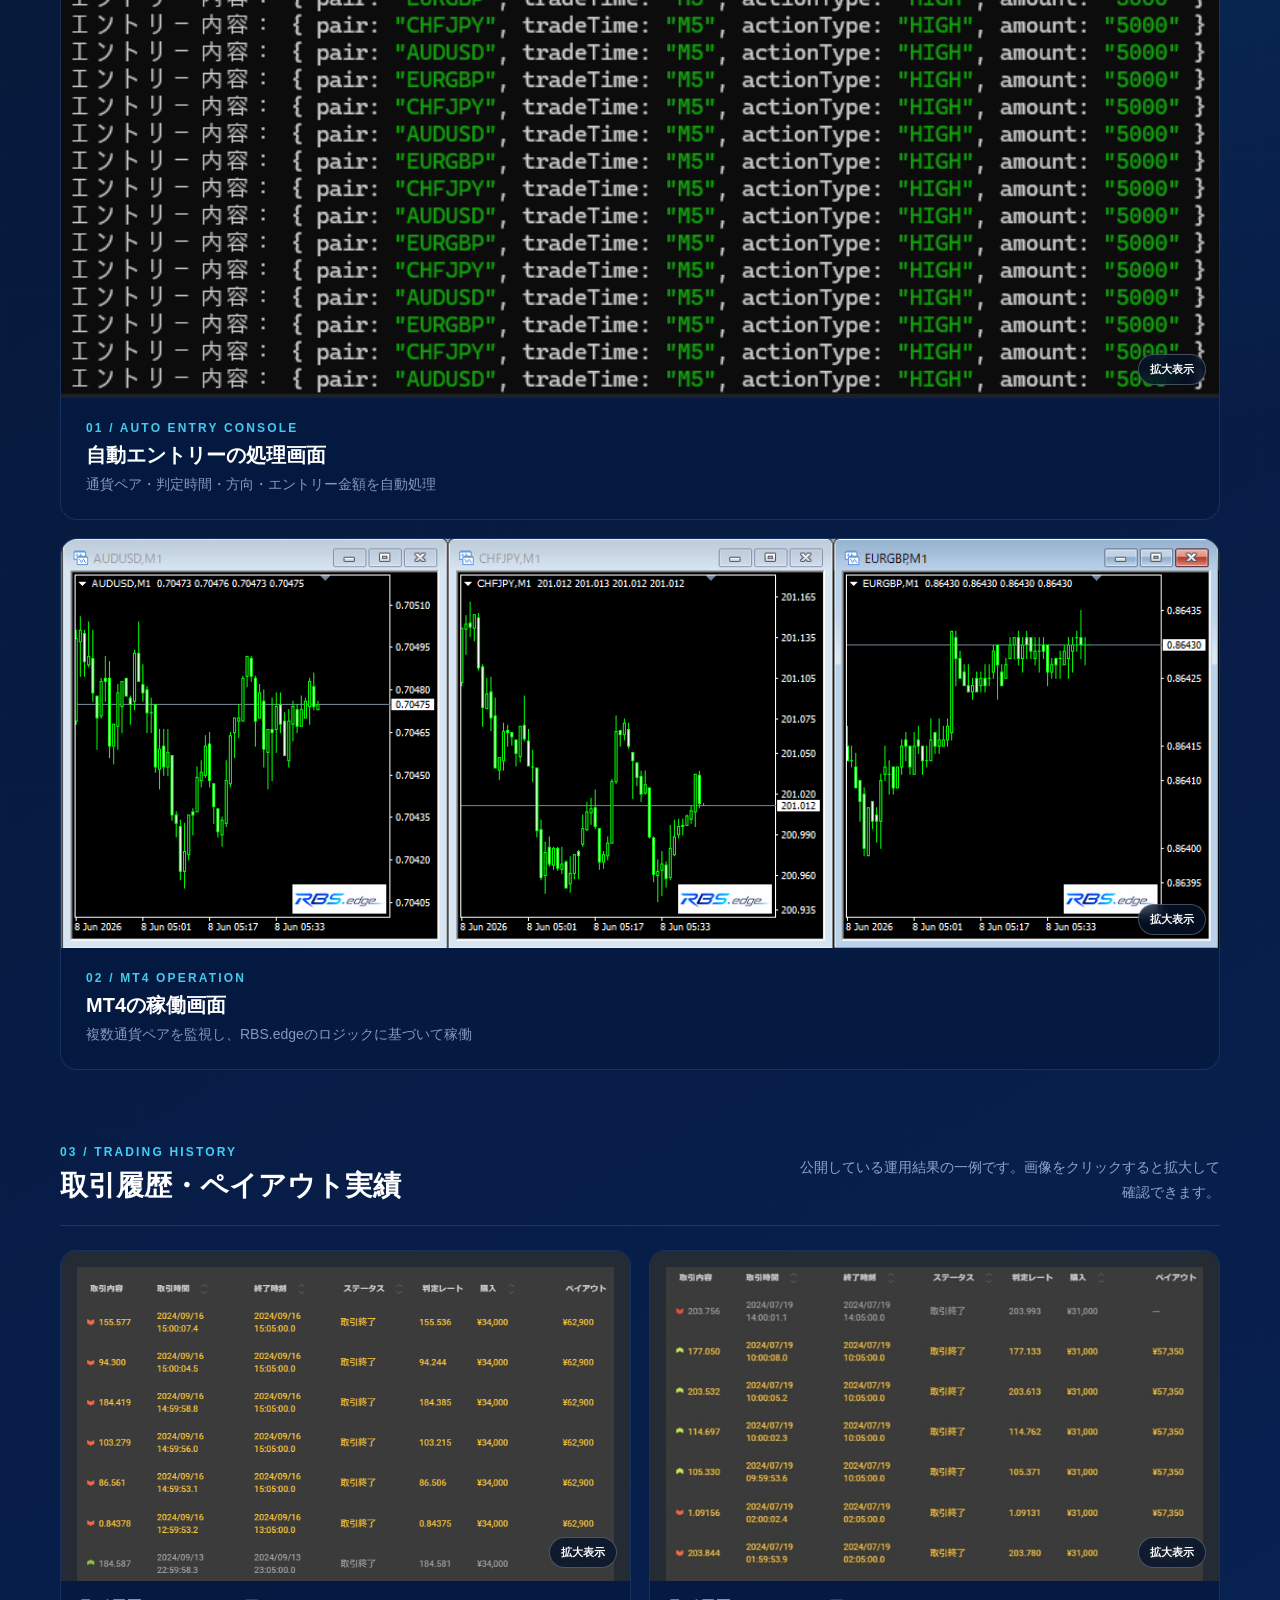
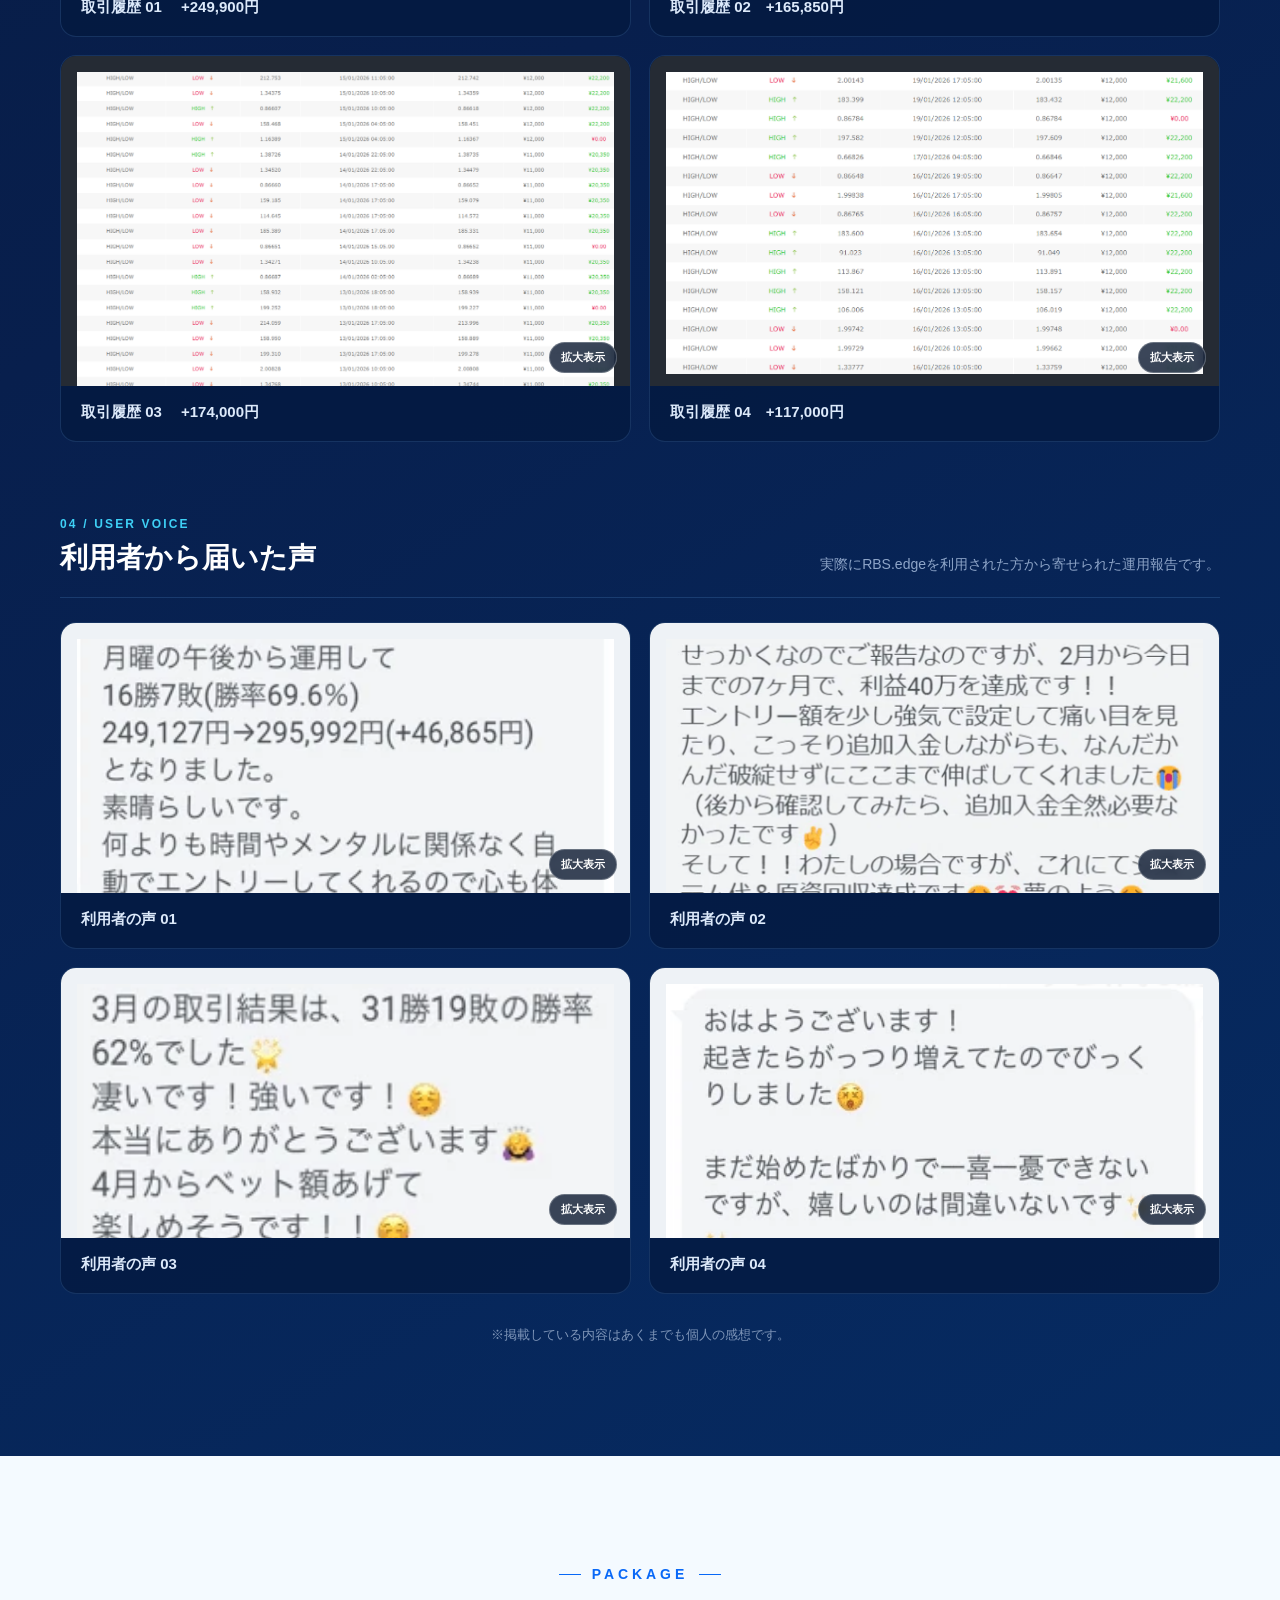
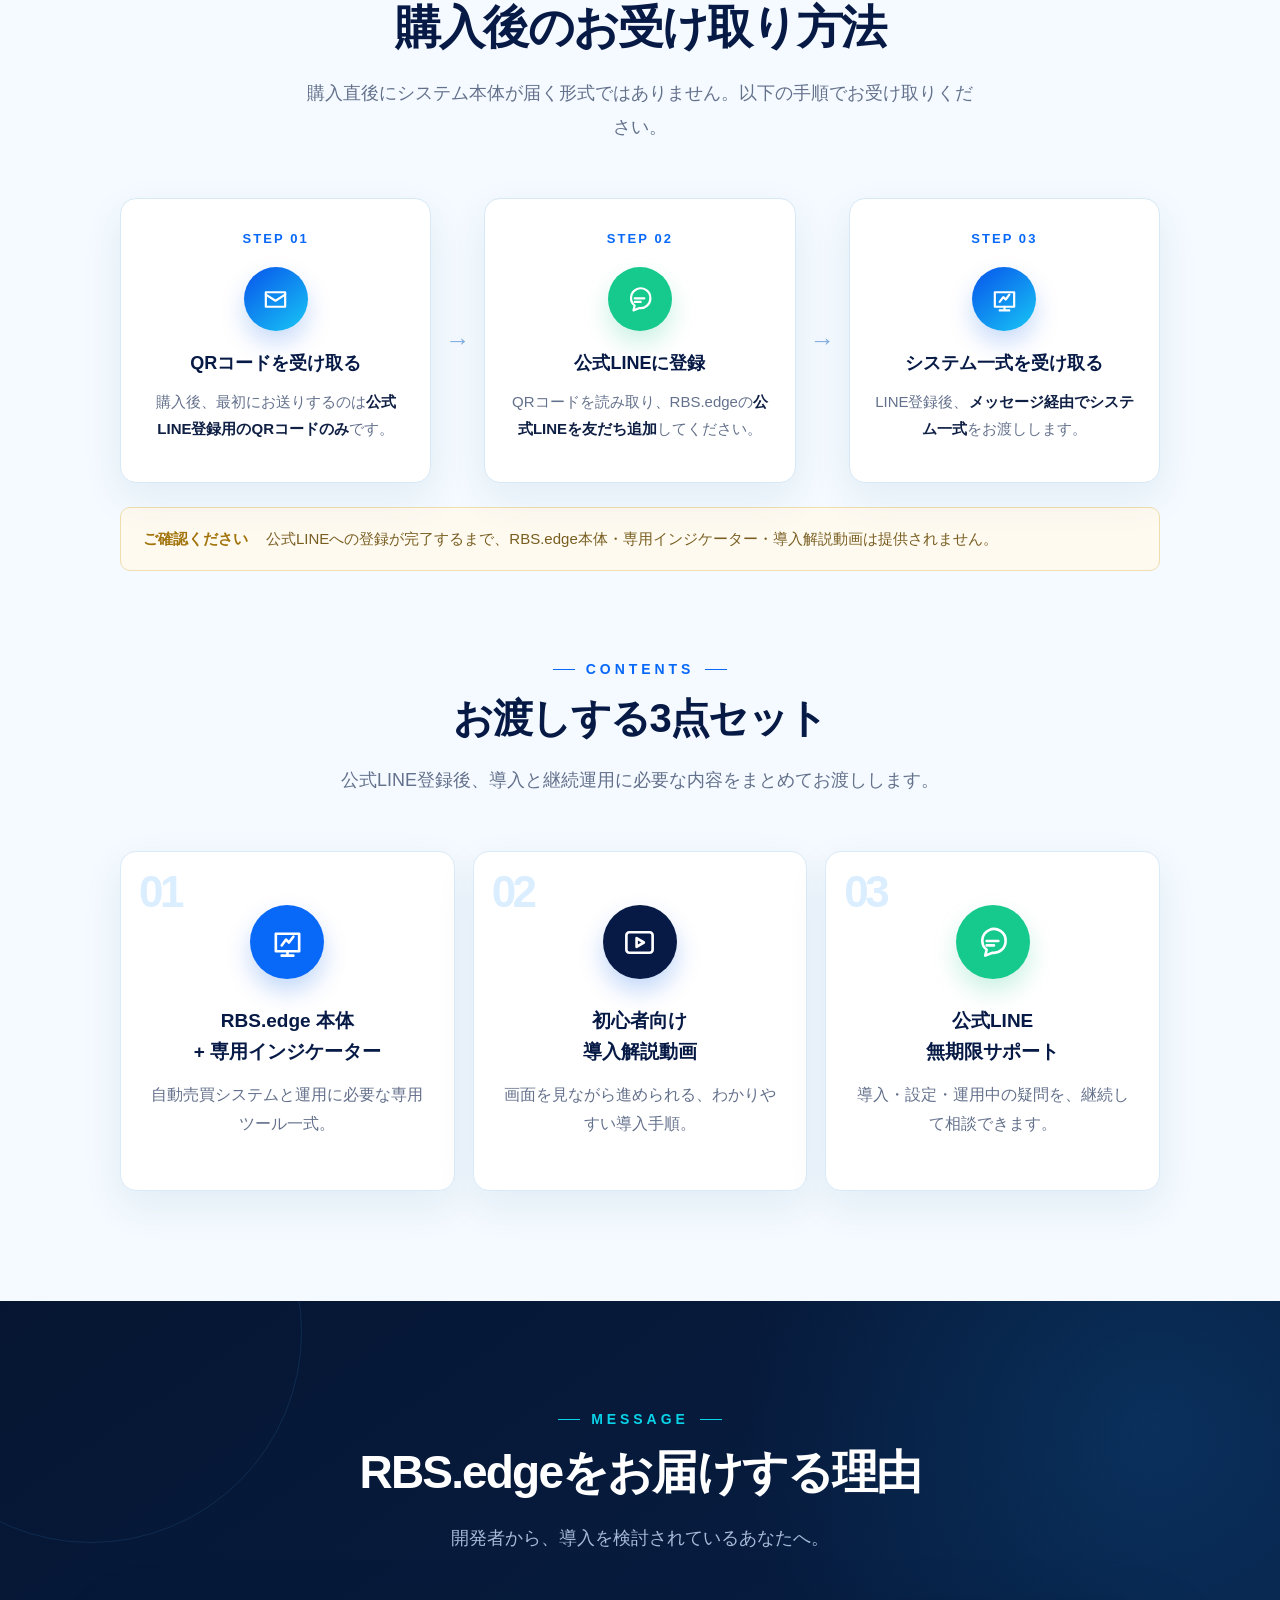
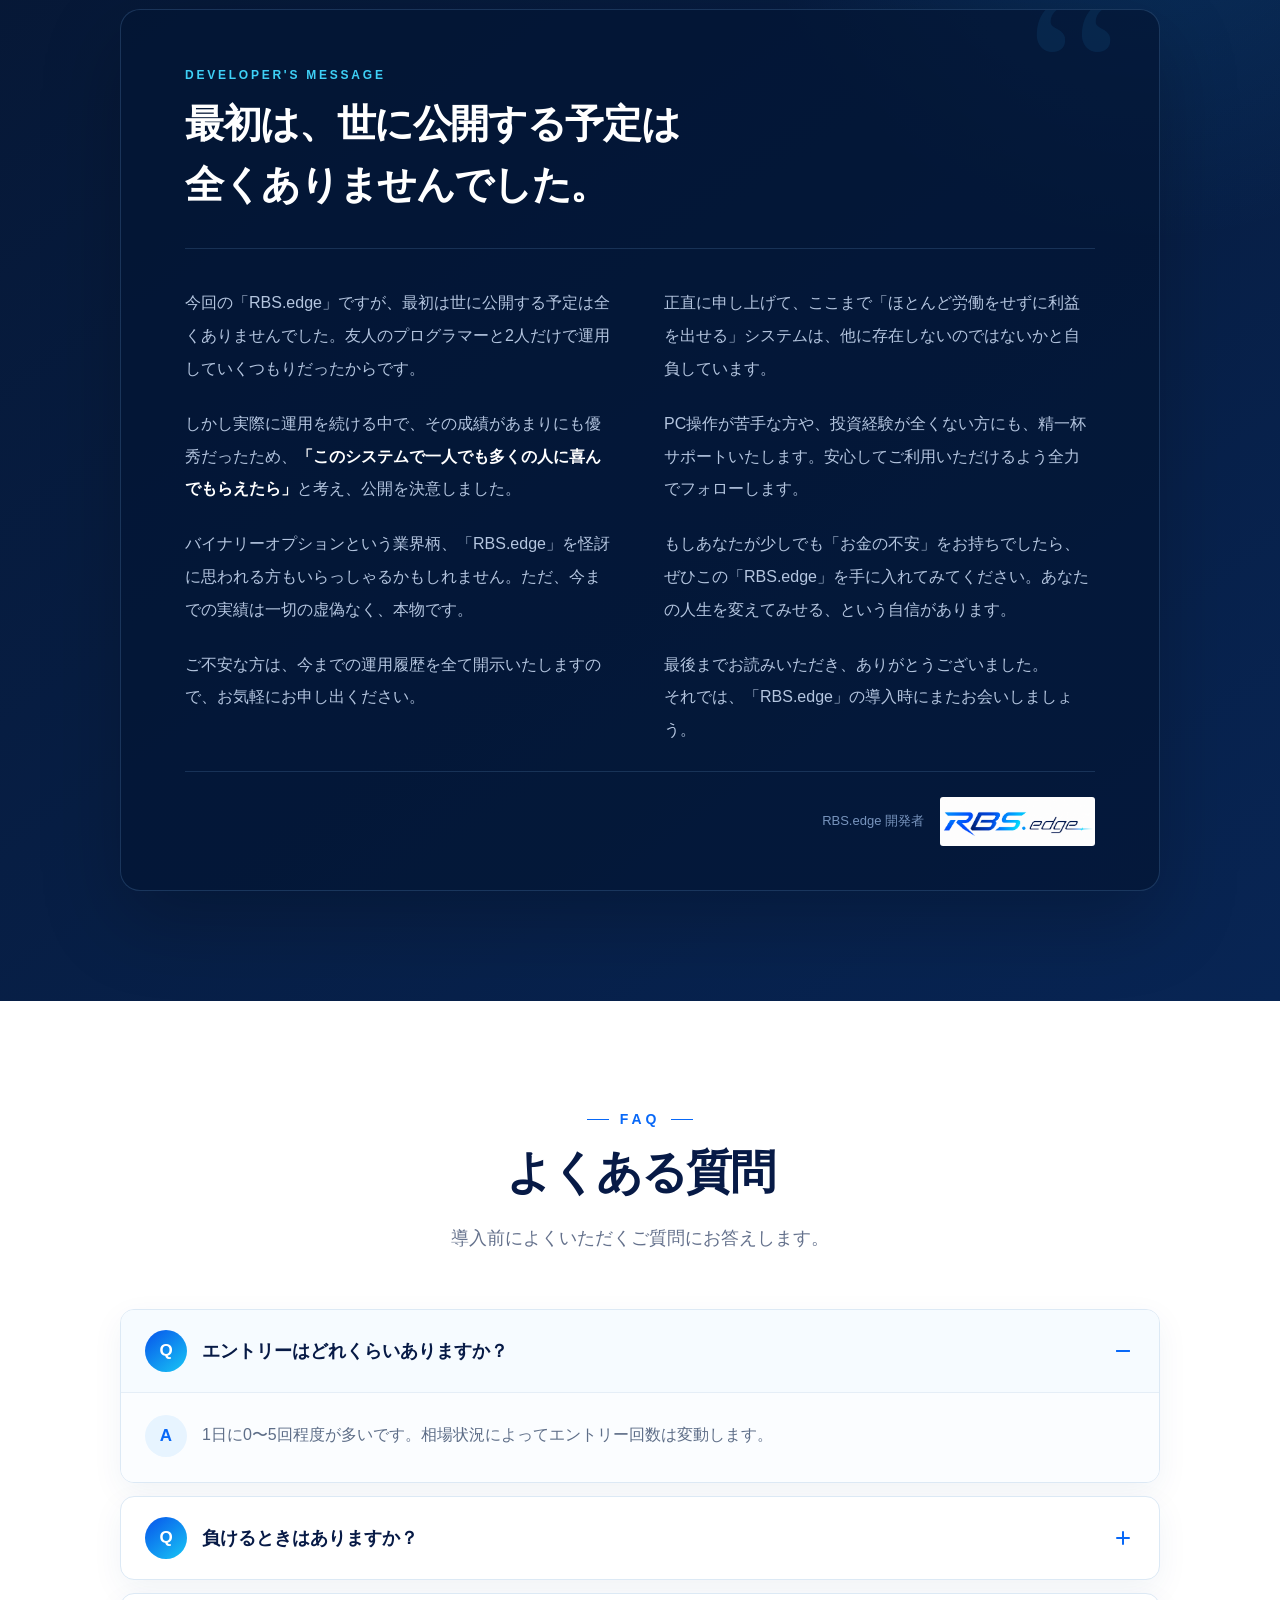
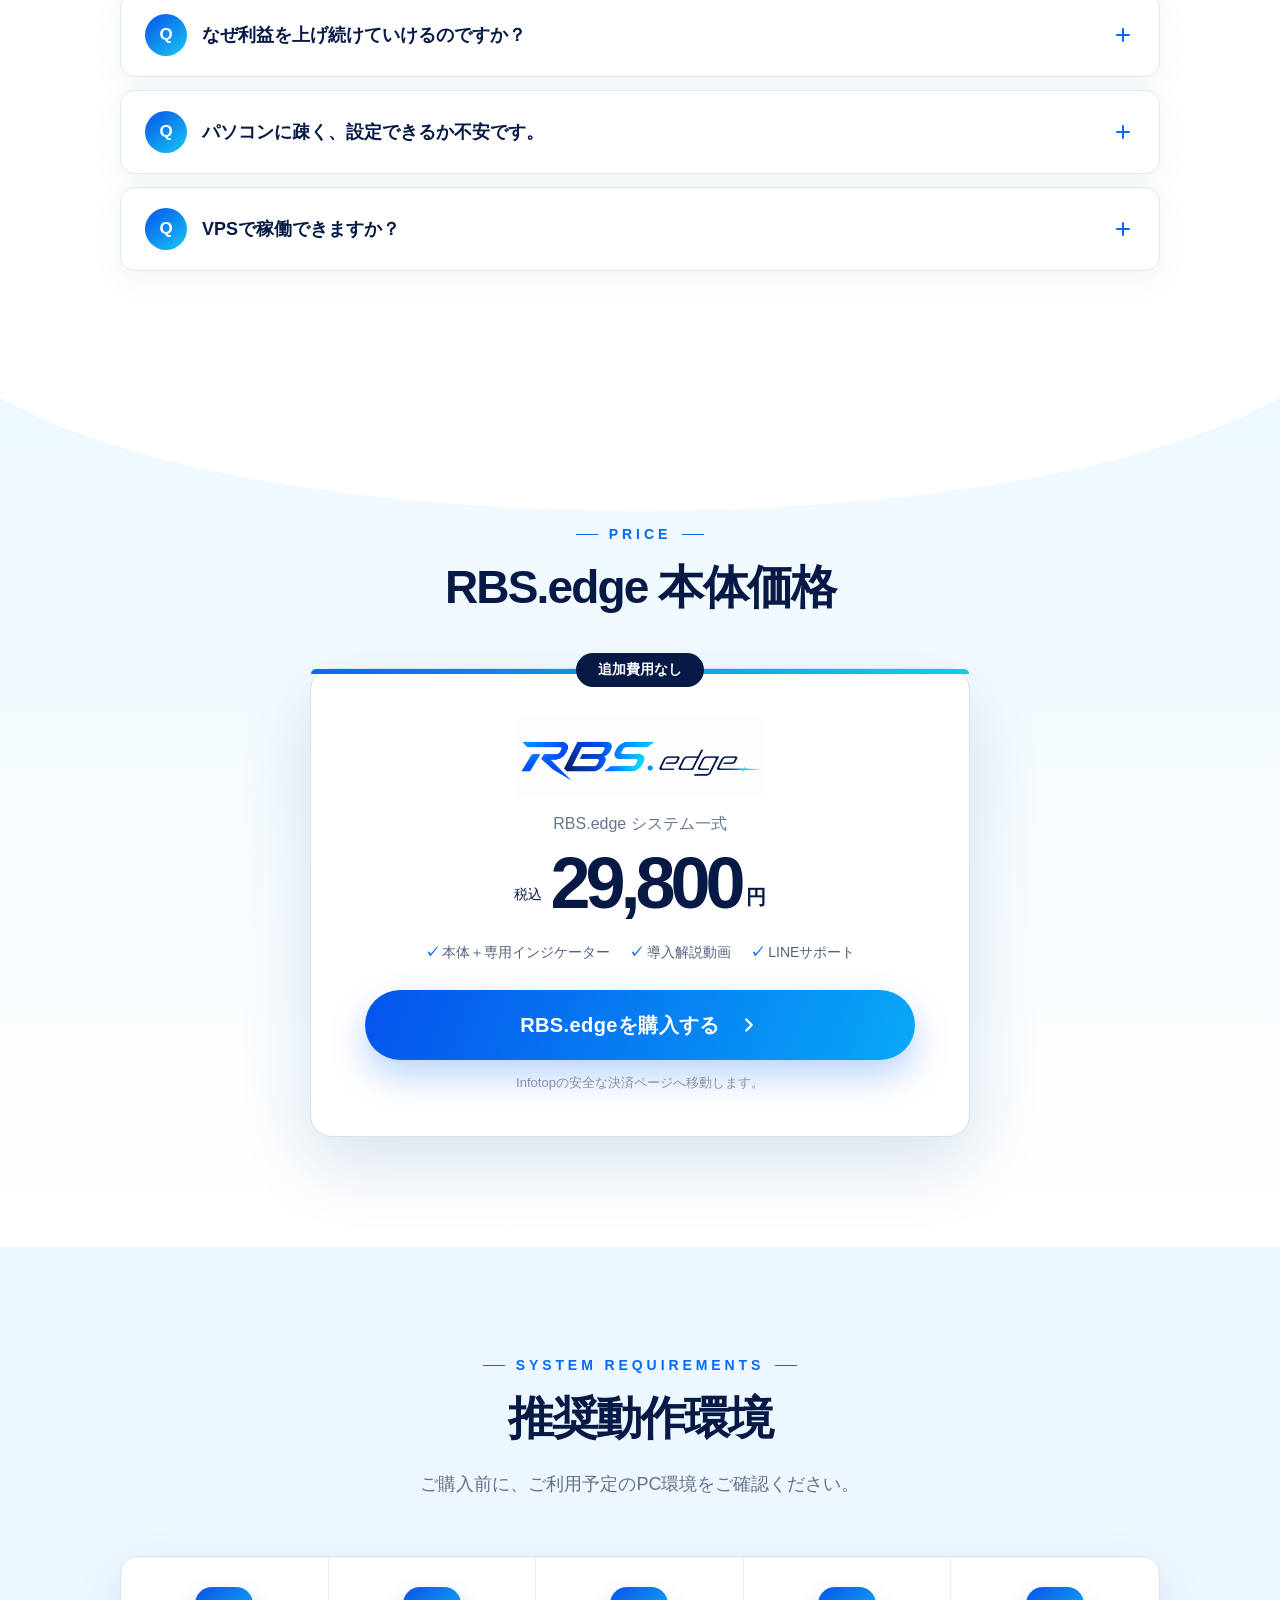
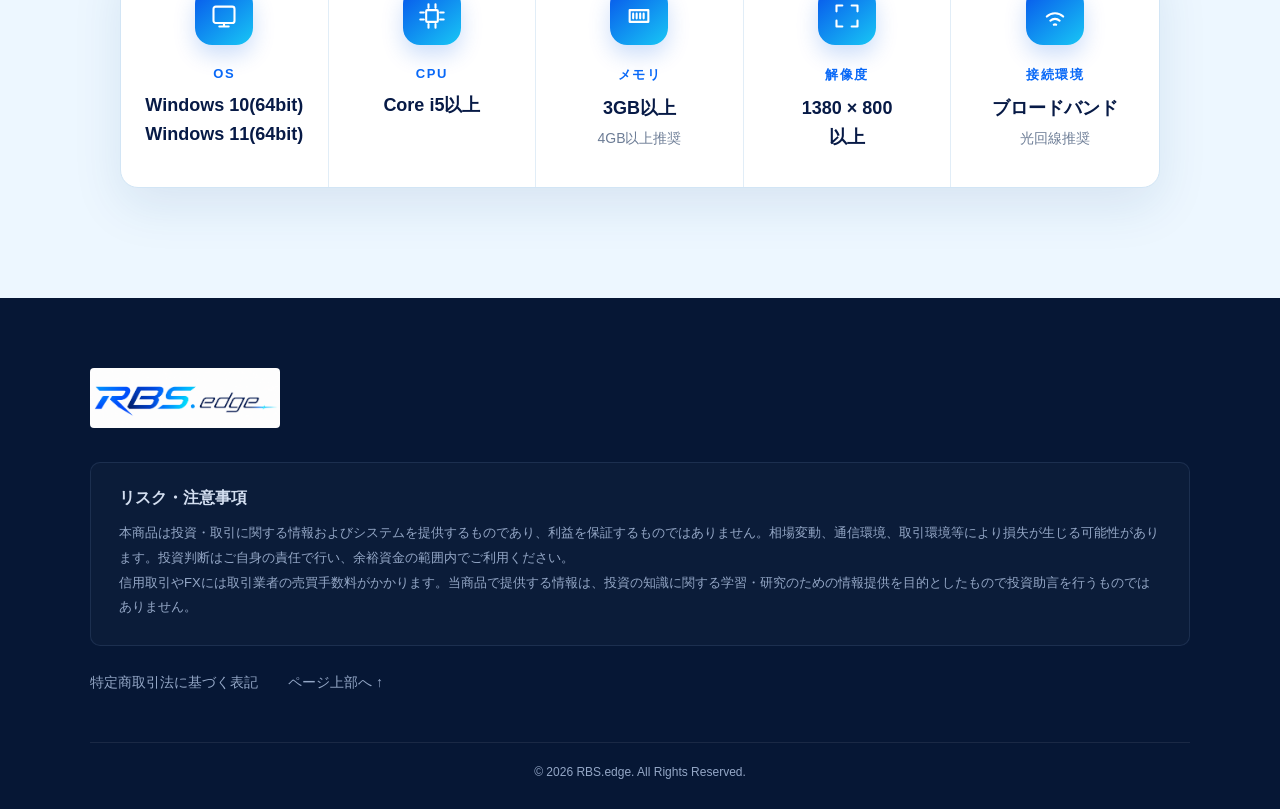
==== commit c65245ec: "コンテンツとエントリーロジック説明を更新" ====
--- a/index.html
+++ b/index.html
@@ -142,10 +142,90 @@
             <div class="feature-icon green">
               <svg viewBox="0 0 24 24" aria-hidden="true"><path d="M20 11a8 8 0 1 1-3-6"/><path d="M17 3v5h5"/><path d="M8 12h8M8 9h5m-5 6h6"/></svg>
             </div>
-            <h3>公式LINE <em>半永久</em>サポート</h3>
+            <h3>公式LINE <em>無期限</em>サポート</h3>
             <p>導入時の不明点から運用中の相談まで、公式LINEから継続してサポートします。</p>
           </article>
         </div>
+      </div>
+    </section>
+
+    <section class="logic-section section" id="logic">
+      <div class="section-inner">
+        <p class="section-kicker">ENTRY LOGIC</p>
+        <h2>複数の視点から、エントリーを判断</h2>
+        <p class="section-intro">ひとつの指標だけに頼らず、相場の勢い・時間軸・タイミングを組み合わせて短期的な値動きを捉えます。</p>
+
+        <div class="logic-flow">
+          <article class="logic-card reveal">
+            <span class="logic-index">01</span>
+            <div class="logic-icon">
+              <svg viewBox="0 0 24 24" aria-hidden="true"><path d="M3 17h3l2-8 3 11 3-15 3 12h4"/></svg>
+            </div>
+            <p class="logic-label">VOLATILITY</p>
+            <h3>ATRで相場の勢いを確認</h3>
+            <p>ATRを用いて、その時点の相場の勢いと変動幅を確認。値動きの状態を捉え、エントリー判断の材料にします。</p>
+          </article>
+
+          <div class="logic-connector" aria-hidden="true"><span>＋</span></div>
+
+          <article class="logic-card reveal">
+            <span class="logic-index">02</span>
+            <div class="logic-icon">
+              <svg viewBox="0 0 24 24" aria-hidden="true"><circle cx="12" cy="12" r="9"/><path d="M12 7v5l4 2"/><path d="M5 5l2 2m10-2-2 2"/></svg>
+            </div>
+            <p class="logic-label">MULTI TIMEFRAME</p>
+            <h3>複数時間足の動きを分析</h3>
+            <p>単一の時間足だけではなく、複数時間足の値動きを確認。異なる時間軸の情報を基に総合的に判断します。</p>
+          </article>
+
+          <div class="logic-connector" aria-hidden="true"><span>＋</span></div>
+
+          <article class="logic-card reveal">
+            <span class="logic-index">03</span>
+            <div class="logic-icon">
+              <svg viewBox="0 0 24 24" aria-hidden="true"><path d="M4 19V5m0 14h16"/><path d="m7 15 3-4 3 2 4-6"/><path d="M17 4v3h3"/></svg>
+            </div>
+            <p class="logic-label">ENTRY TIMING</p>
+            <h3>時間を起点に短期の動きを狙う</h3>
+            <p>特定の時間を起点として、短期的に生まれる値動きを狙うロジック。条件が重なった場面でエントリーを判断します。</p>
+          </article>
+        </div>
+
+        <div class="logic-environment reveal">
+          <div class="logic-environment-icon">
+            <svg viewBox="0 0 24 24" aria-hidden="true"><path d="M4 19V8l8-5 8 5v11"/><path d="M8 19v-5h8v5M7 10h.01M12 10h.01M17 10h.01"/></svg>
+          </div>
+          <div>
+            <span>WIDE MARKET CONDITIONS</span>
+            <strong>経済指標発表時を含む、幅広い相場環境を想定</strong>
+            <p>通常時だけに限定せず、経済指標発表時を含むさまざまな値動きを想定して設計・検証しています。</p>
+          </div>
+        </div>
+
+        <div class="user-settings reveal">
+          <div class="user-settings-heading">
+            <span>EASY SETTINGS</span>
+            <h3>購入者様が設定できるのは、わずか2項目だけ</h3>
+            <p>複雑なロジック設定やパラメータ調整は必要ありません。</p>
+          </div>
+          <div class="user-settings-grid">
+            <article class="user-setting-item">
+              <span class="user-setting-number">01</span>
+              <div>
+                <h4>自動売買のオン・オフ</h4>
+                <p>運用状況に合わせて、システムの稼働と停止を切り替えられます。</p>
+              </div>
+            </article>
+            <article class="user-setting-item">
+              <span class="user-setting-number">02</span>
+              <div>
+                <h4>エントリー金額の変更</h4>
+                <p>ご自身の運用資金に合わせて、1回あたりのエントリー金額を変更できます。</p>
+              </div>
+            </article>
+          </div>
+        </div>
+        <p class="logic-note">※具体的な判定条件やパラメータは独自ロジックに関わるため公開していません。</p>
       </div>
     </section>
 
@@ -303,7 +383,7 @@
             </a>
           </div>
         </div>
-        <!-- <p class="result-note">※掲載内容は過去の運用結果・個人の感想であり、将来の利益や同様の成果を保証するものではありません。</p> -->
+        <p class="result-note">※掲載している内容はあくまでも個人の感想です。</p>
       </div>
     </section>
 
@@ -370,7 +450,7 @@
             <div class="package-icon line">
               <svg viewBox="0 0 24 24" aria-hidden="true"><path d="M21 11a8 8 0 0 1-9 8l-5 2 1-4a8 8 0 1 1 13-6z"/><path d="M8 11h8m-8 3h5"/></svg>
             </div>
-            <h3>公式LINE<br>半永久サポート</h3>
+            <h3>公式LINE<br>無期限サポート</h3>
             <p>導入・設定・運用中の疑問を、継続して相談できます。</p>
           </article>
         </div>
@@ -546,7 +626,9 @@
       <img src="assets/logo.png" alt="RBS.edge">
       <div class="footer-copy">
         <h2>リスク・注意事項</h2>
-        <p>本商品は投資・取引に関する情報およびシステムを提供するものであり、利益を保証するものではありません。相場変動、通信環境、取引環境等により損失が生じる可能性があります。投資判断はご自身の責任で行い、余裕資金の範囲内でご利用ください。</p>
+        <p>本商品は投資・取引に関する情報およびシステムを提供するものであり、利益を保証するものではありません。相場変動、通信環境、取引環境等により損失が生じる可能性があります。投資判断はご自身の責任で行い、余裕資金の範囲内でご利用ください。
+          <br>信用取引やFXには取引業者の売買手数料がかかります。当商品で提供する情報は、投資の知識に関する学習・研究のための情報提供を目的としたもので投資助言を行うものではありません。
+        </p>
       </div>
       <div class="footer-links">
         <a href="legal.html">特定商取引法に基づく表記</a>
--- a/styles.css
+++ b/styles.css
@@ -280,6 +280,165 @@
 .feature-card h3 { margin: 0 0 16px; color: var(--navy); font-size: 20px; line-height: 1.55; }
 .feature-card h3 em { display: block; color: var(--blue); font-size: 28px; font-style: normal; }
 .feature-card p { margin: 0; color: var(--muted); font-size: 16px; line-height: 1.85; }
+
+.logic-section {
+  position: relative;
+  overflow: hidden;
+  background: #fff;
+}
+.logic-section::before {
+  content: "";
+  position: absolute;
+  top: 95px;
+  left: 50%;
+  width: min(1040px, 90%);
+  height: 1px;
+  transform: translateX(-50%);
+  background: linear-gradient(90deg, transparent, #d5e9f8, transparent);
+}
+.logic-flow {
+  display: grid;
+  grid-template-columns: 1fr 52px 1fr 52px 1fr;
+  align-items: center;
+  gap: 0;
+}
+.logic-card {
+  position: relative;
+  min-height: 370px;
+  overflow: hidden;
+  padding: 38px 30px 32px;
+  border: 1px solid #dceaf6;
+  border-radius: 18px;
+  background: linear-gradient(155deg, #fff, #f5faff);
+  box-shadow: 0 18px 48px rgba(18, 67, 121, .09);
+}
+.logic-index {
+  position: absolute;
+  top: 14px;
+  right: 18px;
+  color: #e2effa;
+  font-size: 48px;
+  font-weight: 900;
+  letter-spacing: -.08em;
+}
+.logic-icon {
+  position: relative;
+  display: grid;
+  width: 68px;
+  height: 68px;
+  margin-bottom: 25px;
+  place-items: center;
+  border-radius: 19px;
+  color: #fff;
+  background: linear-gradient(140deg, #0753eb, #18c7f5);
+  box-shadow: 0 12px 25px rgba(9, 105, 234, .22);
+}
+.logic-icon svg { width: 34px; }
+.logic-label {
+  margin: 0 0 9px !important;
+  color: var(--blue) !important;
+  font-size: 11px !important;
+  font-weight: 900;
+  letter-spacing: .16em;
+}
+.logic-card h3 { margin: 0 0 15px; color: var(--navy); font-size: 21px; line-height: 1.55; }
+.logic-card > p:last-child { margin: 0; color: var(--muted); font-size: 15px; line-height: 1.9; }
+.logic-connector { display: grid; place-items: center; }
+.logic-connector span {
+  display: grid;
+  width: 34px;
+  height: 34px;
+  place-items: center;
+  border: 1px solid #cfe3f4;
+  border-radius: 50%;
+  color: var(--blue);
+  background: #fff;
+  font-size: 20px;
+  font-weight: 400;
+  box-shadow: 0 7px 18px rgba(14, 80, 151, .08);
+}
+.logic-environment {
+  display: grid;
+  grid-template-columns: 72px 1fr;
+  align-items: center;
+  gap: 23px;
+  margin-top: 24px;
+  padding: 25px 30px;
+  border: 1px solid #cfe5f5;
+  border-radius: 16px;
+  background: linear-gradient(100deg, #eef8ff, #f9fcff);
+}
+.logic-environment-icon {
+  display: grid;
+  width: 72px;
+  height: 72px;
+  place-items: center;
+  border-radius: 50%;
+  color: #fff;
+  background: var(--navy);
+}
+.logic-environment-icon svg { width: 34px; }
+.logic-environment span {
+  display: block;
+  margin-bottom: 5px;
+  color: var(--blue);
+  font-size: 11px;
+  font-weight: 900;
+  letter-spacing: .16em;
+}
+.logic-environment strong { color: var(--navy); font-size: 20px; line-height: 1.6; }
+.logic-environment p { margin: 5px 0 0; color: var(--muted); font-size: 14px; line-height: 1.8; }
+.user-settings {
+  margin-top: 24px;
+  padding: 32px;
+  border: 1px solid #dceaf6;
+  border-radius: 18px;
+  background: #fff;
+  box-shadow: 0 18px 48px rgba(18, 67, 121, .07);
+}
+.user-settings-heading { margin-bottom: 24px; text-align: center; }
+.user-settings-heading > span {
+  display: block;
+  margin-bottom: 7px;
+  color: var(--blue);
+  font-size: 11px;
+  font-weight: 900;
+  letter-spacing: .16em;
+}
+.user-settings-heading h3 { margin: 0; color: var(--navy); font-size: 24px; line-height: 1.55; }
+.user-settings-heading p { margin: 7px 0 0; color: var(--muted); font-size: 15px; }
+.user-settings-grid { display: grid; grid-template-columns: repeat(2, 1fr); gap: 16px; }
+.user-setting-item {
+  display: grid;
+  grid-template-columns: 52px 1fr;
+  align-items: center;
+  gap: 17px;
+  padding: 22px;
+  border: 1px solid #d9eafb;
+  border-radius: 14px;
+  background: linear-gradient(145deg, #f4faff, #fff);
+}
+.user-setting-number {
+  display: grid;
+  width: 52px;
+  height: 52px;
+  place-items: center;
+  border-radius: 50%;
+  color: #fff;
+  background: linear-gradient(140deg, #0753eb, #18c7f5);
+  font-size: 15px;
+  font-weight: 900;
+  box-shadow: 0 9px 20px rgba(9, 105, 234, .2);
+}
+.user-setting-item h4 { margin: 0 0 5px; color: var(--navy); font-size: 18px; line-height: 1.5; }
+.user-setting-item p { margin: 0; color: var(--muted); font-size: 14px; line-height: 1.75; }
+.logic-note {
+  margin: 18px 0 0;
+  color: #8793a7;
+  font-size: 11px;
+  line-height: 1.8;
+  text-align: center;
+}
 
 .results-section {
   position: relative;
@@ -866,6 +1025,8 @@
   .site-header .button-small { margin-left: auto; }
   .feature-grid { grid-template-columns: repeat(2, 1fr); }
   .feature-card { min-height: 320px; }
+  .logic-flow { grid-template-columns: 1fr; gap: 13px; }
+  .logic-card { min-height: 0; }
   .backtest-panel { grid-template-columns: 1fr; }
   .backtest-copy { padding: 40px; }
   .backtest-visual { min-height: 320px; }
@@ -901,6 +1062,20 @@
   .feature-card { min-height: 0; padding: 29px 25px; }
   .feature-icon { width: 60px; height: 60px; margin-bottom: 22px; }
   .feature-card h3 em { display: inline; margin-right: 4px; font-size: 23px; }
+  .logic-flow { grid-template-columns: 1fr; gap: 13px; }
+  .logic-card { min-height: 0; padding: 30px 24px; }
+  .logic-connector span { width: 30px; height: 30px; font-size: 18px; }
+  .logic-environment { grid-template-columns: 1fr; gap: 16px; padding: 25px 22px; }
+  .logic-environment-icon { width: 60px; height: 60px; }
+  .logic-environment strong { font-size: 17px; }
+  .logic-environment p { font-size: 14px; }
+  .user-settings { padding: 26px 20px; }
+  .user-settings-heading h3 { font-size: 21px; }
+  .user-settings-grid { grid-template-columns: 1fr; }
+  .user-setting-item { grid-template-columns: 46px 1fr; padding: 19px 17px; }
+  .user-setting-number { width: 46px; height: 46px; }
+  .user-setting-item h4 { font-size: 17px; }
+  .logic-note { font-size: 10px; text-align: left; }
   .backtest-copy { padding: 32px 25px; }
   .backtest-copy h3 strong { font-size: 82px; }
   .backtest-visual { min-height: 270px; padding: 30px 18px 25px; }
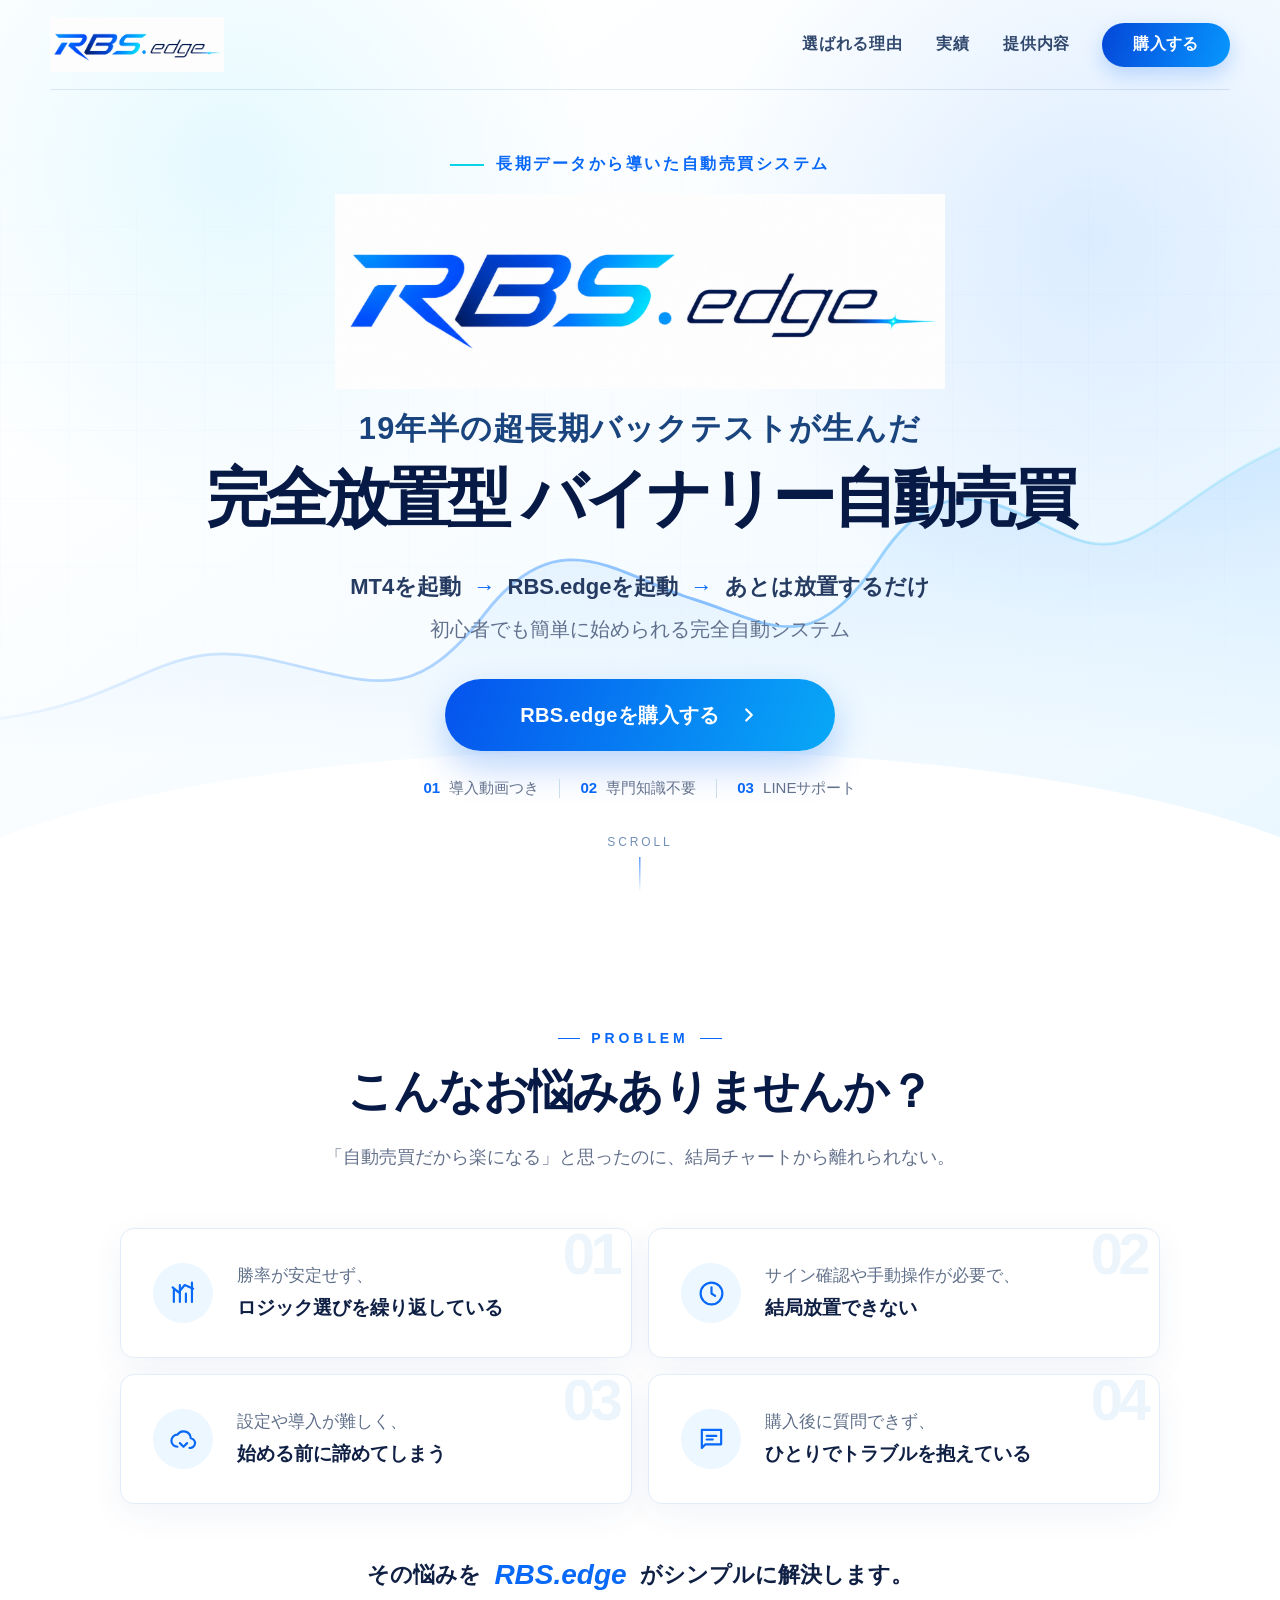
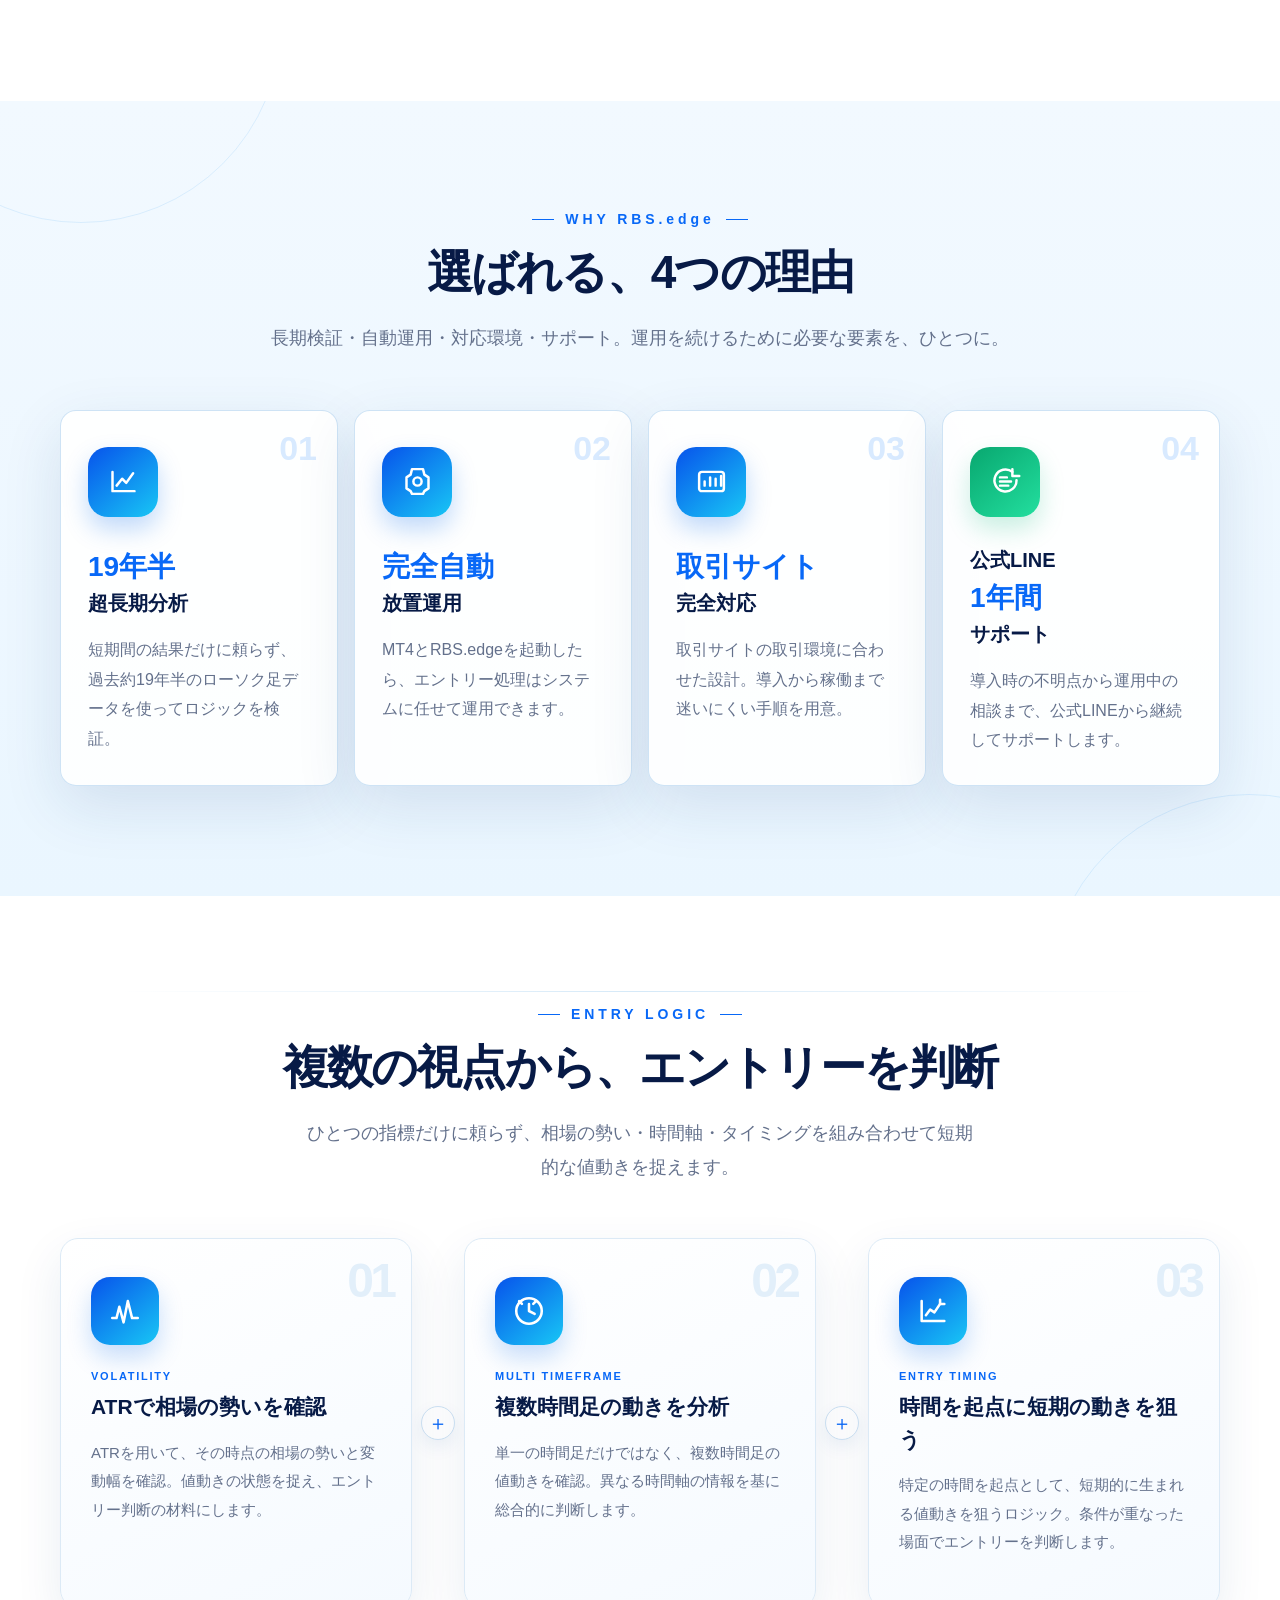
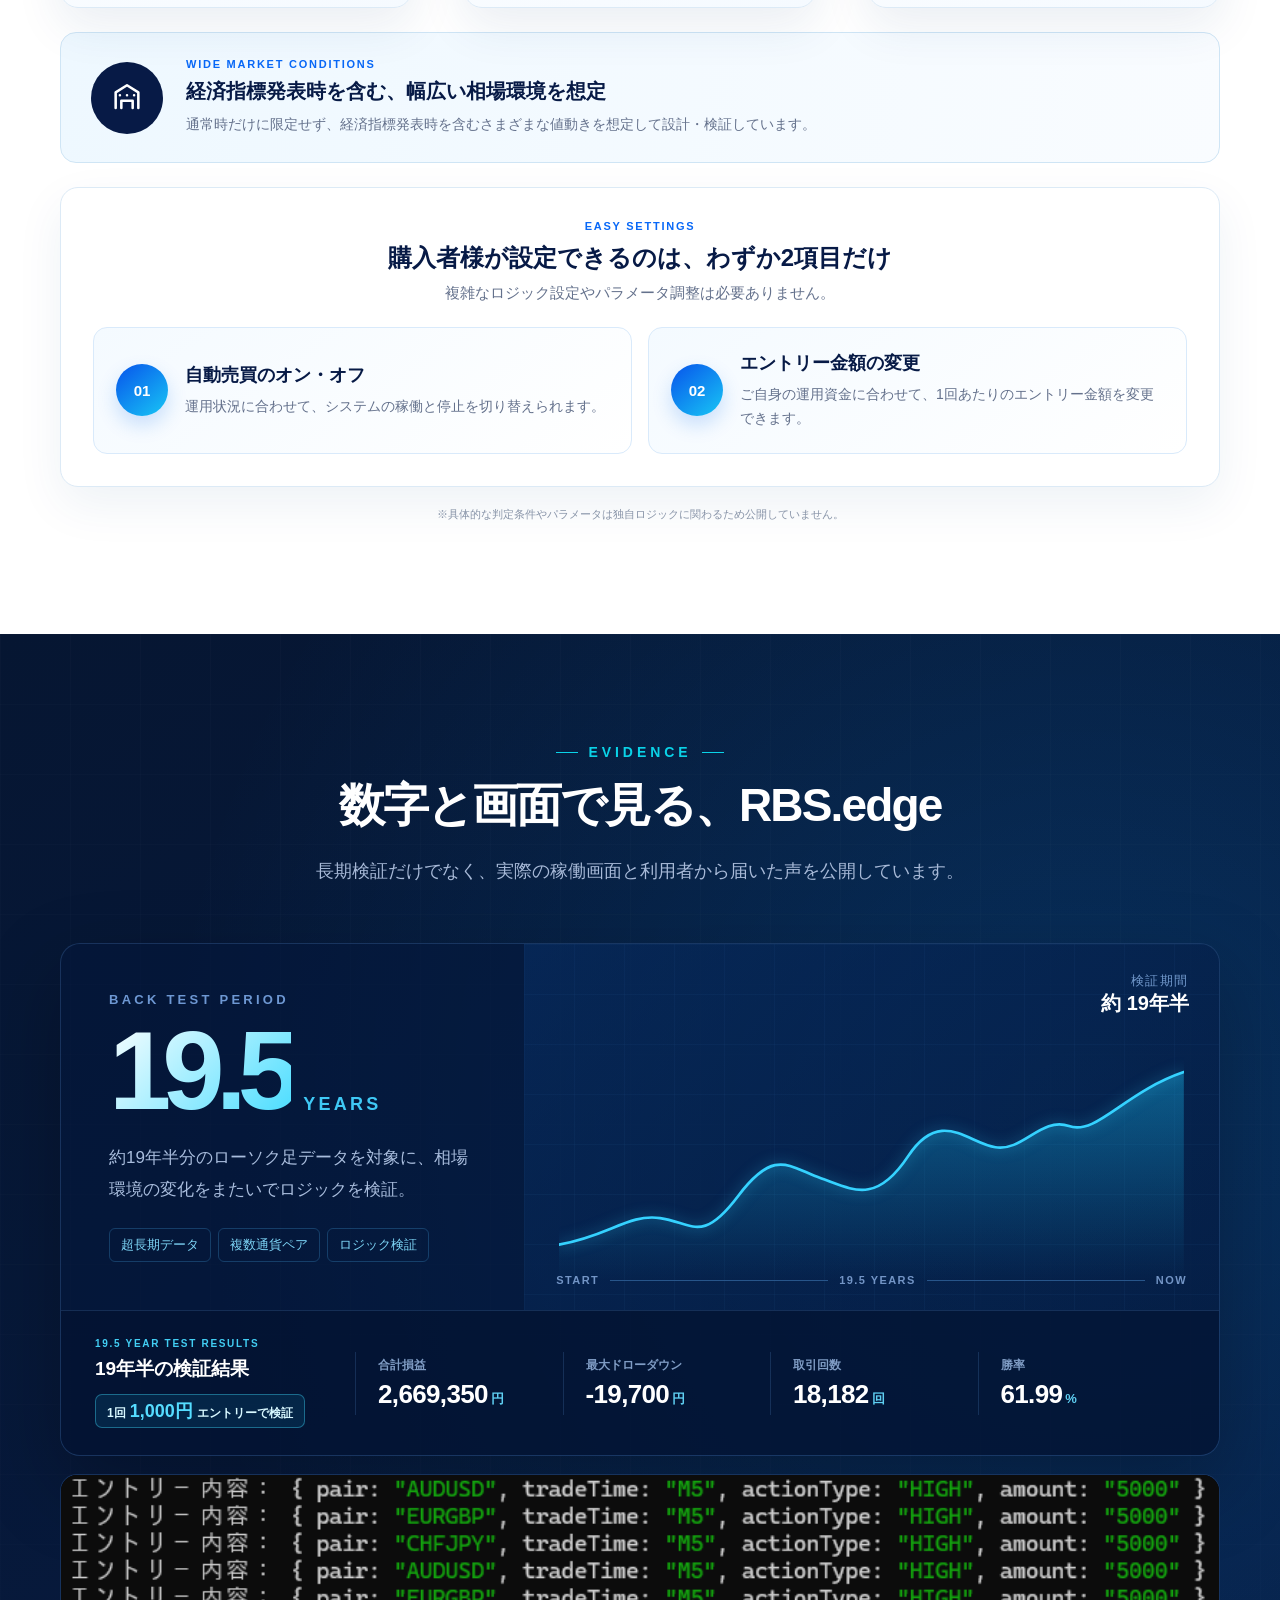
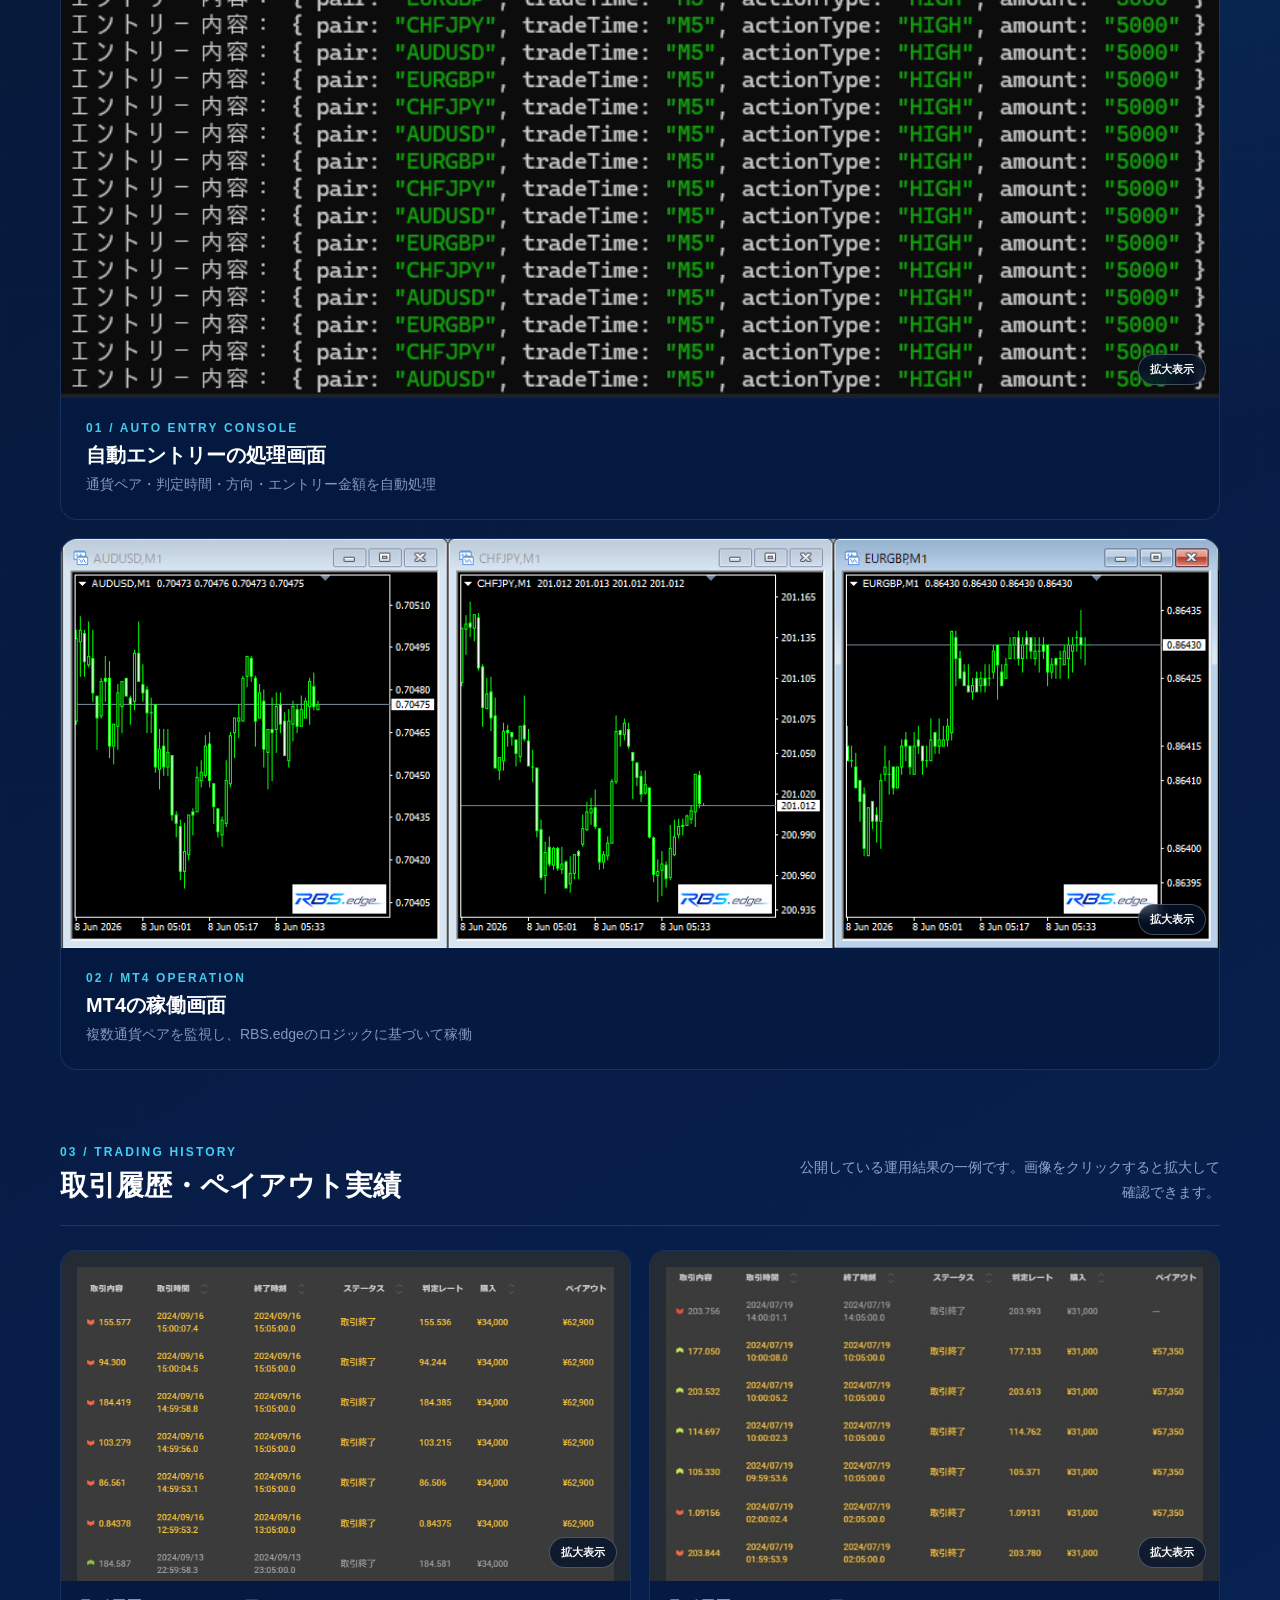
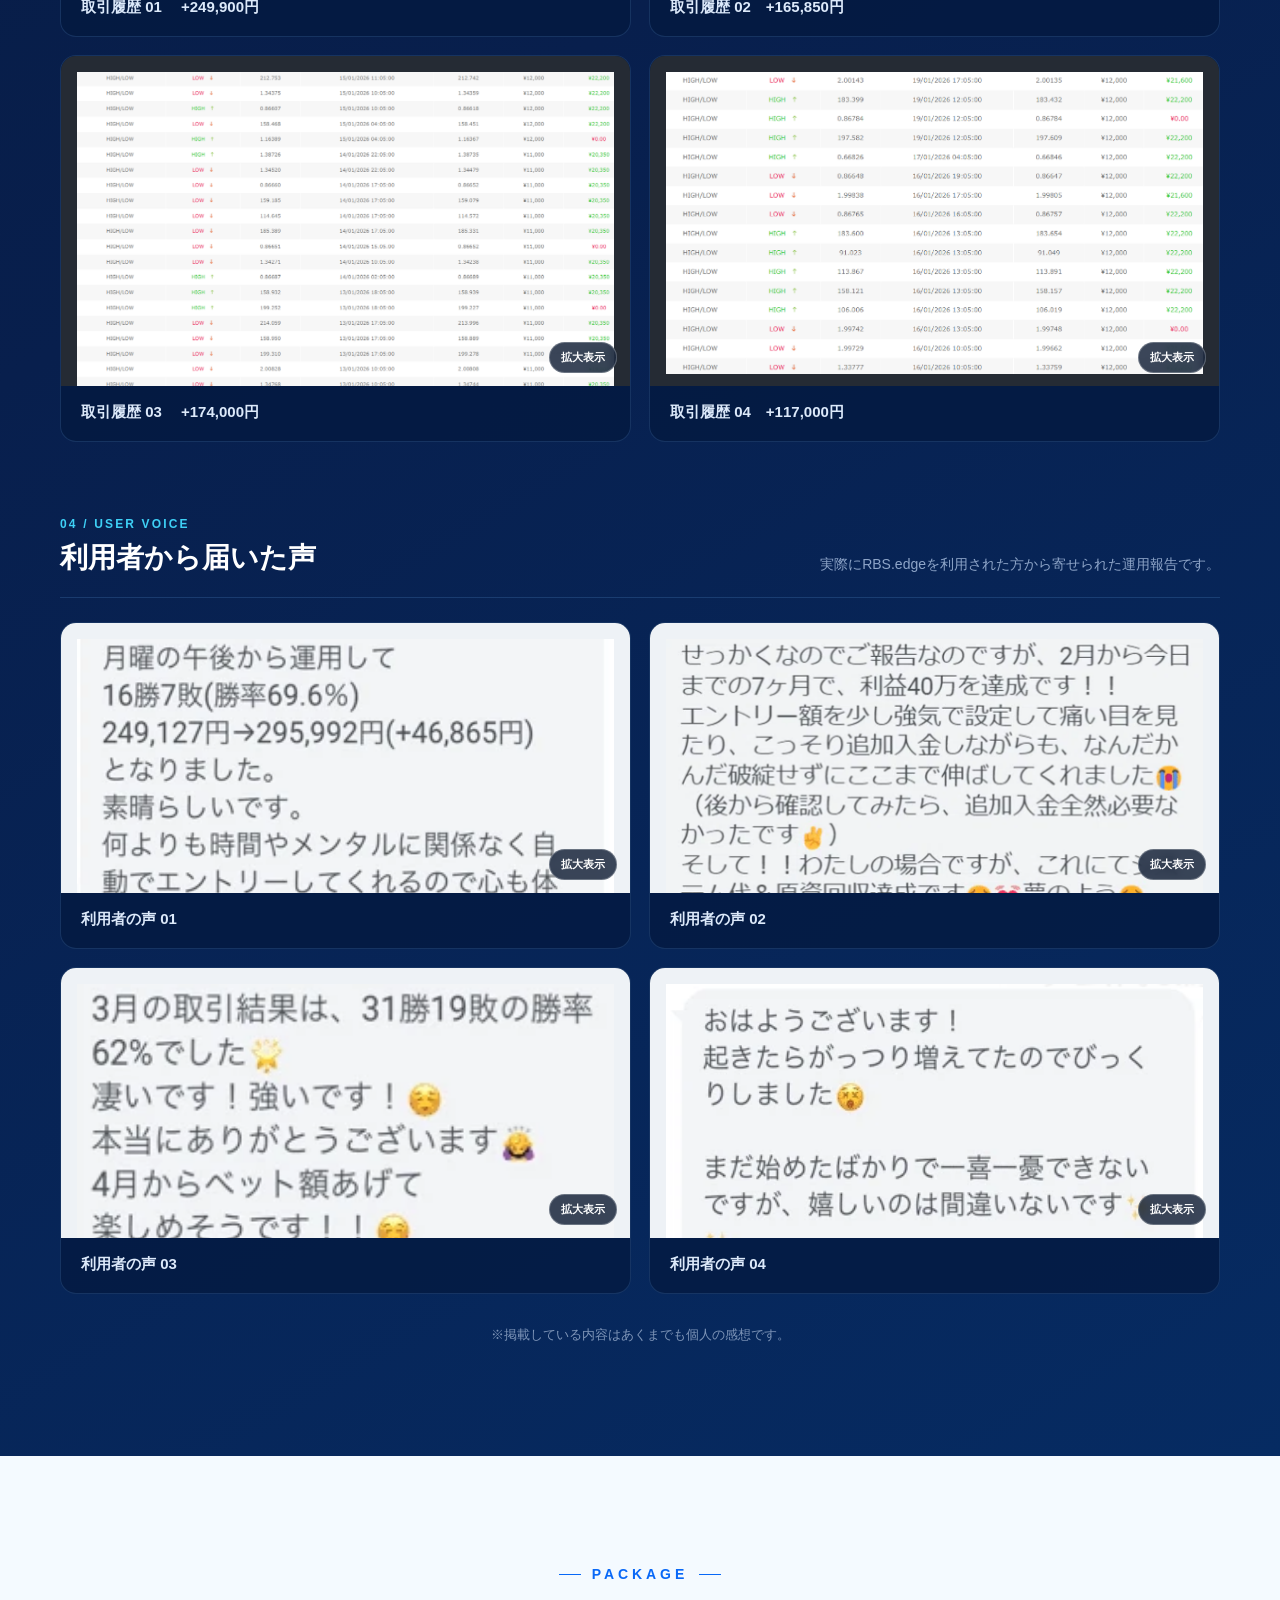
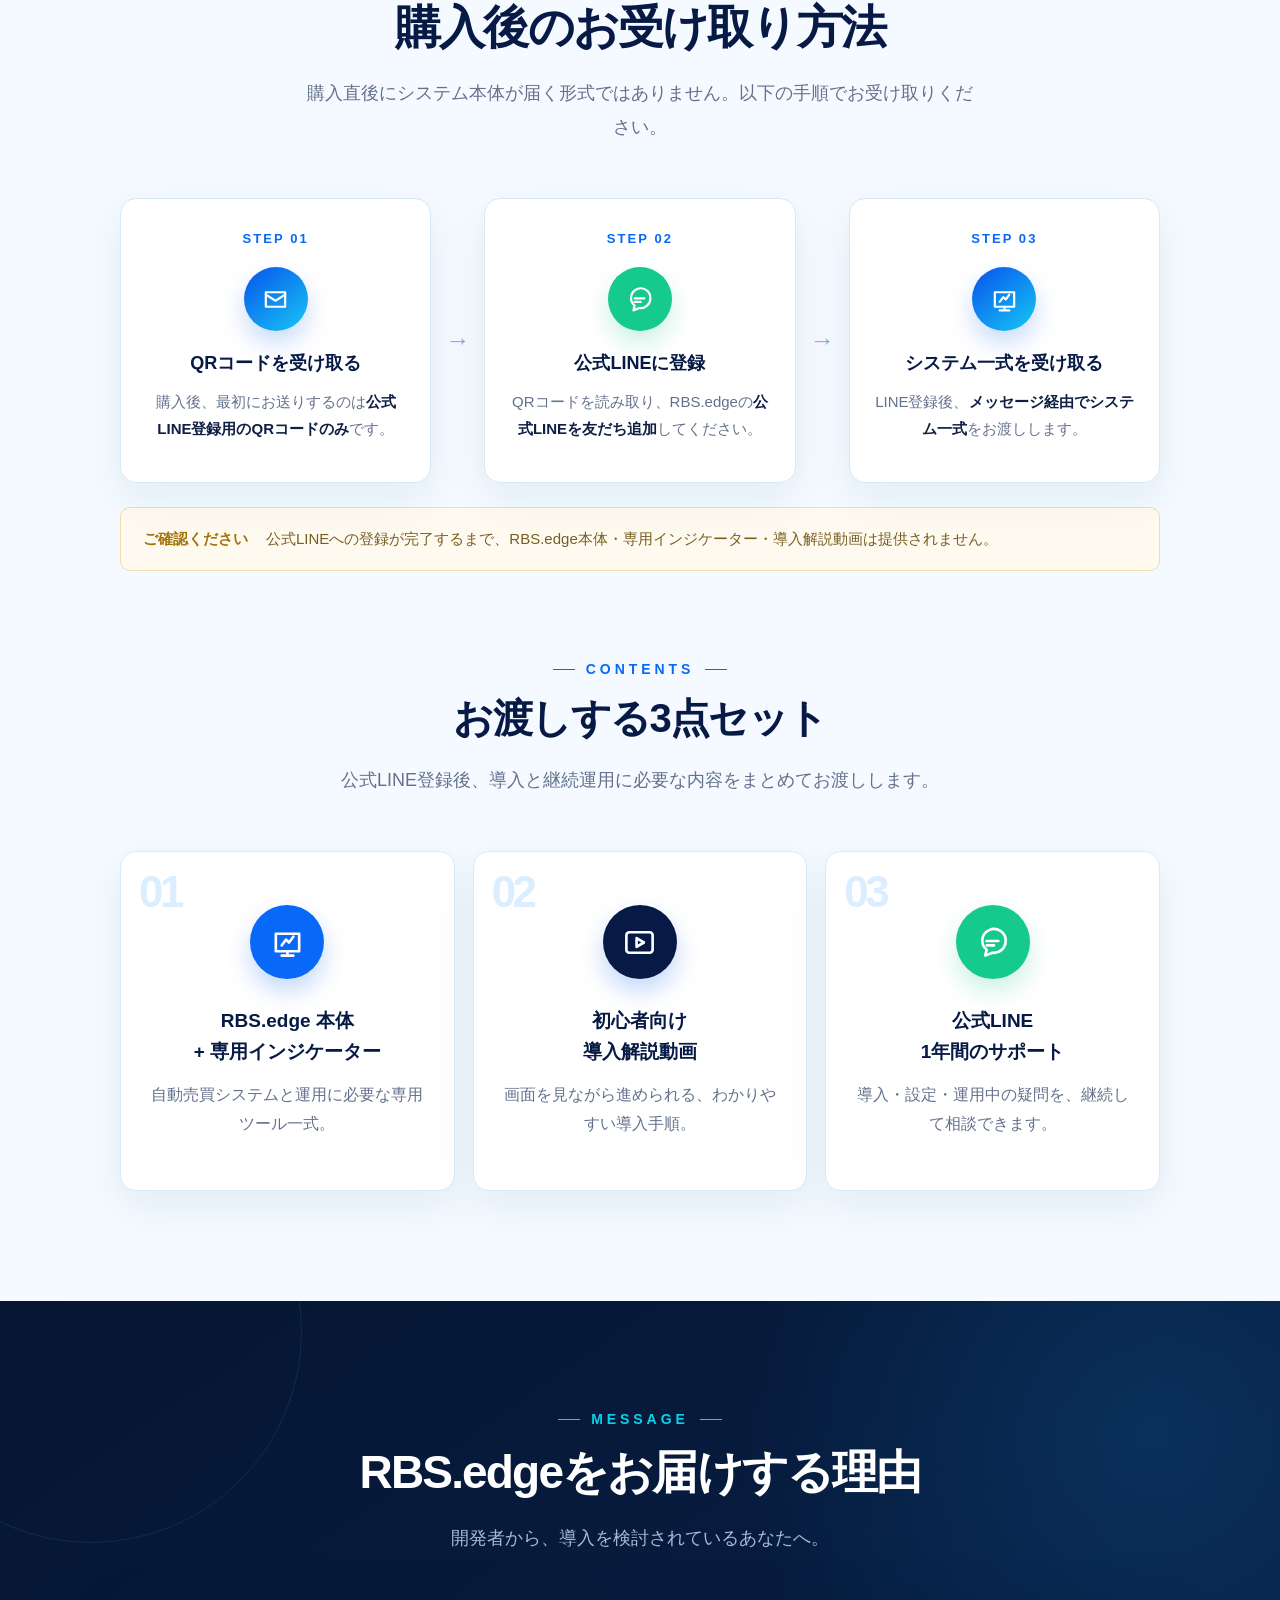
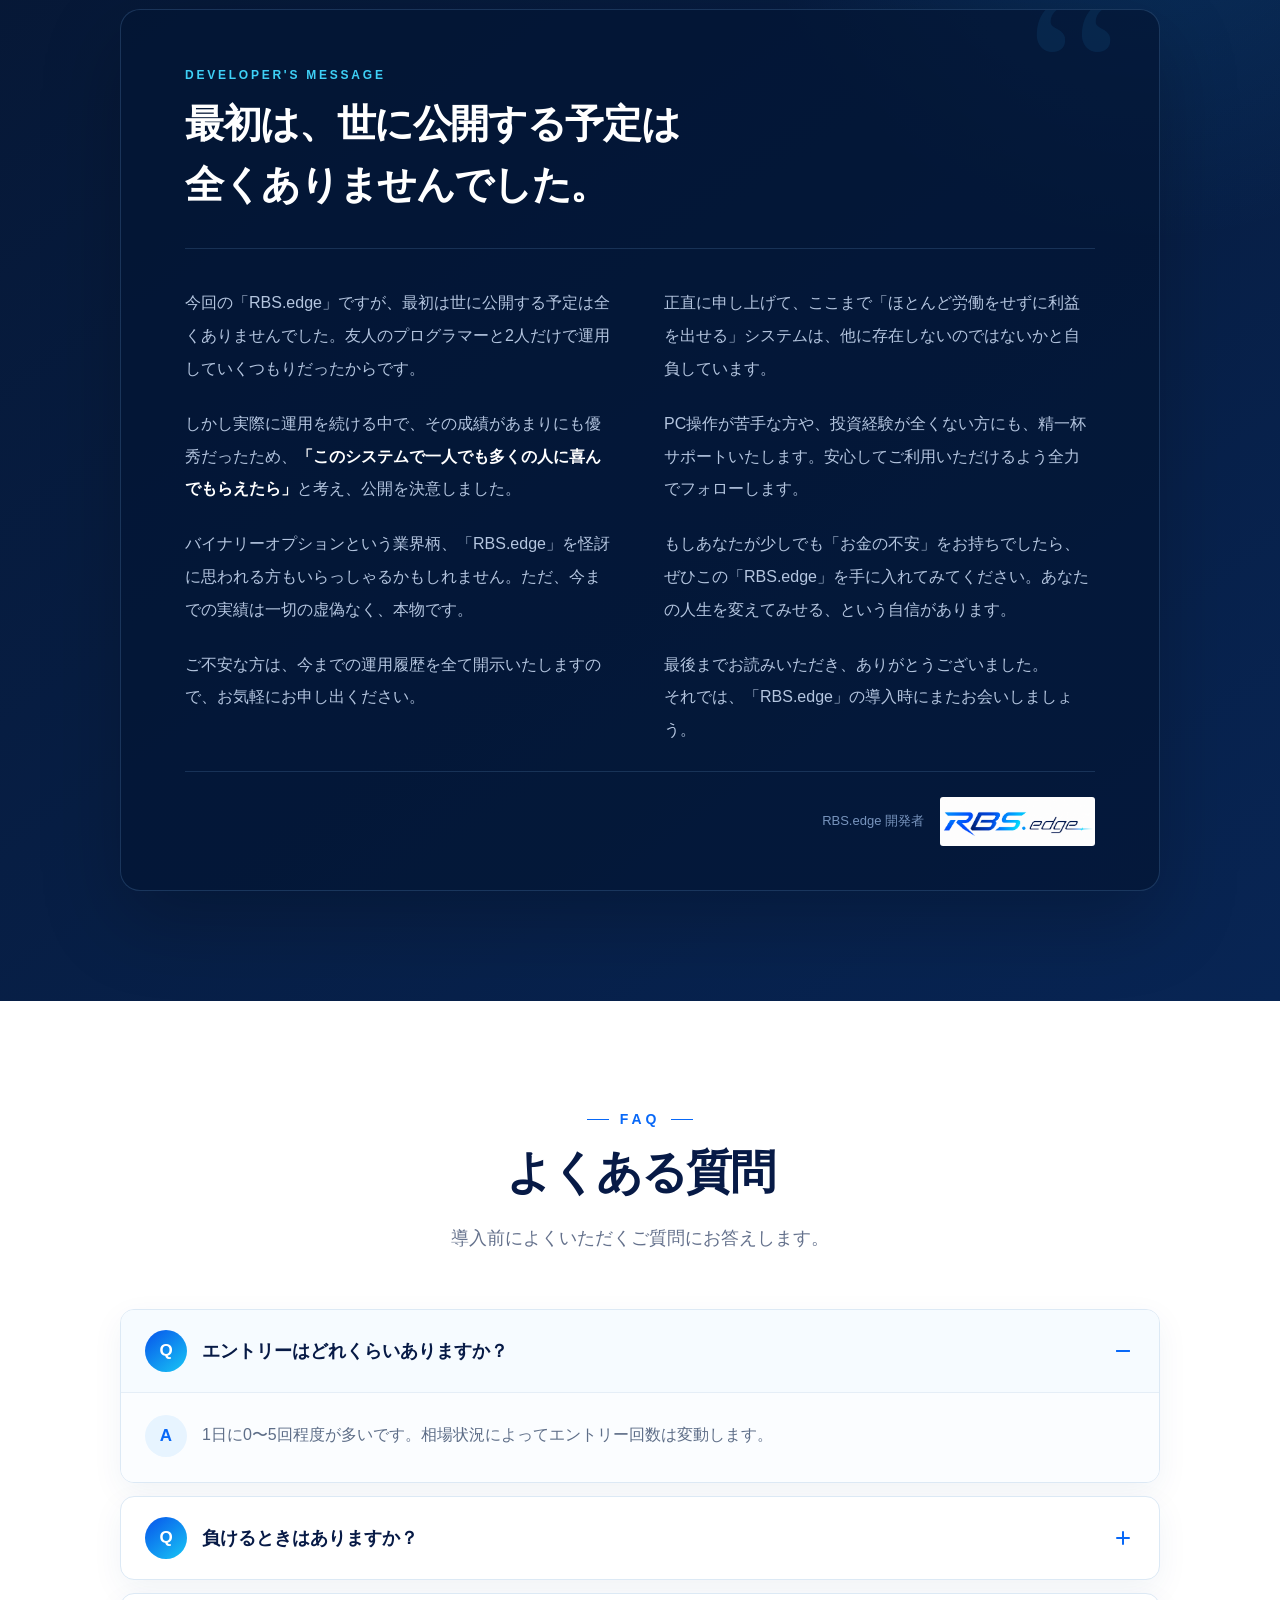
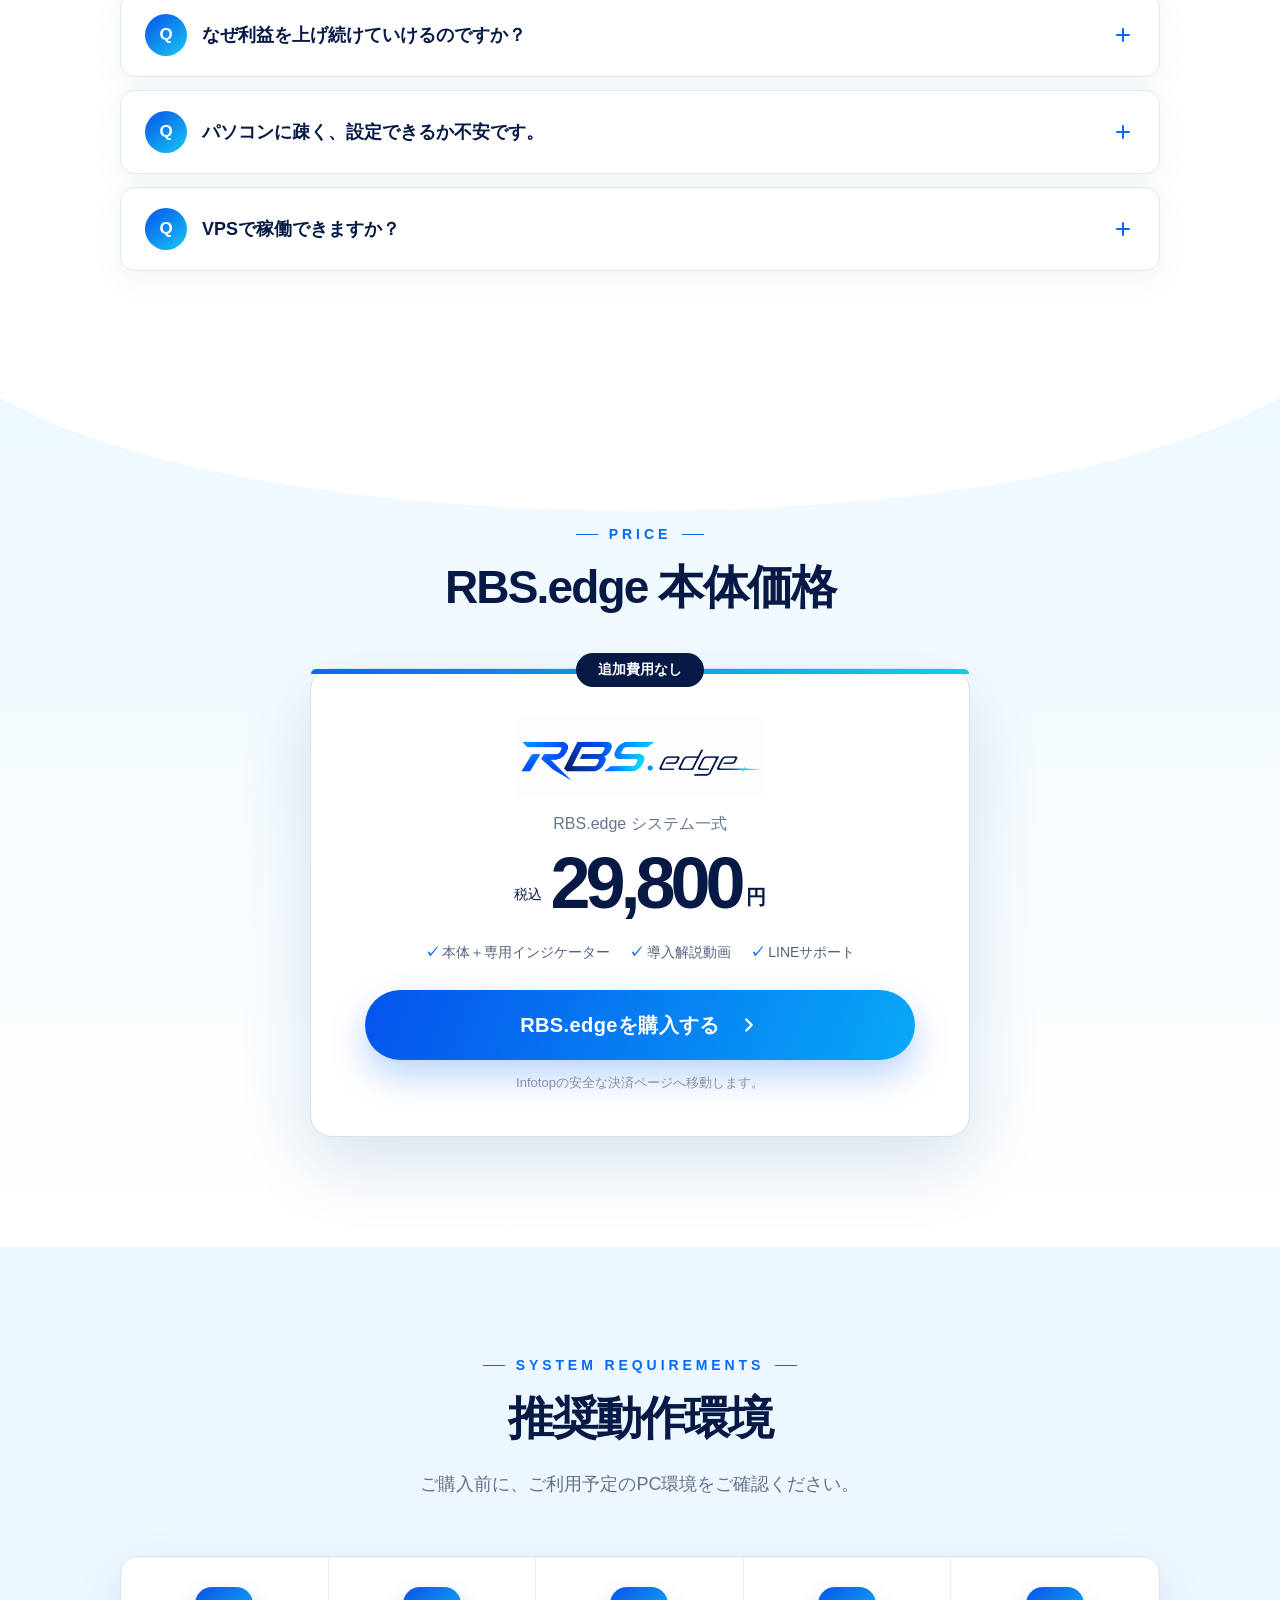
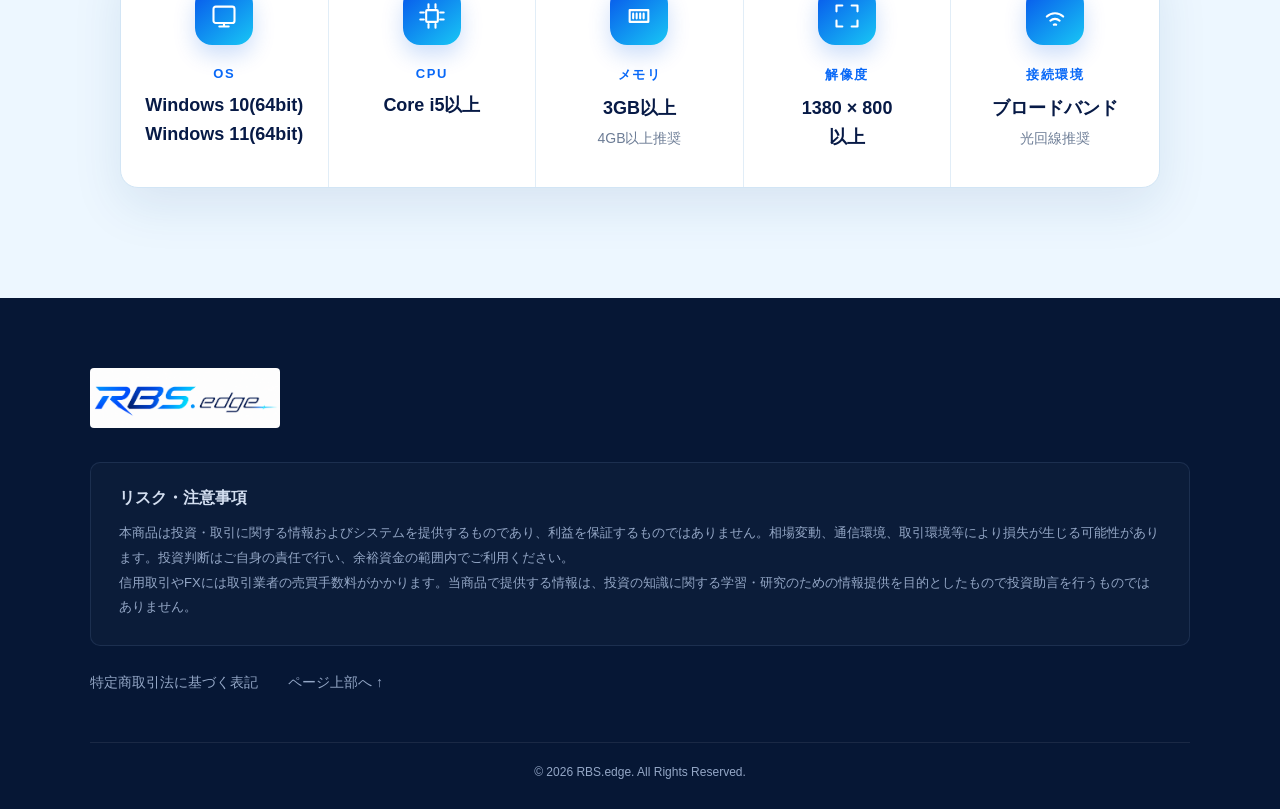
==== commit b637c809: "案内文と購入リンクを更新" ====
--- a/index.html
+++ b/index.html
@@ -142,7 +142,7 @@
             <div class="feature-icon green">
               <svg viewBox="0 0 24 24" aria-hidden="true"><path d="M20 11a8 8 0 1 1-3-6"/><path d="M17 3v5h5"/><path d="M8 12h8M8 9h5m-5 6h6"/></svg>
             </div>
-            <h3>公式LINE <em>無期限</em>サポート</h3>
+            <h3>公式LINE <em>1年間</em>サポート</h3>
             <p>導入時の不明点から運用中の相談まで、公式LINEから継続してサポートします。</p>
           </article>
         </div>
@@ -450,7 +450,7 @@
             <div class="package-icon line">
               <svg viewBox="0 0 24 24" aria-hidden="true"><path d="M21 11a8 8 0 0 1-9 8l-5 2 1-4a8 8 0 1 1 13-6z"/><path d="M8 11h8m-8 3h5"/></svg>
             </div>
-            <h3>公式LINE<br>無期限サポート</h3>
+            <h3>公式LINE<br>1年間のサポート</h3>
             <p>導入・設定・運用中の疑問を、継続して相談できます。</p>
           </article>
         </div>
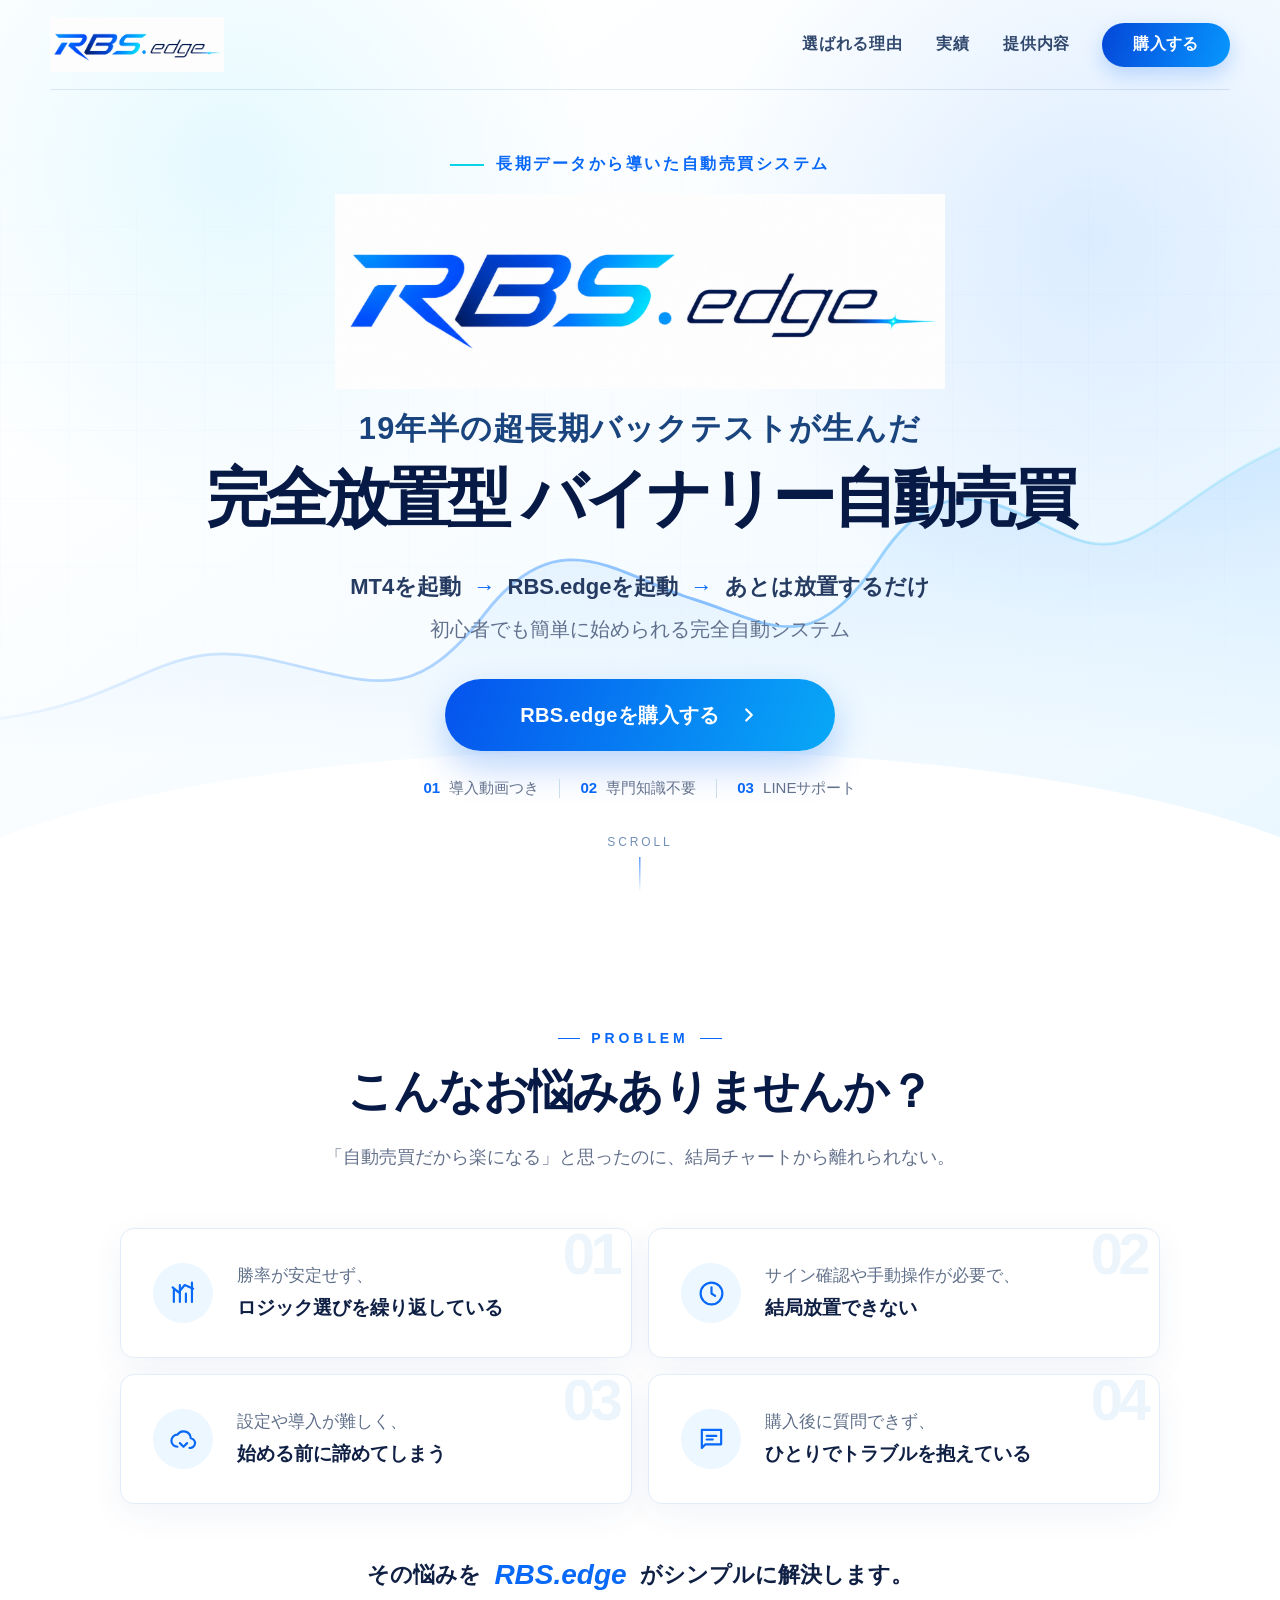
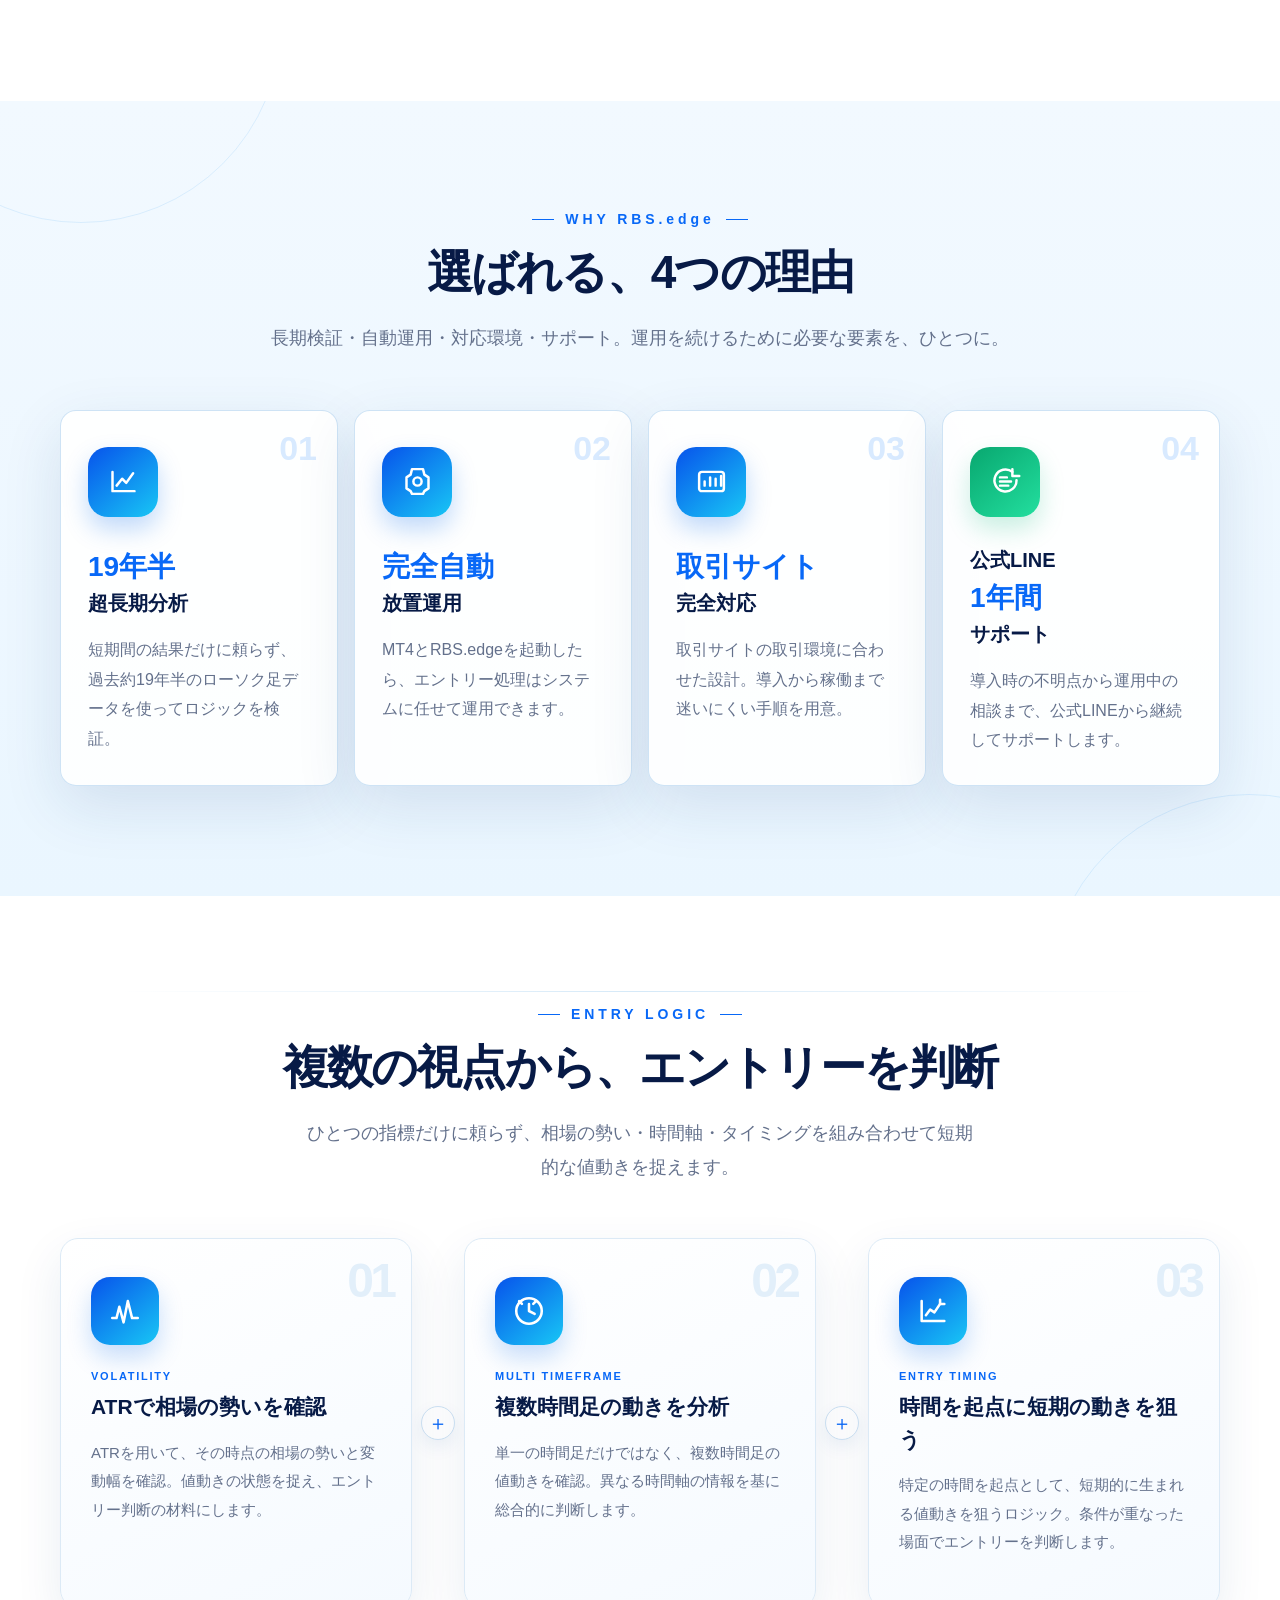
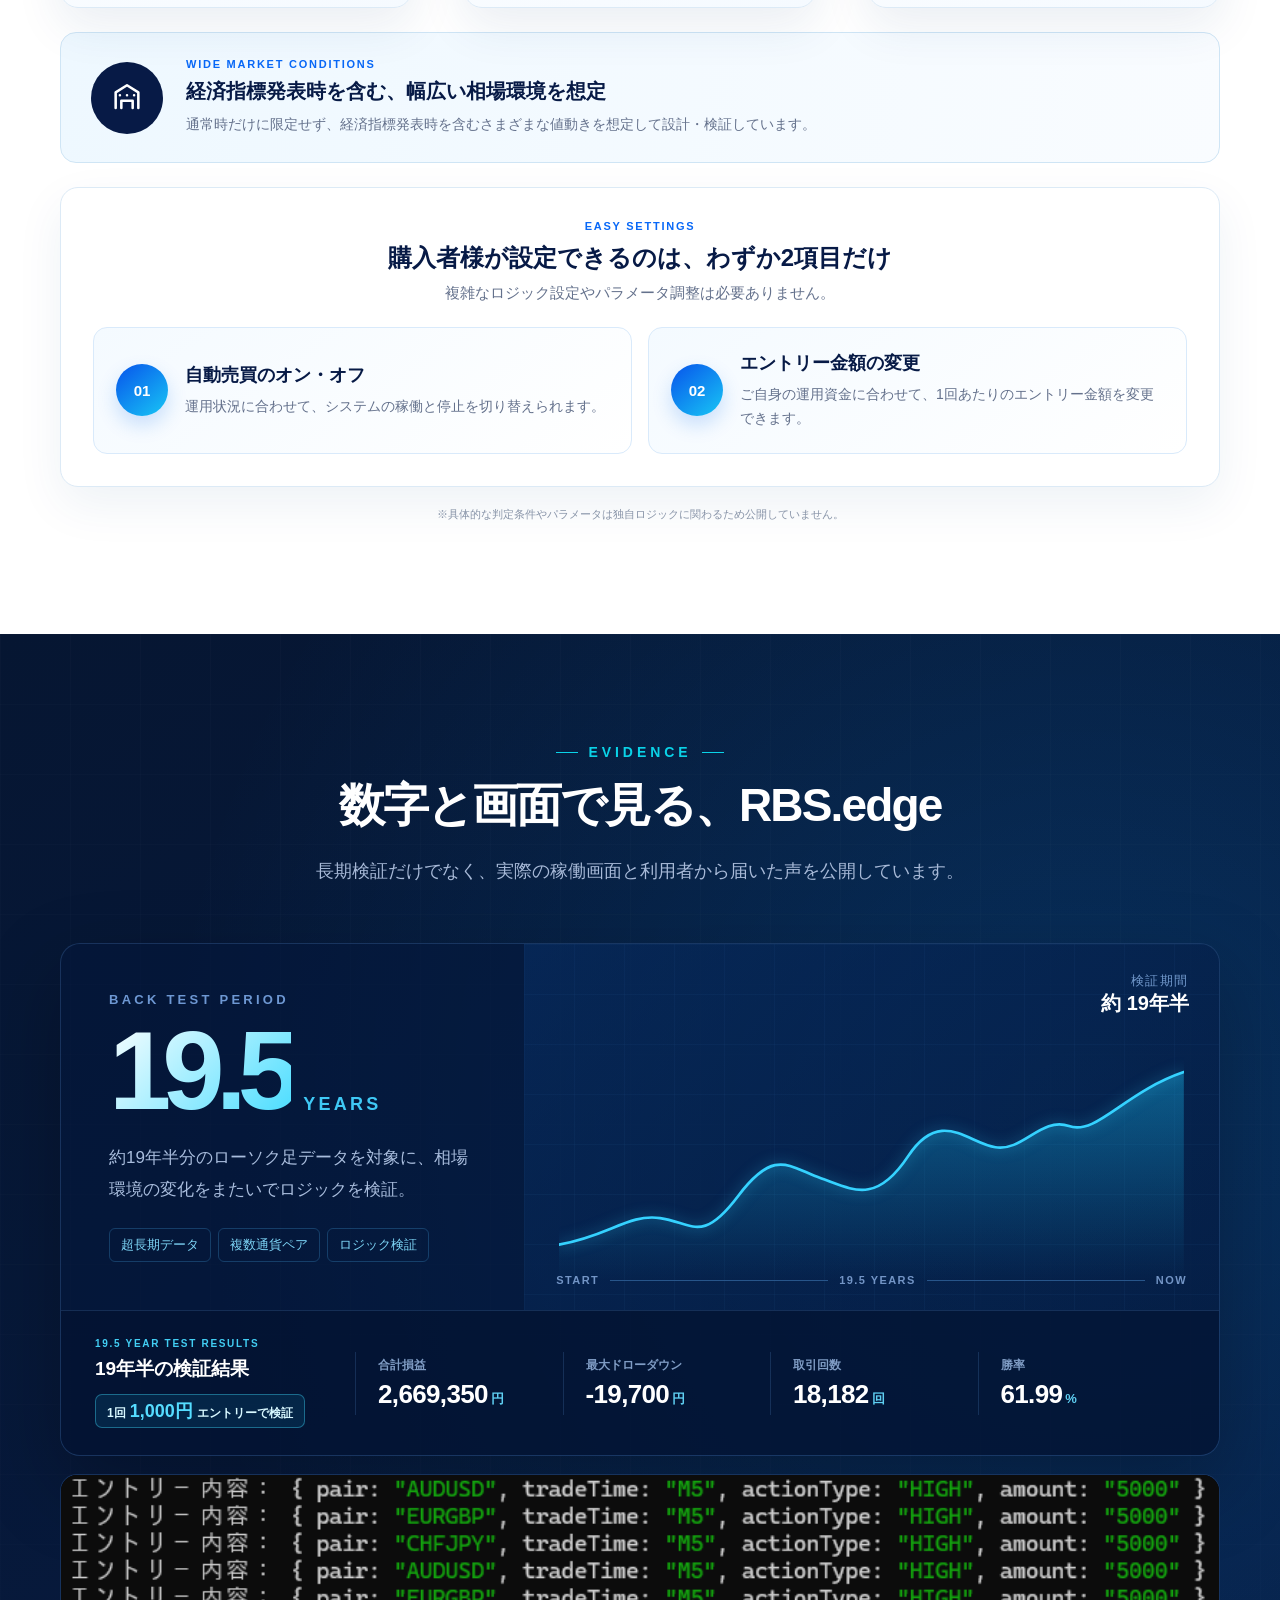
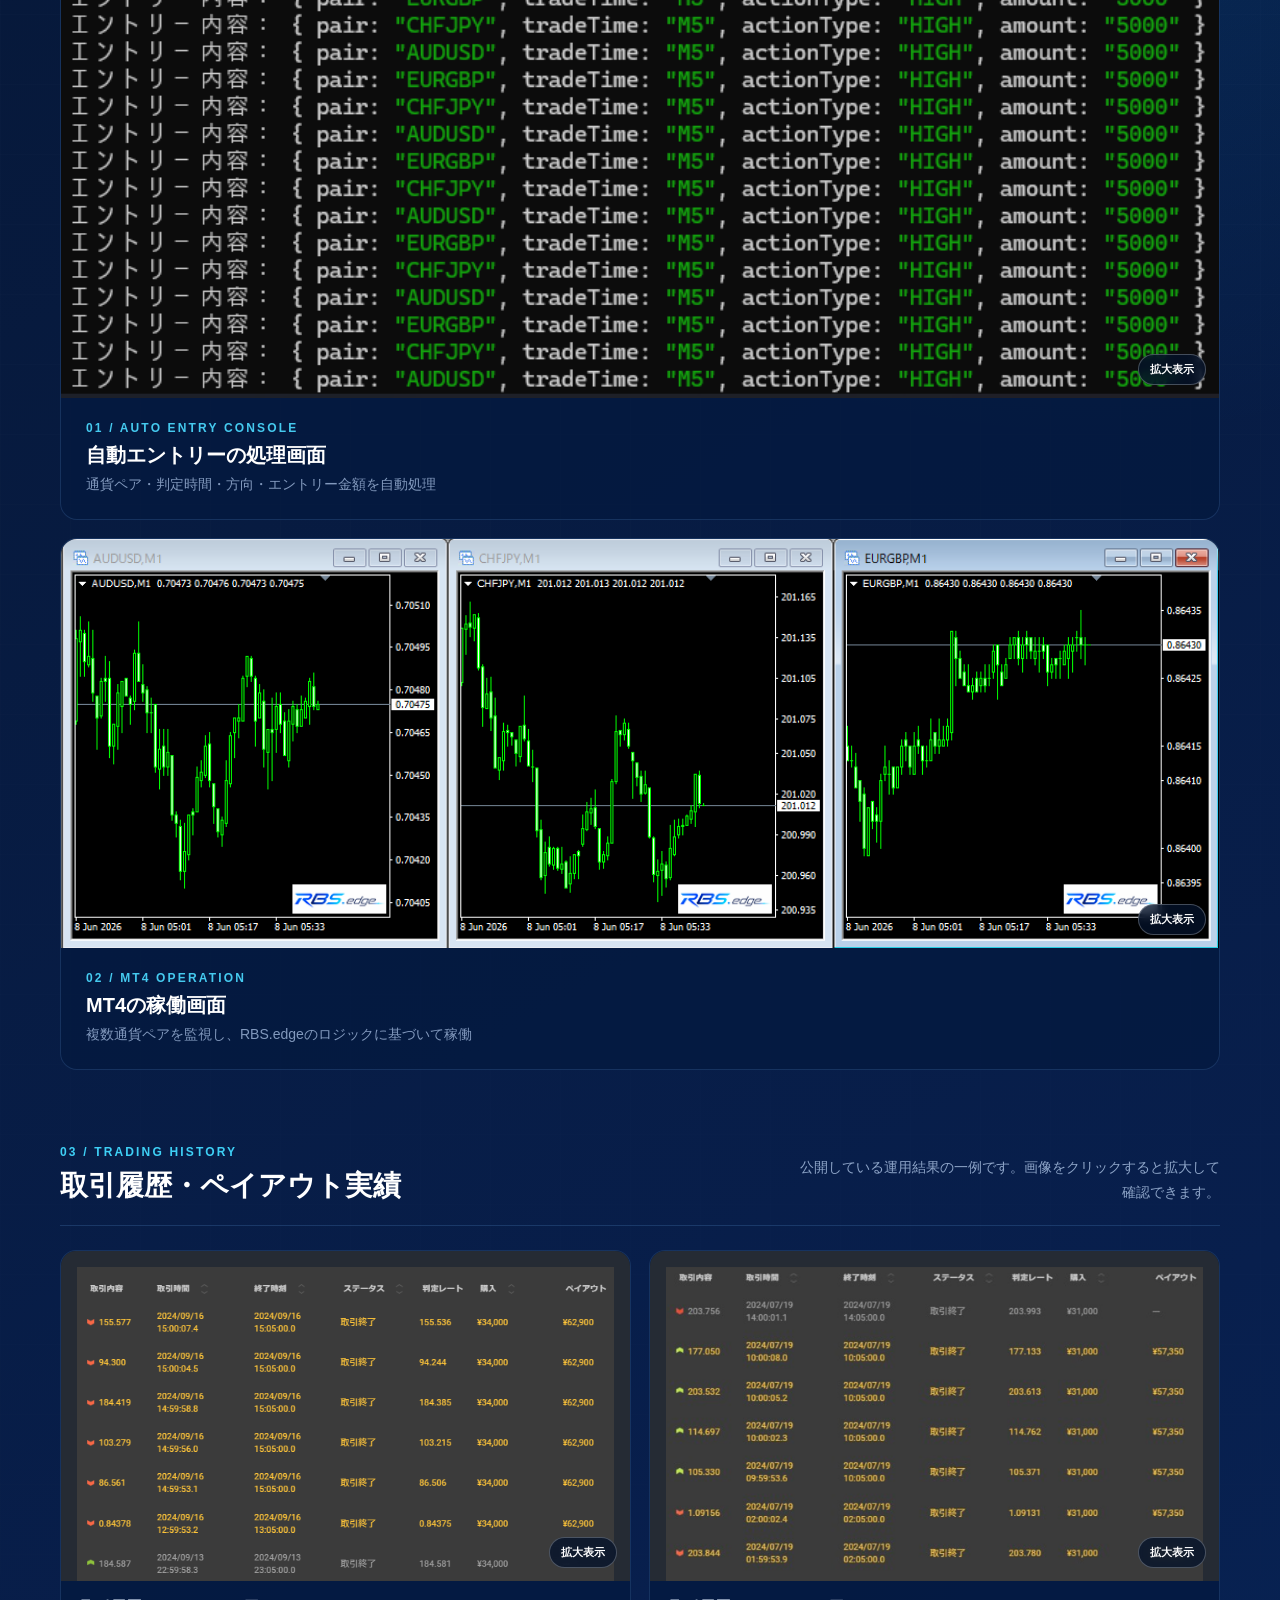
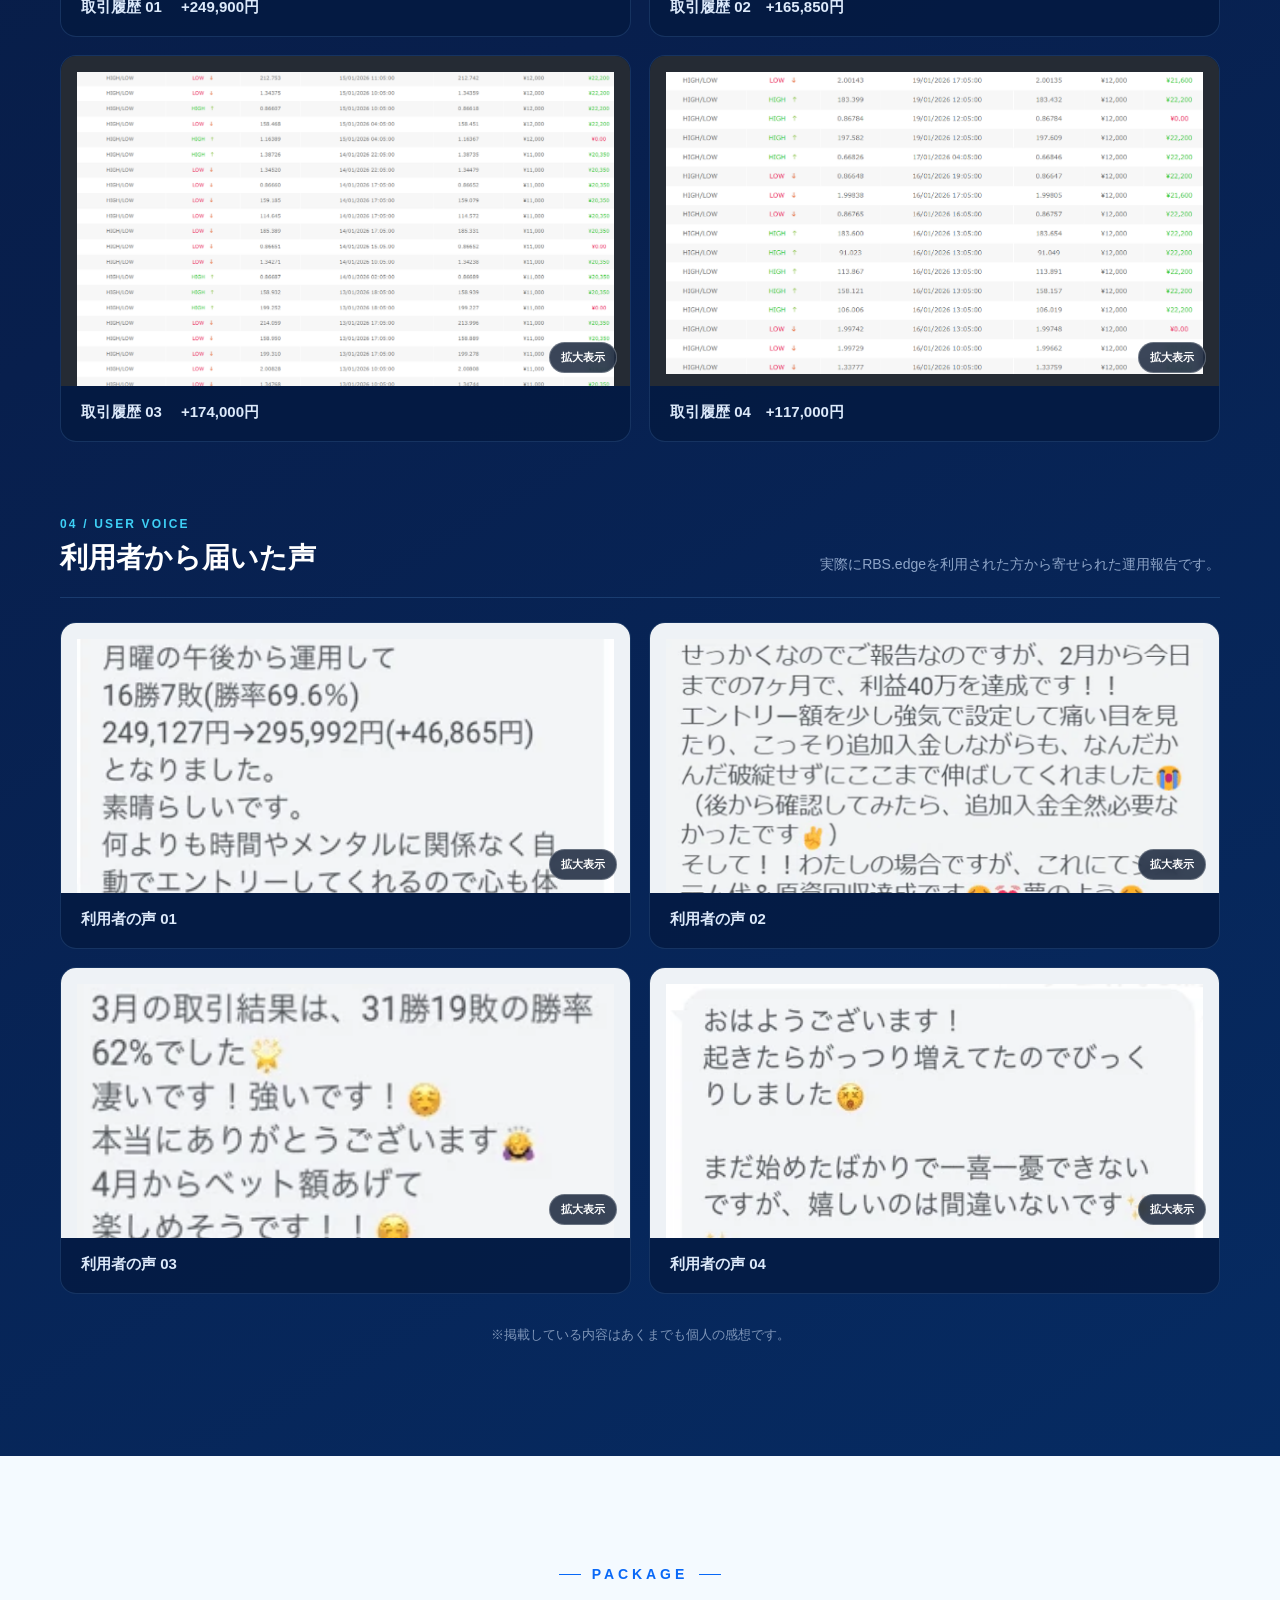
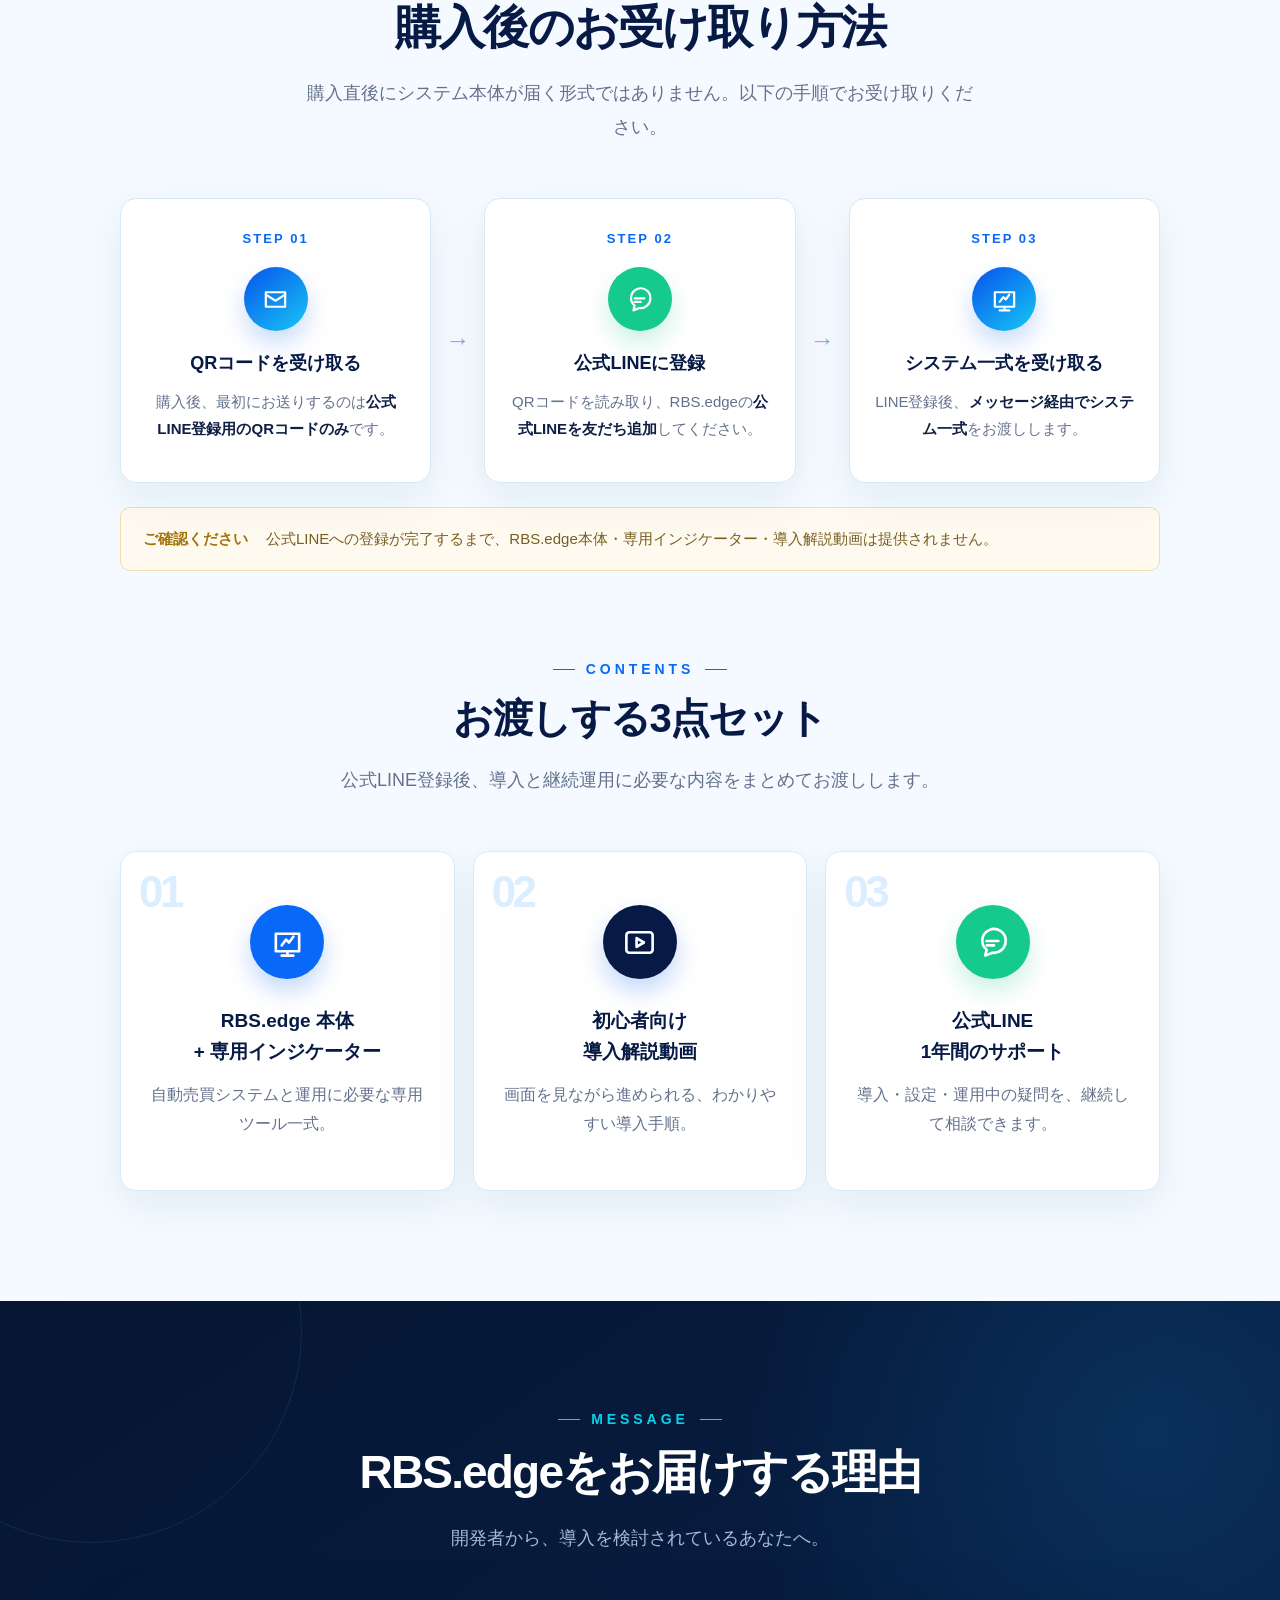
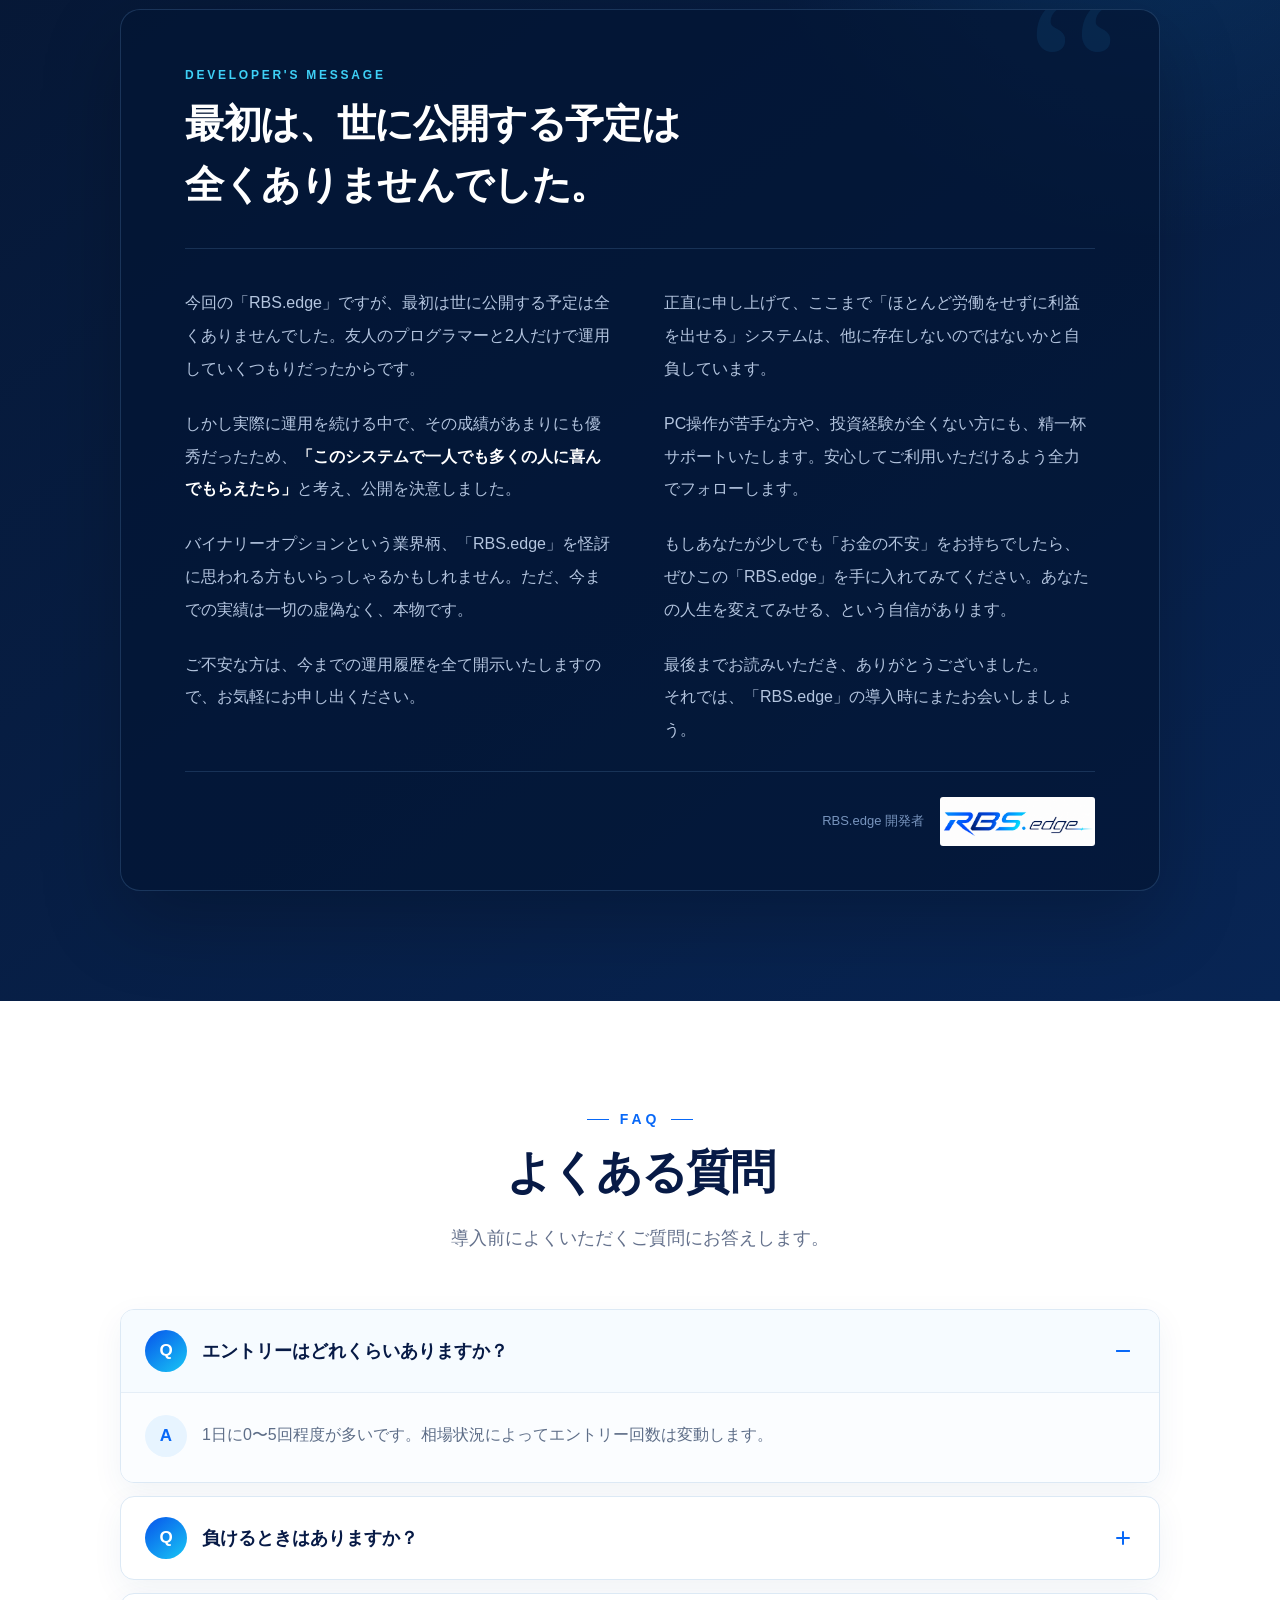
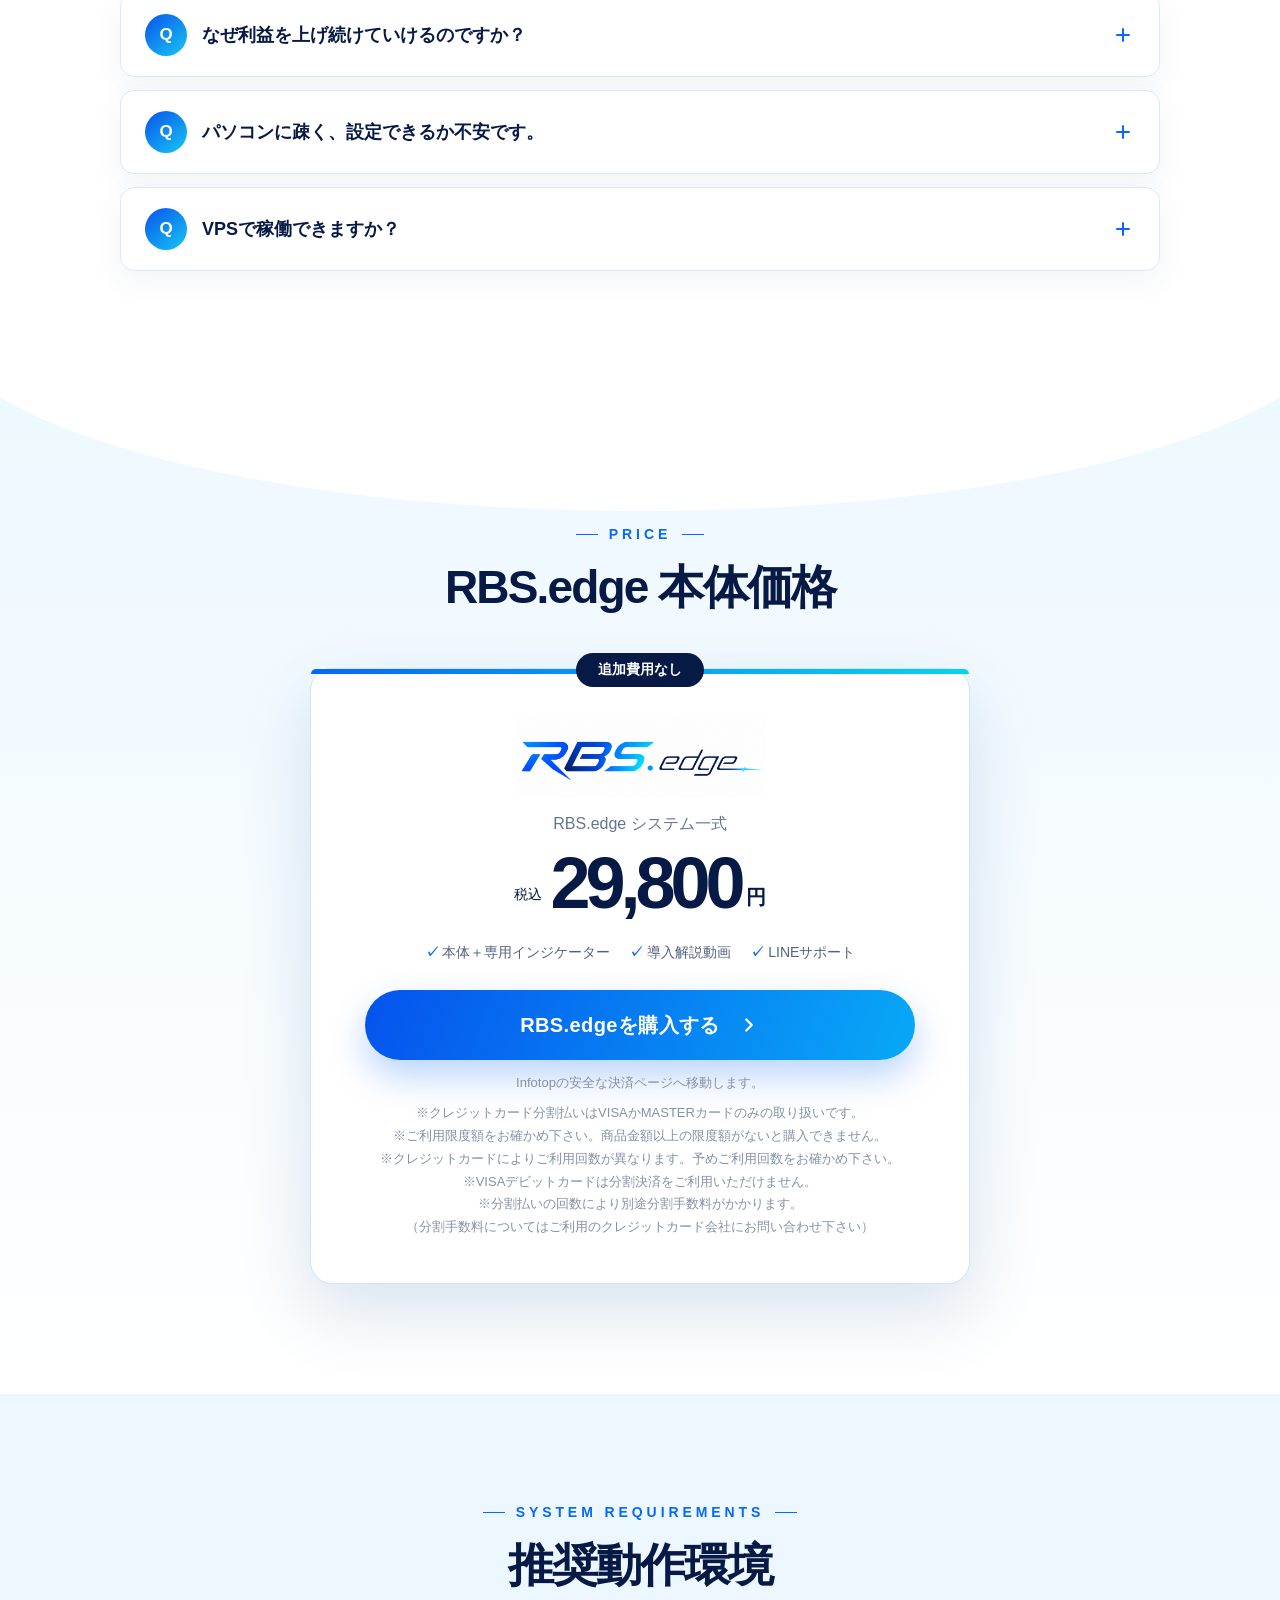
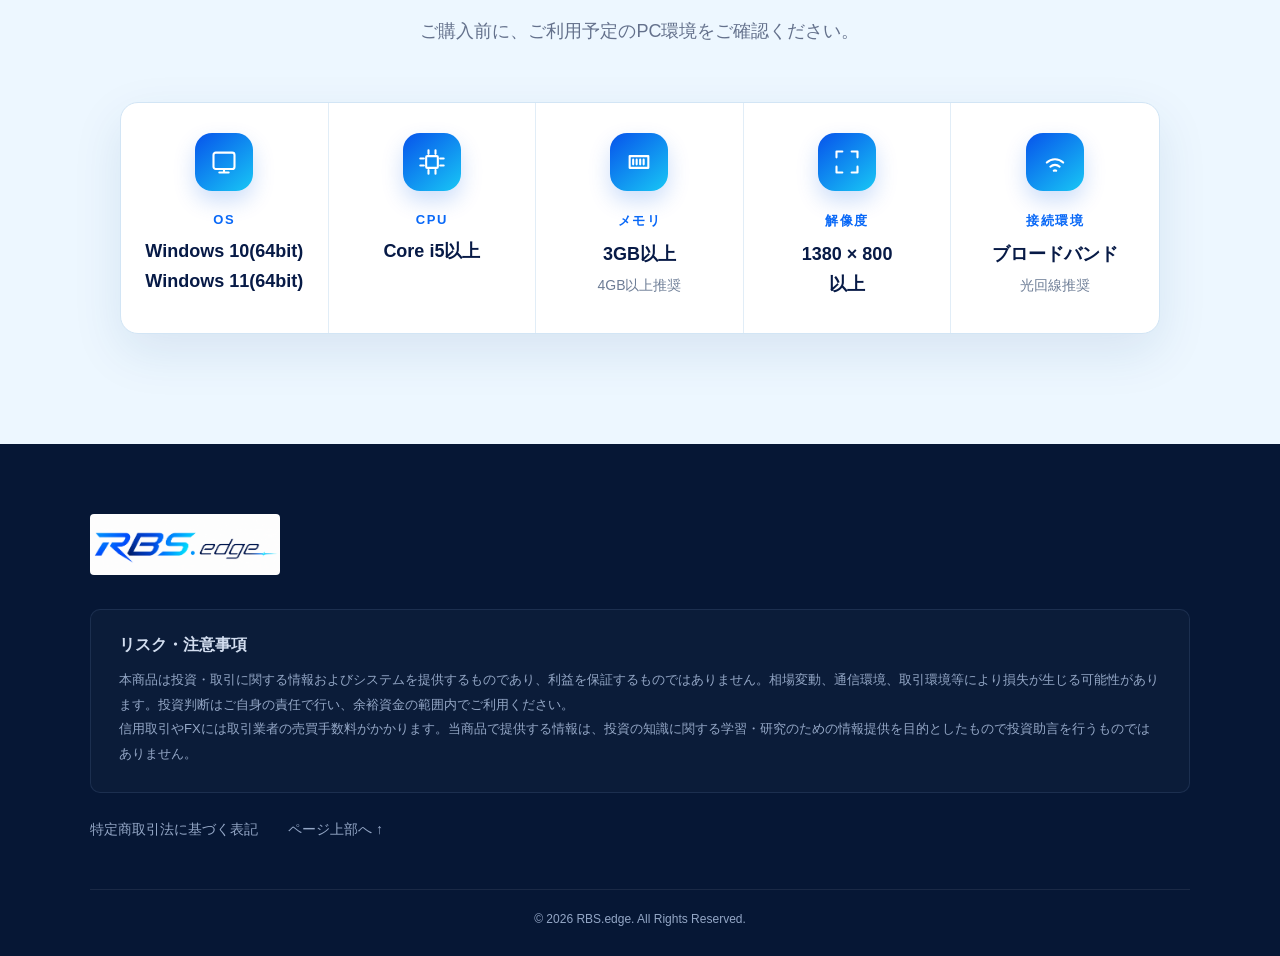
==== commit 87915432: "Add payment cautions" ====
--- a/index.html
+++ b/index.html
@@ -571,6 +571,14 @@
             <svg viewBox="0 0 24 24" aria-hidden="true"><path d="m9 18 6-6-6-6"/></svg>
           </a>
           <p class="payment-note">Infotopの安全な決済ページへ移動します。</p>
+          <ul class="payment-cautions">
+            <li>※クレジットカード分割払いはVISAかMASTERカードのみの取り扱いです。</li>
+            <li>※ご利用限度額をお確かめ下さい。商品金額以上の限度額がないと購入できません。</li>
+            <li>※クレジットカードによりご利用回数が異なります。予めご利用回数をお確かめ下さい。</li>
+            <li>※VISAデビットカードは分割決済をご利用いただけません。</li>
+            <li>※分割払いの回数により別途分割手数料がかかります。</li>
+            <li>（分割手数料についてはご利用のクレジットカード会社にお問い合わせ下さい）</li>
+          </ul>
         </div>
       </div>
     </section>
--- a/styles.css
+++ b/styles.css
@@ -1004,6 +1004,17 @@
 .included-list i { color: var(--blue); font-style: normal; font-weight: 900; }
 .button-price { width: 100%; min-height: 70px; font-size: 20px; }
 .payment-note { margin: 14px 0 0; color: #8491a7; font-size: 13px; }
+.payment-cautions {
+  max-width: 520px;
+  margin: 10px auto 0;
+  padding: 0;
+  color: #8491a7;
+  font-size: 13px;
+  line-height: 1.75;
+  list-style: none;
+  text-align: center;
+}
+.payment-cautions li { margin: 0; }
 
 .site-footer { padding: 70px 24px 30px; color: #94a7c6; background: #061735; }
 .footer-inner { width: min(1100px, 100%); margin: 0 auto; }
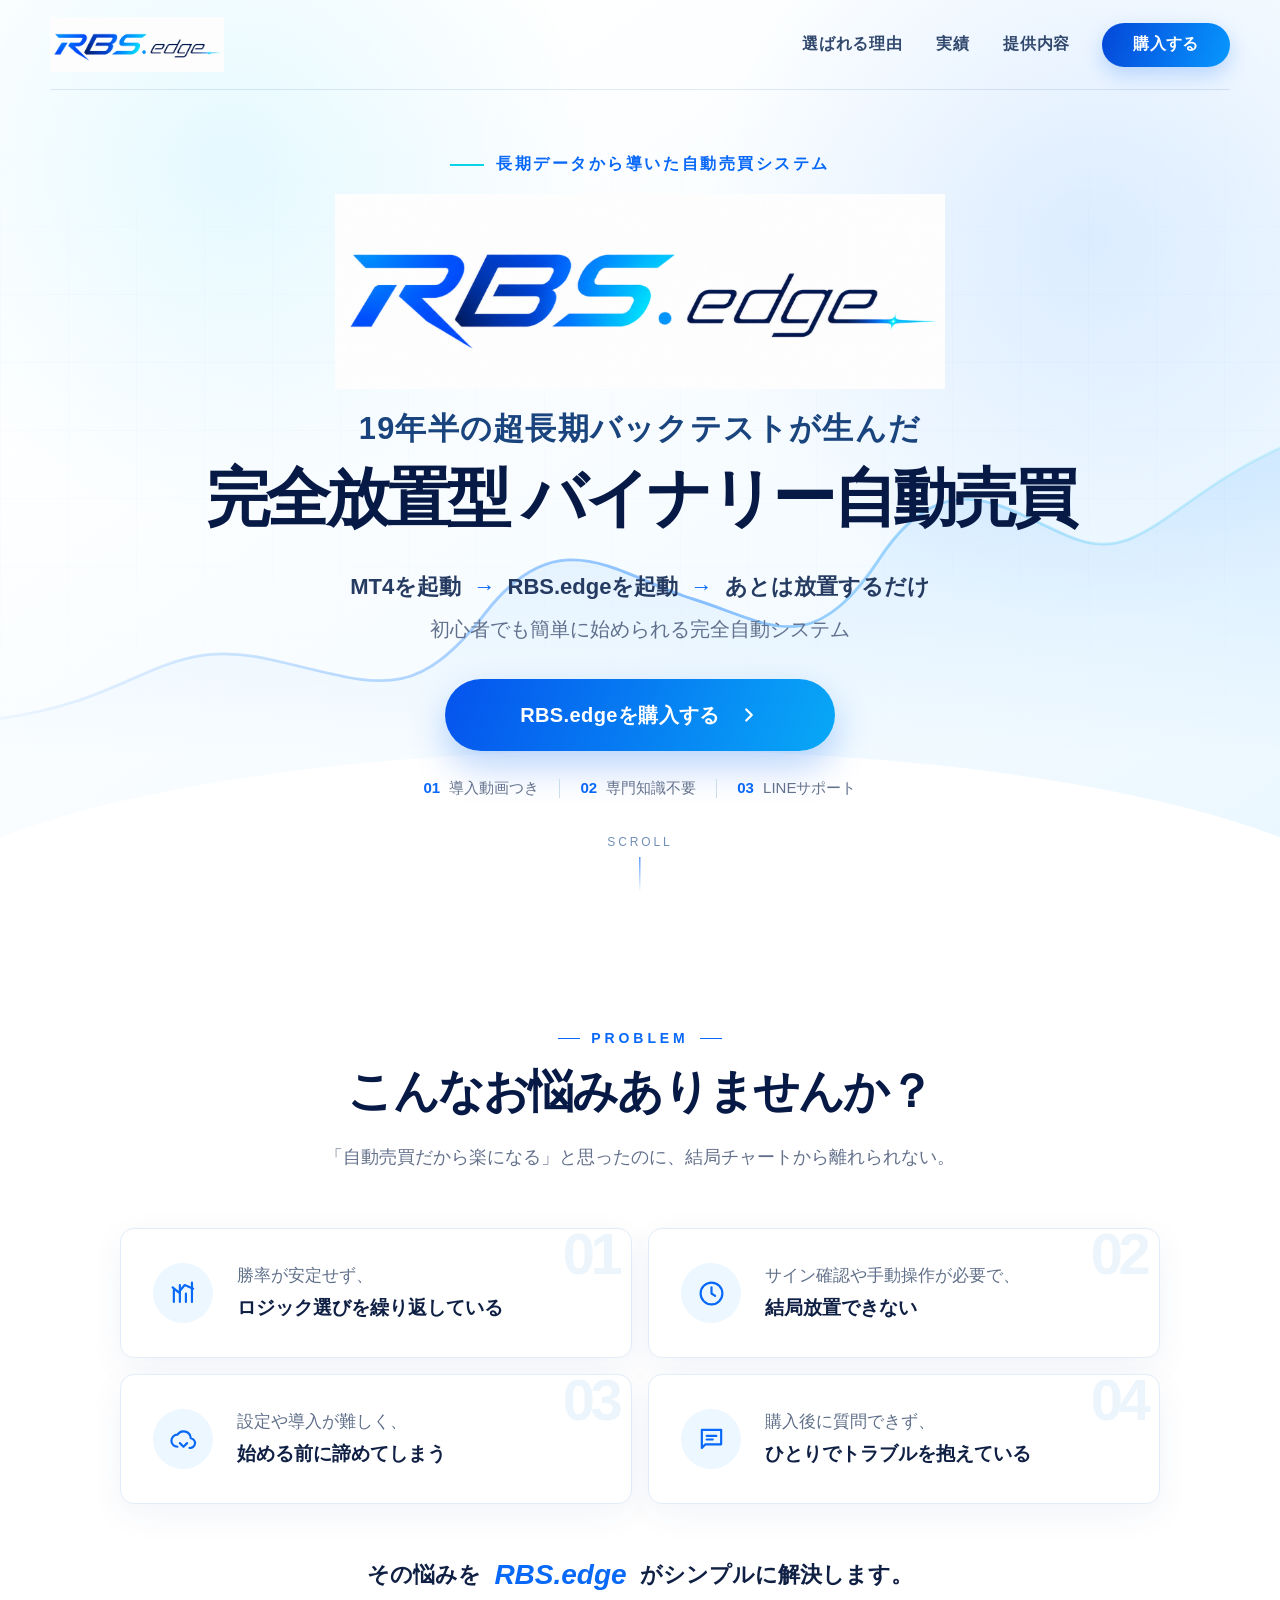
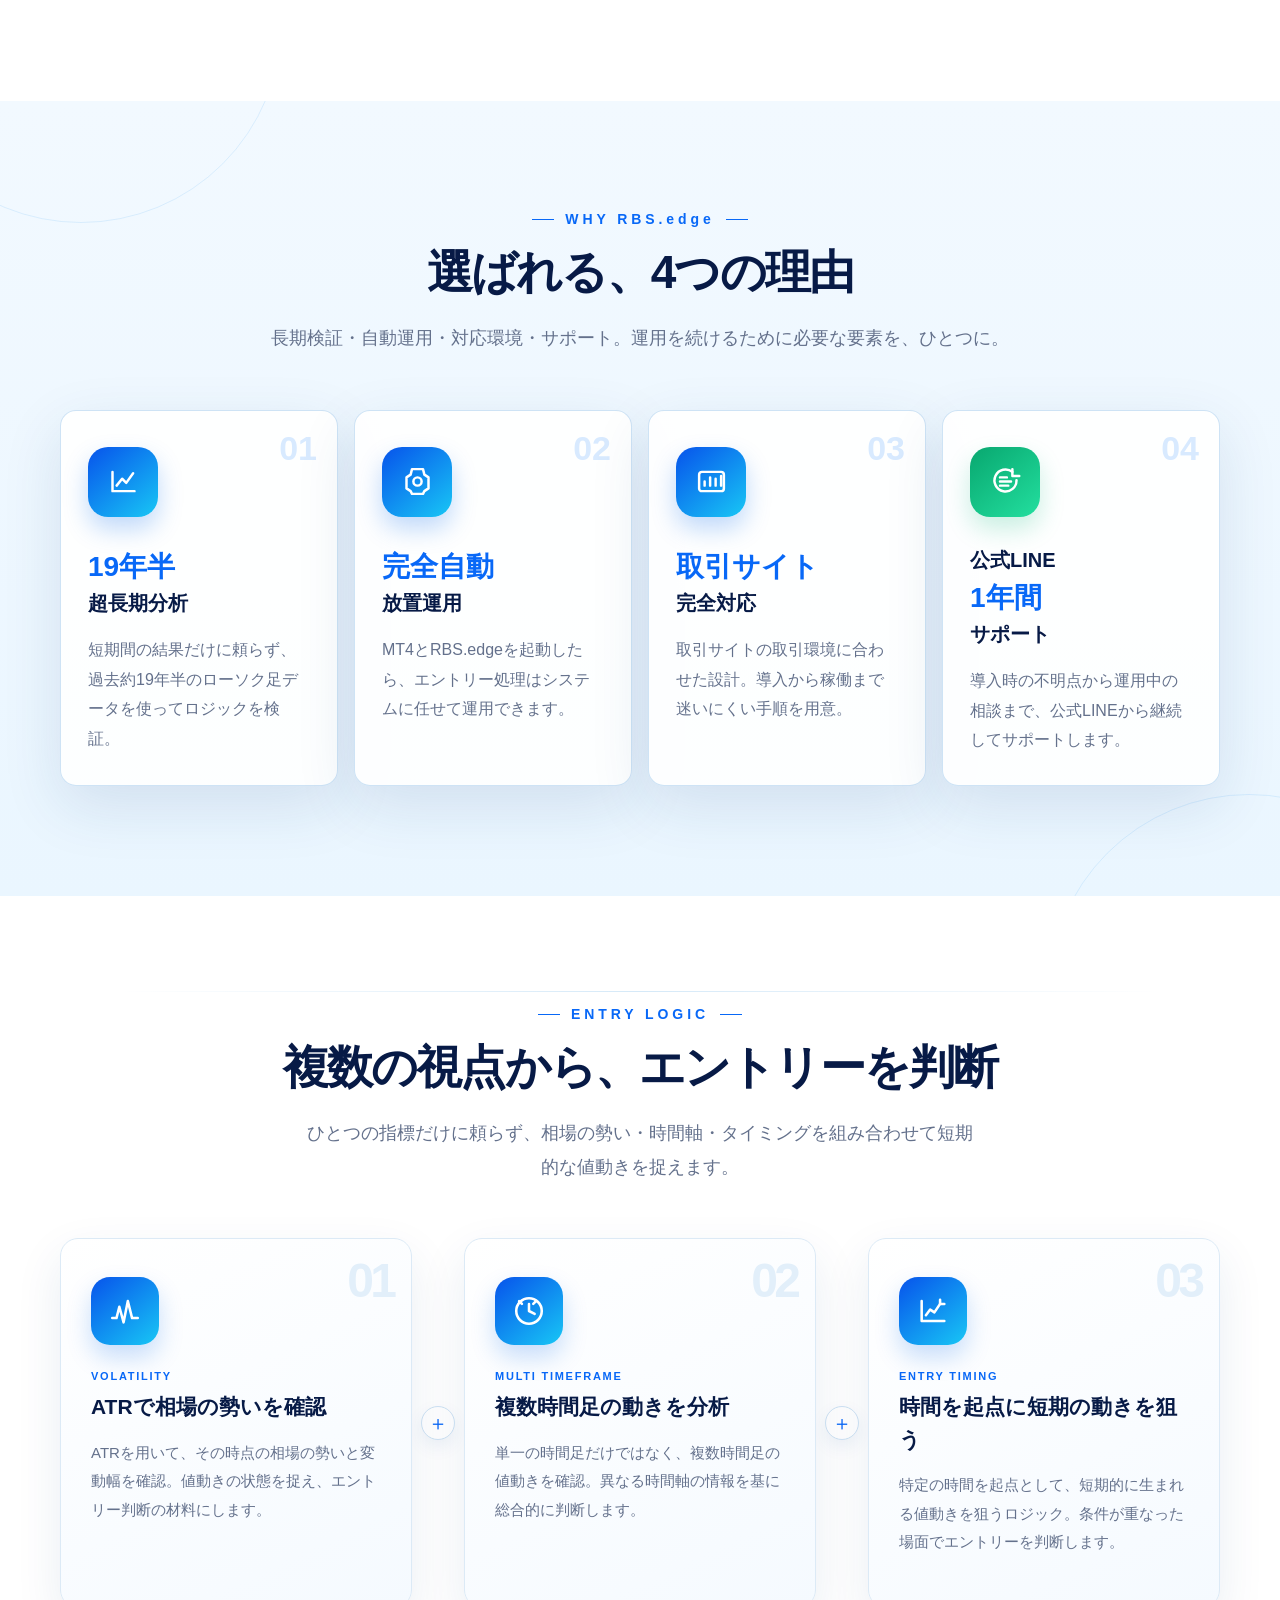
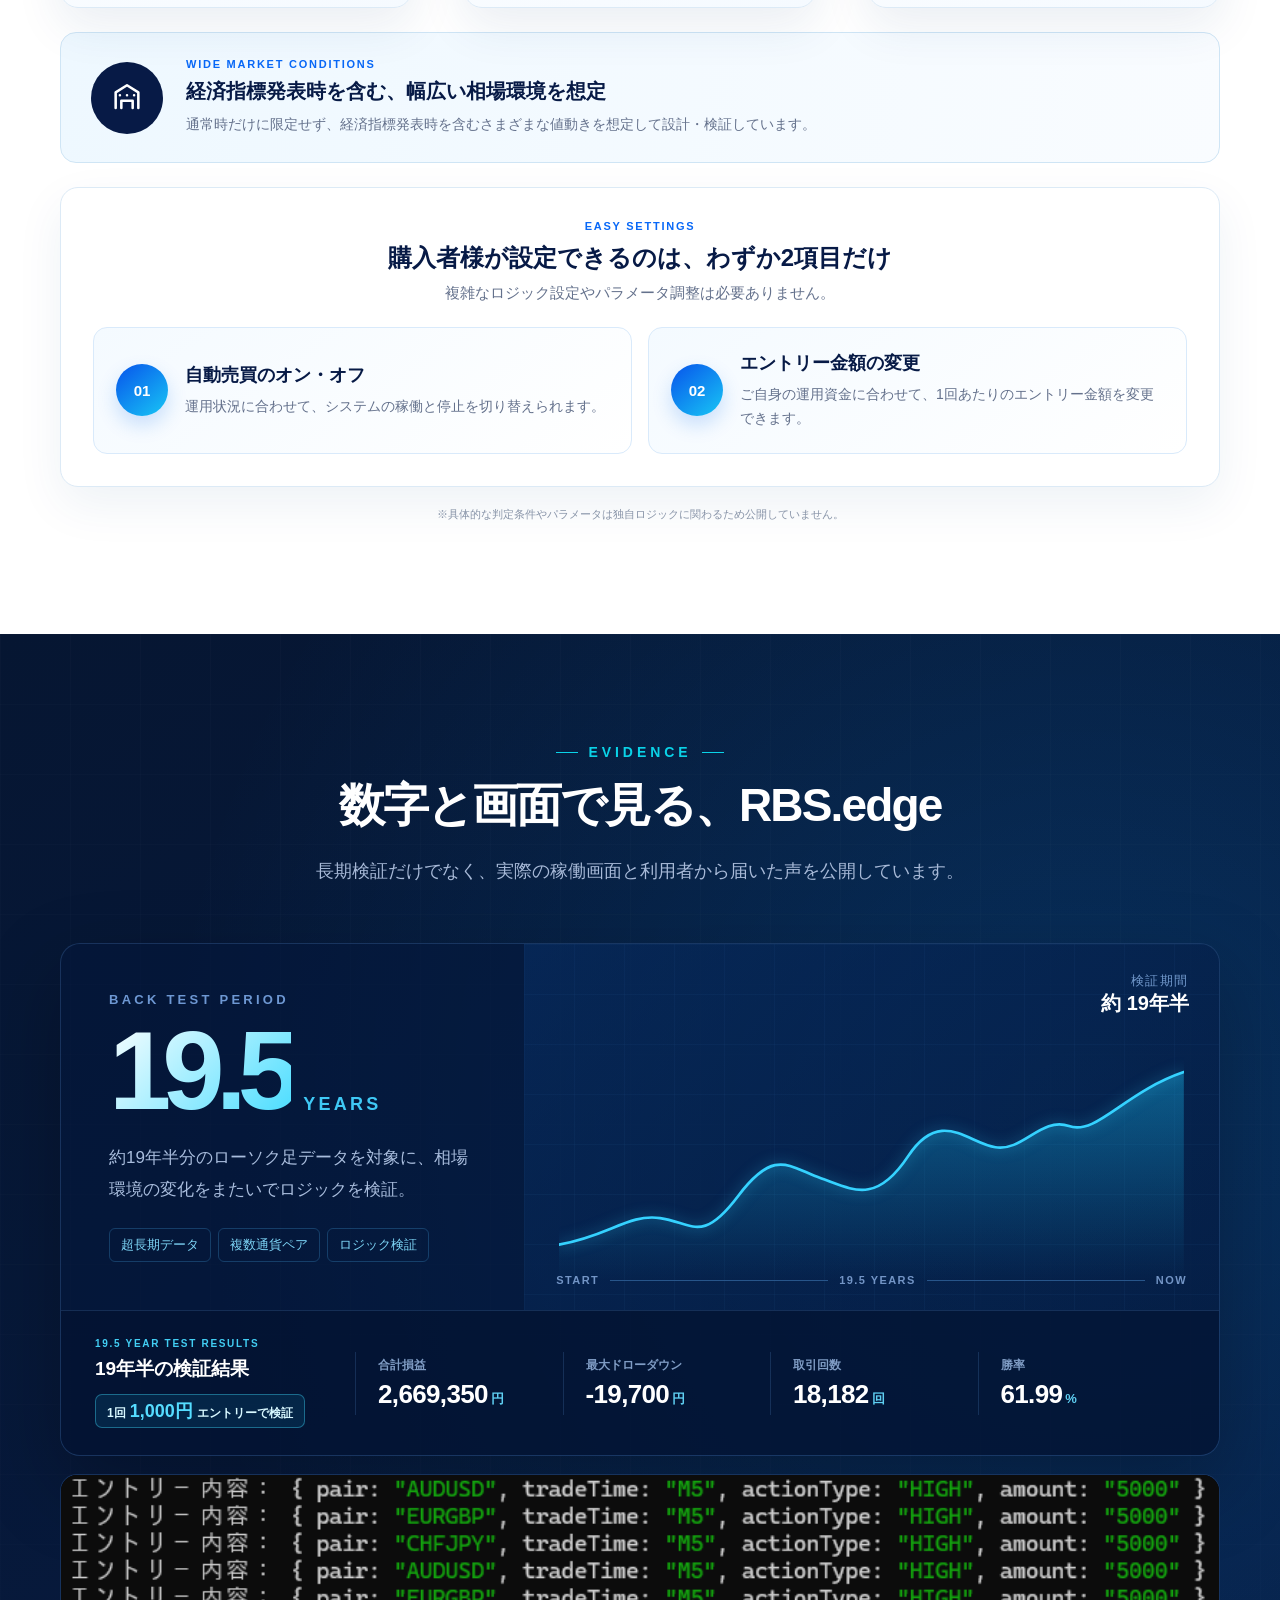
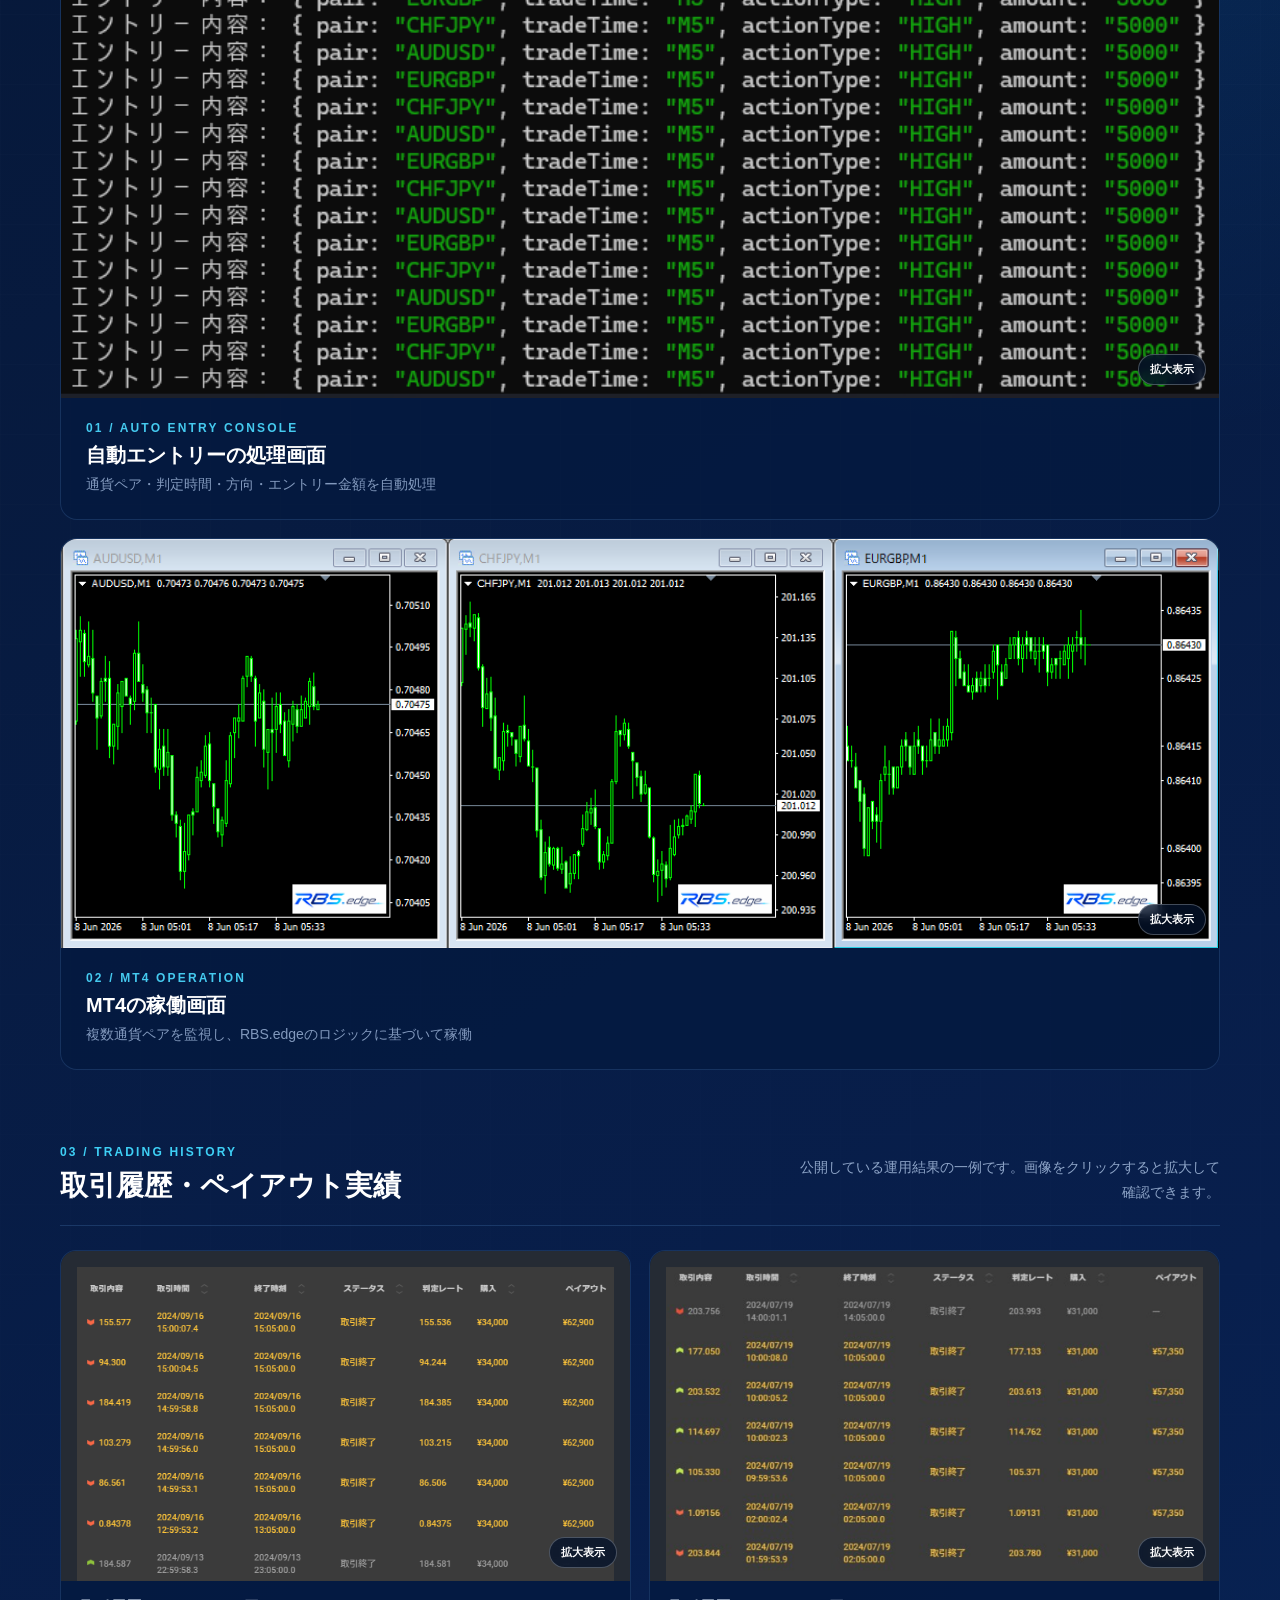
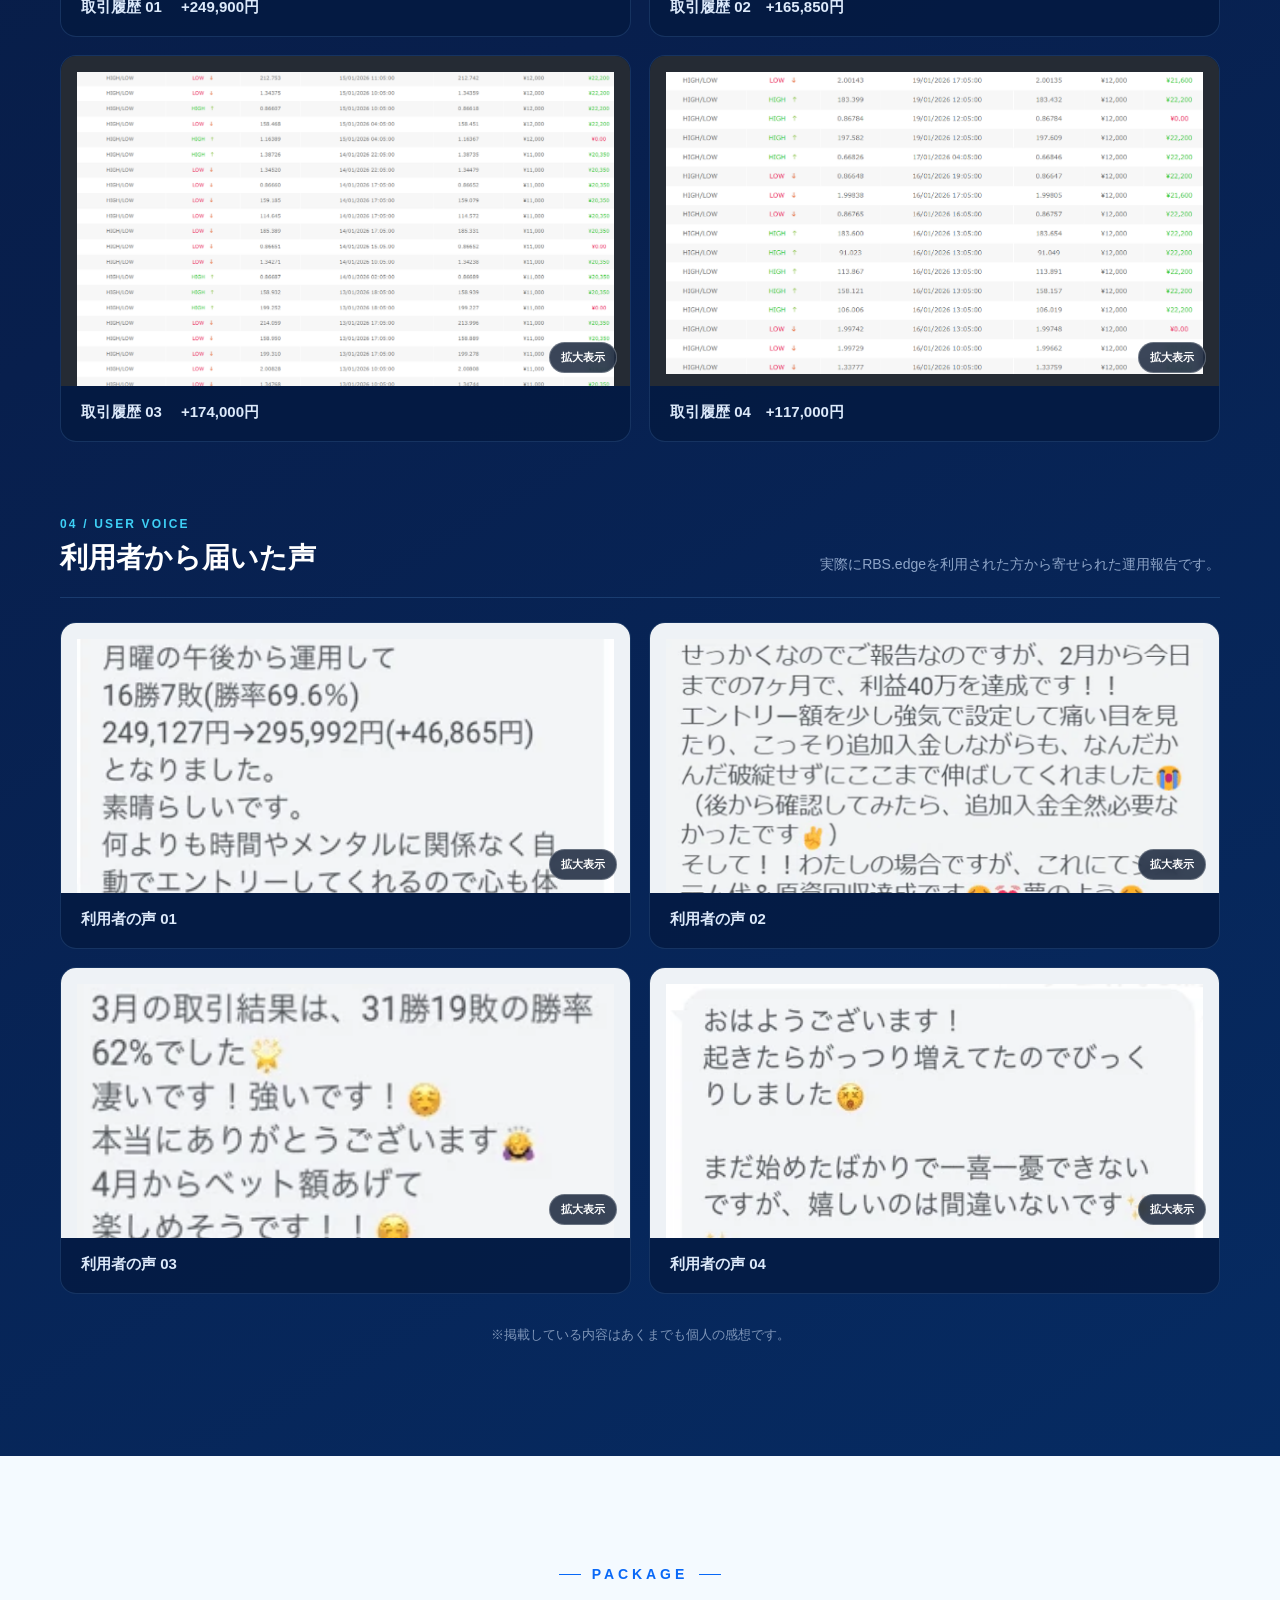
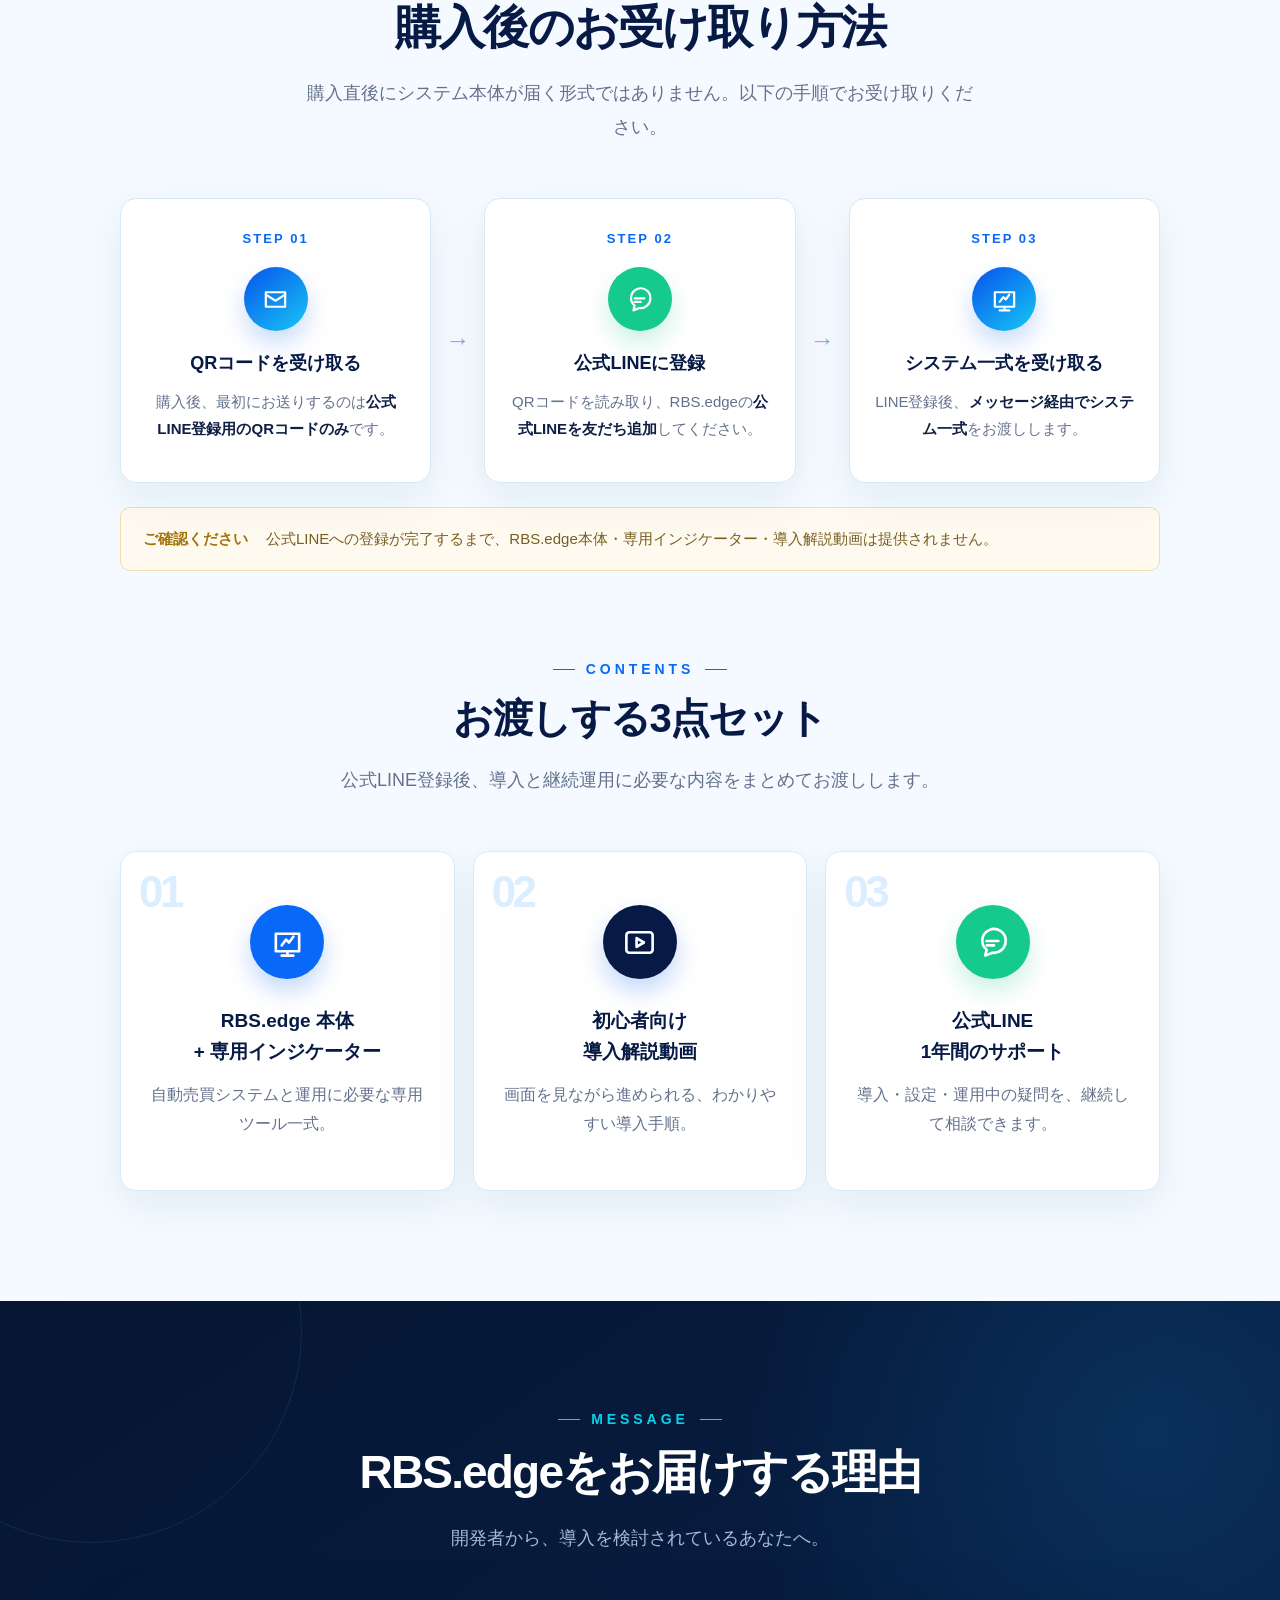
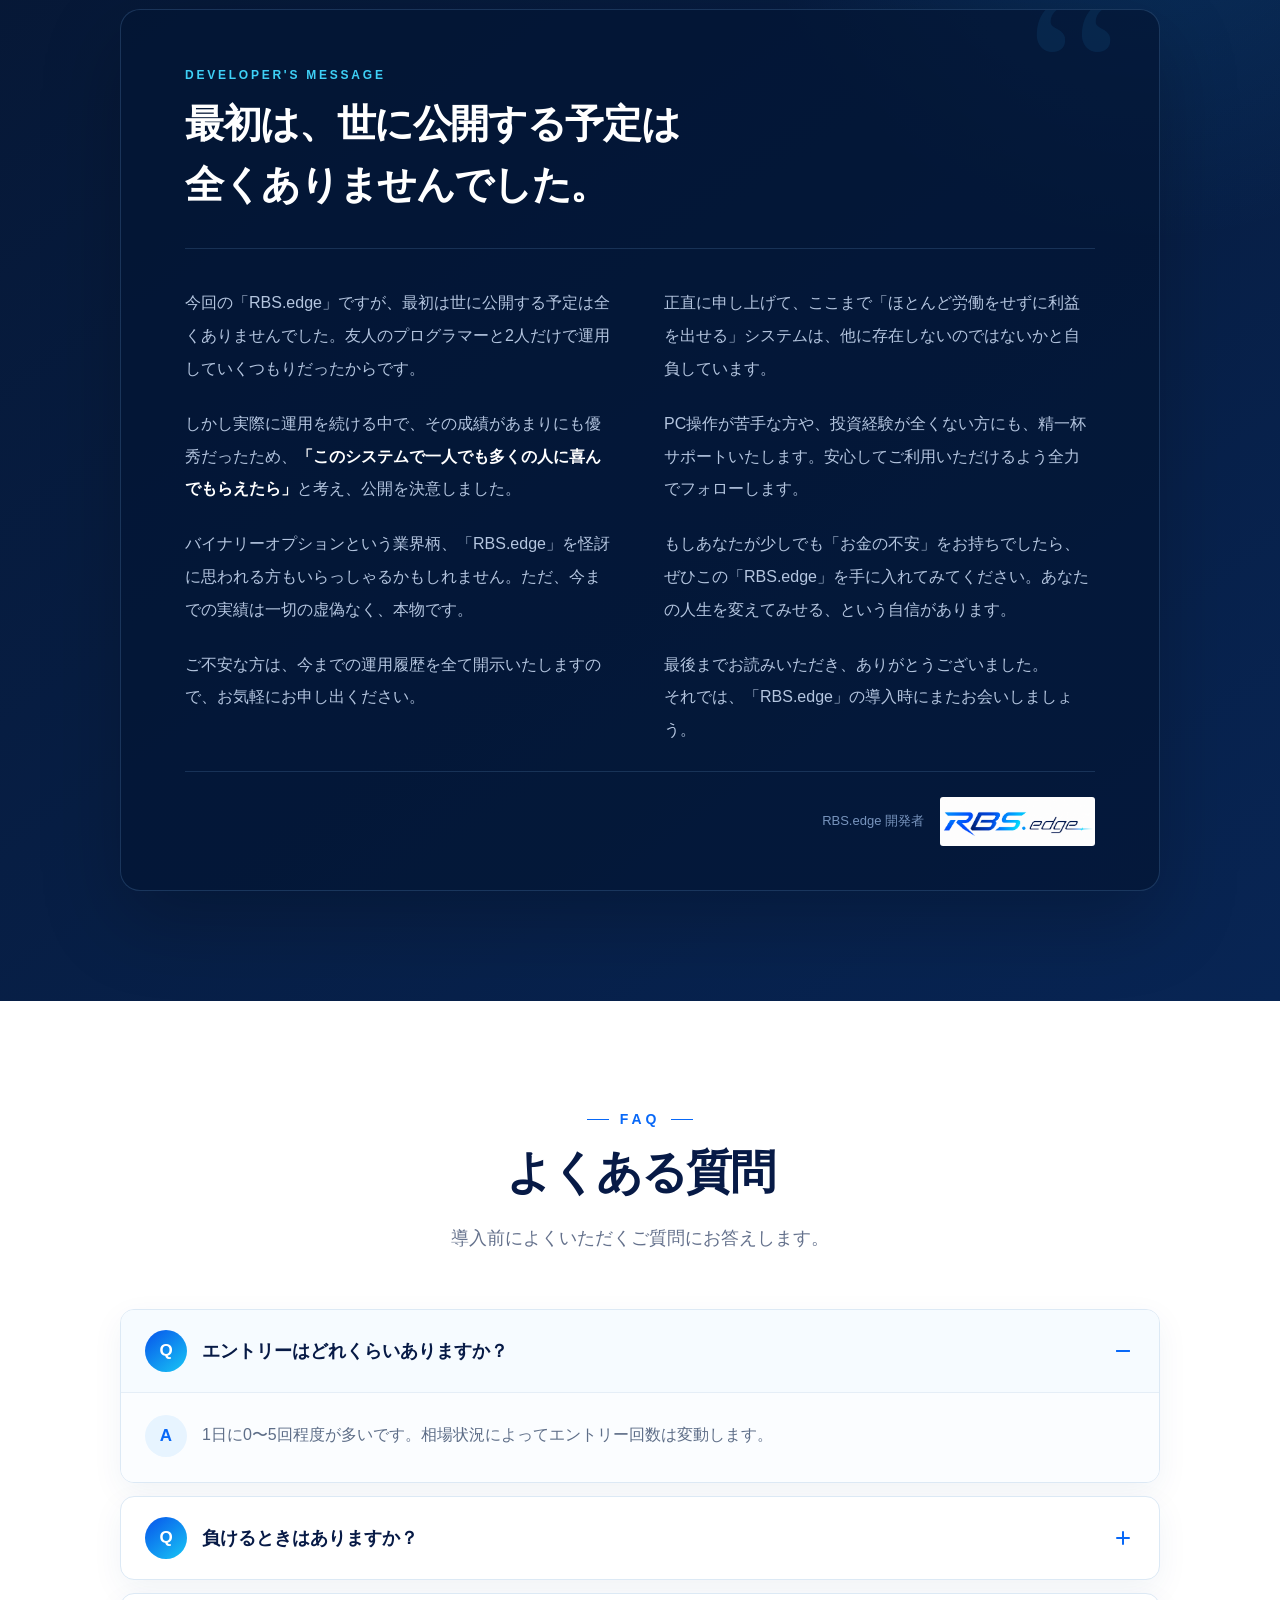
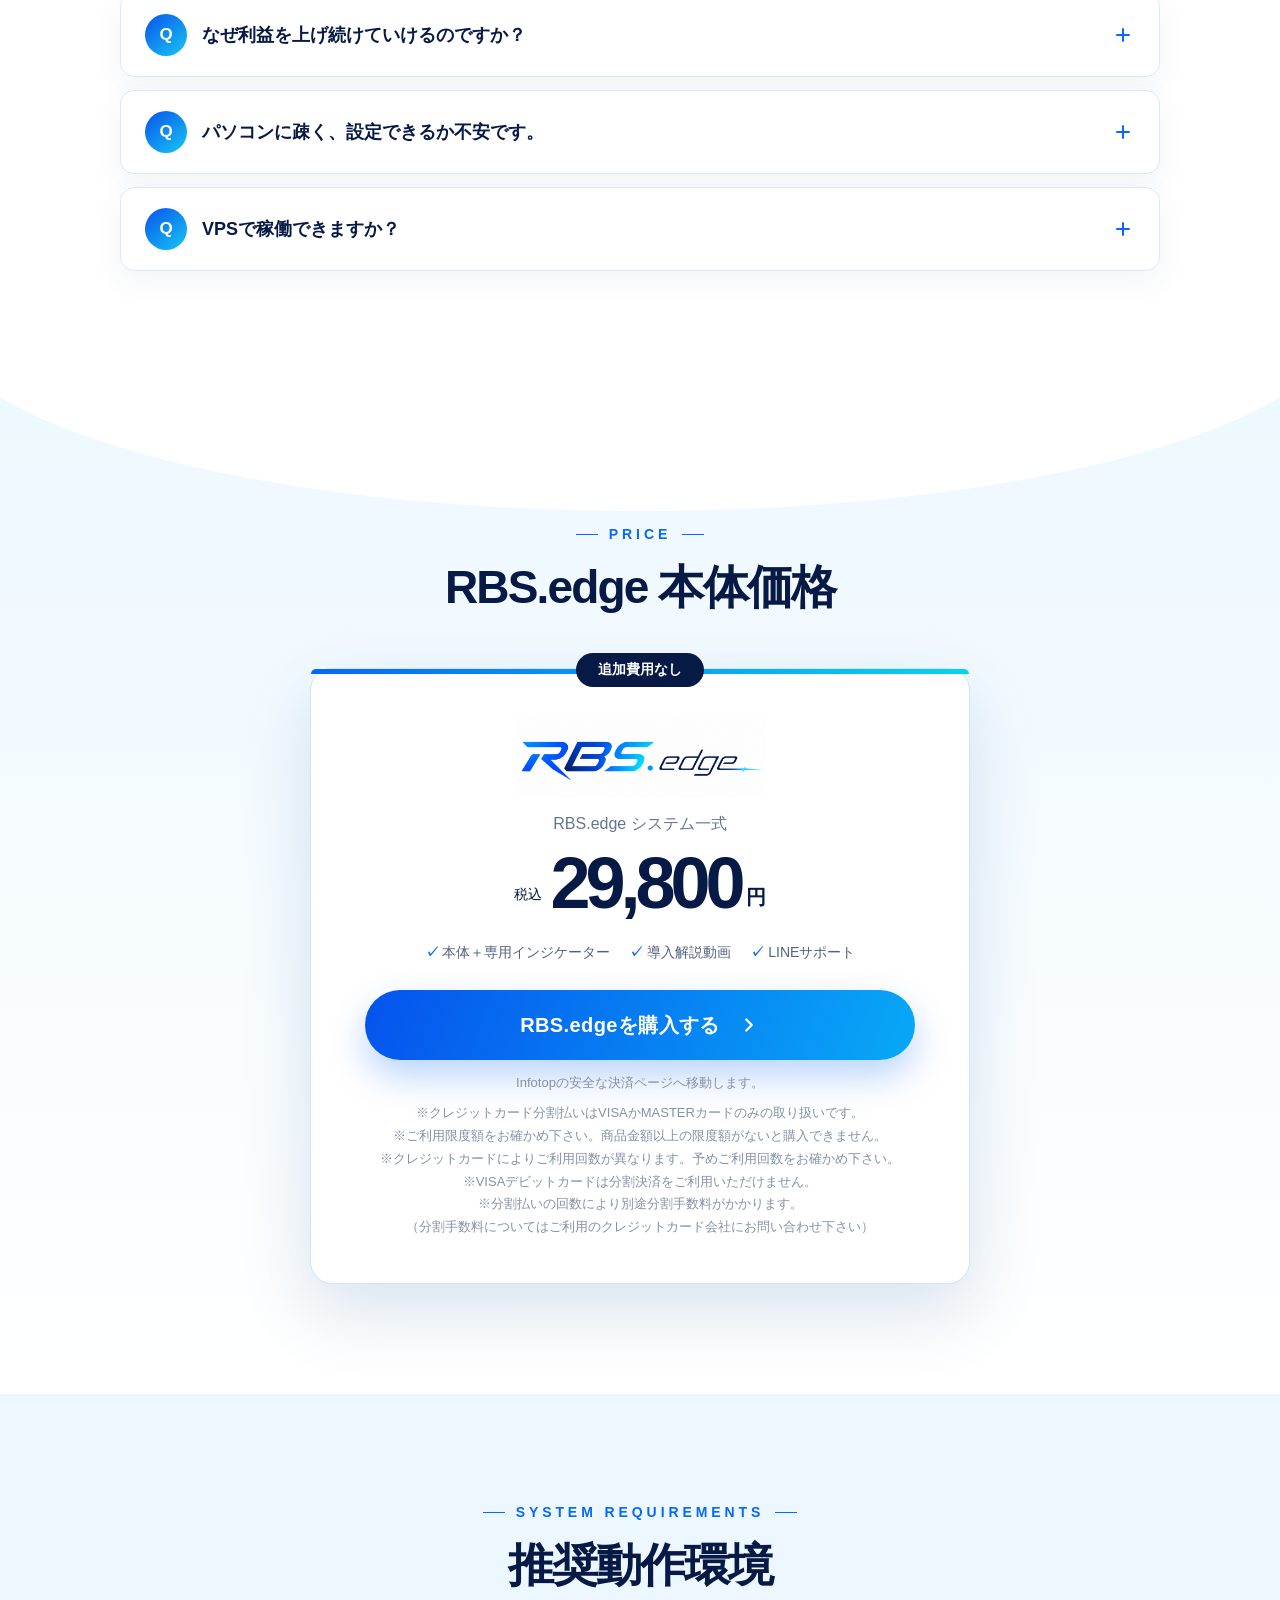
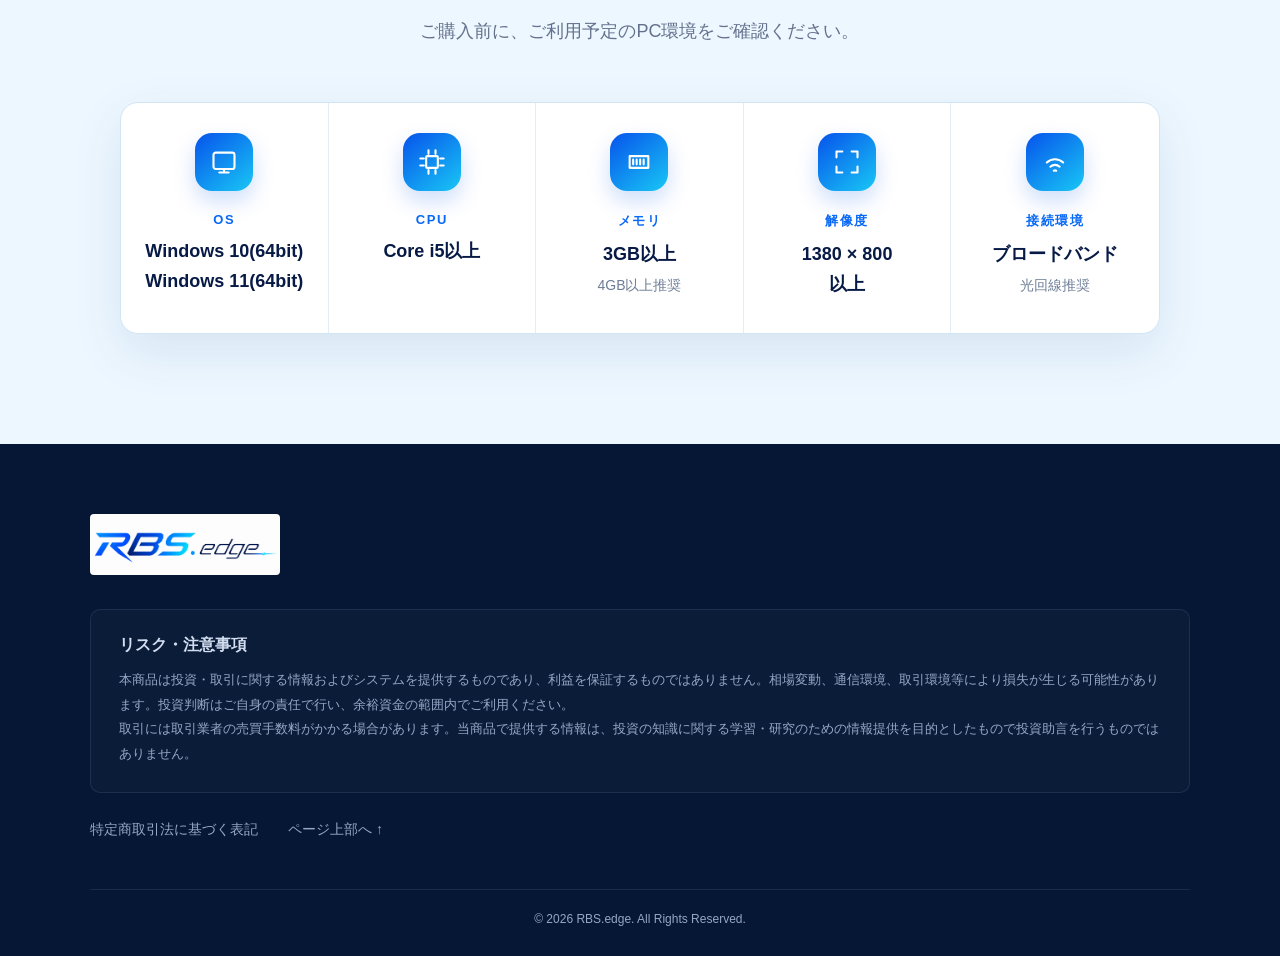
==== commit bd674fb3: "Additional notes" ====
--- a/index.html
+++ b/index.html
@@ -635,7 +635,7 @@
       <div class="footer-copy">
         <h2>リスク・注意事項</h2>
         <p>本商品は投資・取引に関する情報およびシステムを提供するものであり、利益を保証するものではありません。相場変動、通信環境、取引環境等により損失が生じる可能性があります。投資判断はご自身の責任で行い、余裕資金の範囲内でご利用ください。
-          <br>信用取引やFXには取引業者の売買手数料がかかります。当商品で提供する情報は、投資の知識に関する学習・研究のための情報提供を目的としたもので投資助言を行うものではありません。
+          <br>取引には取引業者の売買手数料がかかる場合があります。当商品で提供する情報は、投資の知識に関する学習・研究のための情報提供を目的としたもので投資助言を行うものではありません。
         </p>
       </div>
       <div class="footer-links">
